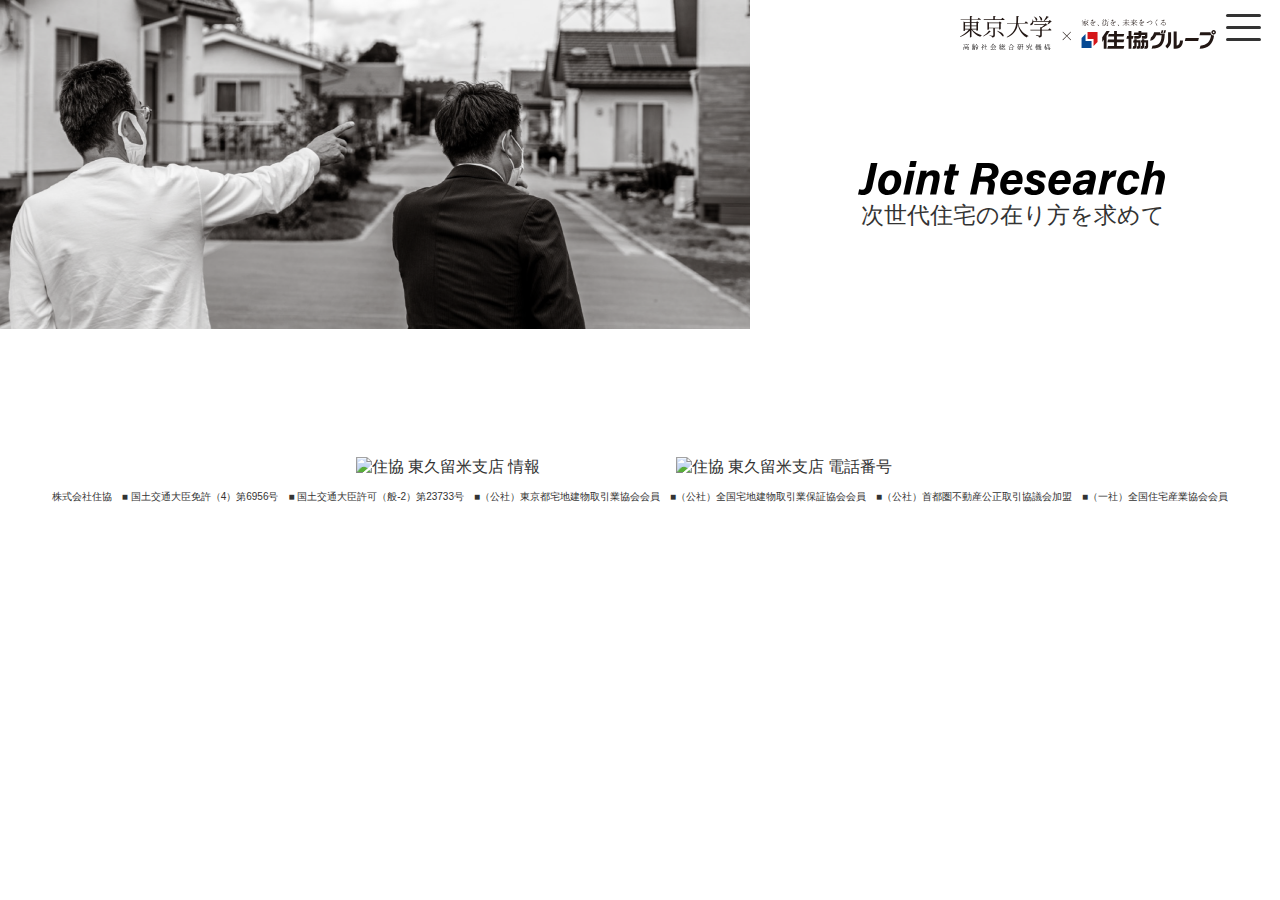
==== research.html @ 487e6d9a "researchページ追加" ====
<!DOCTYPE html>
<html lang="ja">
<head>
    <meta charset="UTF-8">
    <meta http-equiv="X-UA-Compatible" content="IE=edge">
    <meta name="viewport" content="width=device-width, initial-scale=1.0">
    <title>次世代住宅の在り方を求めて | メイクフル 練馬区大泉町１丁目 次世代型新築戸建 全４棟</title>
    <link rel="icon" href="images/favicon.ico">
    <link rel="apple-touch-icon" type="image/png" href="images/apple-touch-icon.png">
    <!-- デプロイ前に確認・サンプル -->
    <meta name="keywords" content="○○市,西武池袋線,西武新宿線,○○駅,○○支店,住協">
    <meta name="description" content="
    日本が世界に先駆けて突入している「人生100年時代」の社会は、
    少子高齢化、自然災害、世界的気候変動、新型コロナウイルス等の社会変動要因といった、
    さまざまな不安的要素に直面しています。
    そんな次世代を担う人々の、今後の100年人生を託せるような住宅とは、
    また住宅地とは、どのようなものでしょうか？
    ">
    <!--// デプロイ前に確認・サンプル -->

    <link rel="stylesheet" href="css/style.css">
    <script src="js/swiper.min.js"></script>

    <!-- <script src="js/jquery-3.6.3.min.js"></script> -->
    <!-- <script src="js/micromodal.min.js"></script> -->
    <!-- <script src="js/menu.js"></script> -->
    <!-- <script src="js/pagetop.js"></script> -->
    <!-- <script src="js/animation.js"></script> -->
    <!-- <script src="https://cdn.jsdelivr.net/npm/swiper@8/swiper-bundle.min.js"></script> -->
    <!-- Fonts -->
    <script>
        (function(d) {
          var config = {

            kitId: 'lrn3nhs',
            scriptTimeout: 3000,
            async: true
          },
          h=d.documentElement,t=setTimeout(function(){h.className=h.className.replace(/\bwf-loading\b/g,"")+" wf-inactive";},config.scriptTimeout),tk=d.createElement("script"),f=false,s=d.getElementsByTagName("script")[0],a;h.className+=" wf-loading";tk.src='https://use.typekit.net/'+config.kitId+'.js';tk.async=true;tk.onload=tk.onreadystatechange=function(){a=this.readyState;if(f||a&&a!="complete"&&a!="loaded")return;f=true;clearTimeout(t);try{Typekit.load(config)}catch(e){}};s.parentNode.insertBefore(tk,s)
        })(document);
    </script>

    <!-- Global site tag (gtag.js) - Google Analytics --> 
    <!-- <script async src="https://www.googletagmanager.com/gtag/js?id=UA-48905020-1"></script> 
    <script>
        window.dataLayer = window.dataLayer || [];
        function gtag(){dataLayer.push(arguments);}
        gtag('js', new Date());
        gtag('config', 'UA-48905020-1');
    </script>
    <script type="text/javascript">
        if(location.protocol == 'http:') {
            location.replace(location.href.replace(/http:/, 'https:'));
        }
    </script> -->
</head>
<body class="top js_humburgerClose">

    <!-- ハンバーガーメニュー -->
    <nav id="js-scroll-top" class="c-hnav">
		<input id="c-hnav__checkbox" class="c-hnav__cheakbox" type="checkbox"/>
		<label class="c-hnav__button" for="c-hnav__checkbox">
            <span></span>
        </label>
		<label id="" class="c-hnav__cheakbox c-hnav__close" for="c-hnav__checkbox"></label>
		<!--ハンバーガーメニュー内のコンテンツ-->
		<div class="c-hnav__content">
			<ul class="">
				<li><a class="c-link -nav s-L -left concept -f-acumin"     href="#content01">Concept</a></li>
				<li><a class="c-link -nav s-L -left plan -f-acumin"        href="#content02">Planning</a></li>
				<li><a class="c-link -nav s-L -left Grallery -f-acumin"    href="#content03">Grallery</a></li>
				<li><a class="c-link -nav s-L -left Location -f-acumin"    href="#content04">Location</a></li>
				<li><a class="c-link -nav s-L -left Information -f-acumin mgb3 mgb3s" href="#content05">Information</a></li>
                <div class="c-hnav__contactArea">
                    <a href="https://www.jyu-g.co.jp/contents/inquiry?checkid=712850411" class="c-link -nav c-hnav__top navItem lh-1">
                        <span class="navItem_main s-L">資料請求</span>
                        <br>
                        <span class="navItem_sub02 s-SS">REQUEST</span>
                    </a>
                    <a href="https://www.jyu-g.co.jp/contents/makefull" class="c-link -navx c-hnav__bottom navItem lh-1">
                        <span class="navItem_main s-L">見学予約</span>
                        <br>
                        <span class="navItem_sub02 s-SS">RESERV</span>
                    </a>
                    <!-- <p class="tag s-M">物件名物件名物件名</p> -->
                </div>
			</ul>
		</div>
	</nav>
    <!-- コンテンツ -->
    <main class="c-container mgb10 mgb30s">
        <!-- f-view -->
        <div class="c-contents -f-view mgb5">
            <div class="imgBox">
                <img class="pc" src="images/bg/research-view.png" alt="4Brilliant colors stairs 外観デザインの美しさを際立てる「塔屋」と、プライベートスカイテラス。暮らしの可能性が広がる外階段が生み出す華やかな暮らし。心高鳴る、4棟の新築住宅をご紹介します。">
                <img class="sp" src="images/bg/research-view_s.png" alt="4Brilliant colors stairs 外観デザインの美しさを際立てる「塔屋」と、プライベートスカイテラス。暮らしの可能性が広がる外階段が生み出す華やかな暮らし。心高鳴る、4棟の新築住宅をご紹介します。">
            </div>
            <div class="pc c-contentsBox -r-logo"><img src="images/SVG/logo_r.svg" alt="東京大学×住協グループ"></div>
            <div class="pc c-contentsBox -r-title">
                <img class="mgb2" src="images/SVG/JointResearch.svg" alt="JointResearch">
                <p class="s-L -right">次世代住宅の在り方を求めて</p>
            </div>

        </div>




    </main>
    <!-- //コンテンツ -->
    <!-- footer -->
    <footer id="footer" class="c-footer mgb3 mgb7s">
        <div class="c-footer__shopArea mgb1 mgb1s">
            <ul class="c-footer__shopFlex">
                <li><a href=""><img src="images/logo/SVG/higashikurume-shop.svg" alt="住協 東久留米支店 情報"></a></li>
                <li><a href=""><img src="images/logo/SVG/higashikurume-tel.svg" alt="住協 東久留米支店 電話番号"></a></li>
            </ul>
        </div>
        <p class="pc s-SS -center">株式会社住協　■ 国土交通大臣免許（4）第6956号　■ 国土交通大臣許可（般-2）第23733号　■（公社）東京都宅地建物取引業協会会員　■（公社）全国宅地建物取引業保証協会会員　■（公社）首都圏不動産公正取引協議会加盟　■（一社）全国住宅産業協会会員</p>
    </footer>
    <!-- //footer -->

    <!-- 固定エリア > ポップアップa > 物件概要 -->
    <input type="checkbox" id="popup">
    <div class="popup-overlay">
        <div class="popup-window">
            <!-- iframe -->
            <iframe id="inlineFrame" title="Inline Frame Example" src="https://www.jyu-g.co.jp/contents/detail/712850411"></iframe>
            <label class="popup-close" for="popup">
                <svg width="18" height="18" xmlns="http://www.w3.org/2000/svg">
                    <line x1="0" y1="0" x2="18" y2="18" stroke="white" stroke-width="3"></line>
                    <line x1="0" y1="18" x2="18" y2="0" stroke="white" stroke-width="3"></line>
                </svg>
            </label>
        </div>
    </div>
    <!-- //固定アイテム -->
    <script>
        var thumbsSwiper = new Swiper(".swiperThumbnail", {
            watchSlidesProgress: true,
            breakpoints: {
                480: {
                    slidesPerView: 5,
                },
                300: {
                    slidesPerView: 3,
                },
            },
        });
        var mainSwiper = new Swiper(".swiperMain", {
            effect: 'fade',
            pagination: {
                el: '.swiper-pagination', // ページネーションを表示する要素
                clickable: true, // ページをクリック可能にする
            },
            thumbs: {
                swiper: thumbsSwiper,
            },
        });
    </script>
</body>
</html>
---- css/style.css ----
@charset "UTF-8";
* {
  box-sizing: border-box;
}

html {
  margin: 0;
}

body,
ul, li {
  margin: 0;
  padding: 0;
}

ul {
  list-style: none;
}

body {
  width: 100%;
  overflow-x: hidden;
}

img {
  width: 100%;
  height: auto;
  pointer-events: none;
  user-drag: none;
  -webkit-user-drag: none;
  -moz-user-select: none;
  vertical-align: bottom;
}

a {
  display: block;
  height: 100%;
  text-decoration: none;
}

h1 {
  font-size: 30px;
  font-weight: bold;
  margin: 0;
}
@media screen and (min-width: 415px) {
  h1 {
    font-size: 48px; /* IE対策 */
    font-size: clamp(48px, 2vw, 55px);
  }
}

h2 {
  font-size: 24px;
  font-weight: bold;
  margin: 0;
}
@media screen and (min-width: 415px) {
  h2 {
    font-size: 40px; /* IE対策 */
    font-size: clamp(24px, 2vw, 40px);
  }
}

p {
  font-size: 12px;
  margin: 0;
}
@media screen and (min-width: 415px) {
  p {
    font-size: 16px; /* IE対策 */
    font-size: clamp(14px, 2vw, 16px);
  }
}

@media (768px >= width) {
  .sp {
    display: block !important;
  }
  .pc {
    display: none !important;
  }
}
@media (width >= 768px) {
  .sp {
    display: none !important;
  }
  .pc {
    display: block !important;
  }
}
h1, h2, h3, h4, h5, h6, p, a, span {
  color: #333333;
  font-family: shippori-mincho, sans-serif;
  font-weight: normal;
  font-style: normal;
  text-align: center;
  line-height: 1.3;
}
h1.b-text, h2.b-text, h3.b-text, h4.b-text, h5.b-text, h6.b-text, p.b-text, a.b-text, span.b-text {
  display: inline;
  text-decoration: underline;
}
h1.-right, h2.-right, h3.-right, h4.-right, h5.-right, h6.-right, p.-right, a.-right, span.-right {
  text-align: right;
}
h1.-left, h2.-left, h3.-left, h4.-left, h5.-left, h6.-left, p.-left, a.-left, span.-left {
  text-align: left;
}
h1.-center, h2.-center, h3.-center, h4.-center, h5.-center, h6.-center, p.-center, a.-center, span.-center {
  text-align: center;
}
h1.lh-1, h2.lh-1, h3.lh-1, h4.lh-1, h5.lh-1, h6.lh-1, p.lh-1, a.lh-1, span.lh-1 {
  line-height: 1;
}
h1.lh-1_5, h2.lh-1_5, h3.lh-1_5, h4.lh-1_5, h5.lh-1_5, h6.lh-1_5, p.lh-1_5, a.lh-1_5, span.lh-1_5 {
  line-height: 1.5;
}
h1.-b, h2.-b, h3.-b, h4.-b, h5.-b, h6.-b, p.-b, a.-b, span.-b {
  font-weight: bold;
}
h1.-f-gothic, h2.-f-gothic, h3.-f-gothic, h4.-f-gothic, h5.-f-gothic, h6.-f-gothic, p.-f-gothic, a.-f-gothic, span.-f-gothic {
  font-family: source-han-sans-japanese, sans-serif;
}
h1.-f-gara, h2.-f-gara, h3.-f-gara, h4.-f-gara, h5.-f-gara, h6.-f-gara, p.-f-gara, a.-f-gara, span.-f-gara {
  font-family: garamond-premier-pro, serif;
  font-style: italic;
}
h1.-f-acumin, h2.-f-acumin, h3.-f-acumin, h4.-f-acumin, h5.-f-acumin, h6.-f-acumin, p.-f-acumin, a.-f-acumin, span.-f-acumin {
  font-family: acumin-pro, sans-serif;
  font-weight: bold;
  font-style: italic;
}
h1.-color01, h2.-color01, h3.-color01, h4.-color01, h5.-color01, h6.-color01, p.-color01, a.-color01, span.-color01 {
  color: #449cc0;
}

p.s-SS, a.s-SS, span.s-SS {
  font-size: 10px;
}
p.s-S, a.s-S, span.s-S {
  font-size: 12px;
}
@media (width >= 768px) {
  p.s-S, a.s-S, span.s-S {
    font-size: clamp(12px, 1vw, 16px);
  }
}
p.s-M, a.s-M, span.s-M {
  font-size: 14px;
}
@media (width >= 768px) {
  p.s-M, a.s-M, span.s-M {
    font-size: clamp(12px, 1.2vw, 20px);
  }
}
p.s-L, a.s-L, span.s-L {
  font-size: 16px;
}
@media (width >= 768px) {
  p.s-L, a.s-L, span.s-L {
    font-size: clamp(16px, 1.8vw, 24px);
  }
}
@media (768px >= width) {
  p.s-L.-s14, a.s-L.-s14, span.s-L.-s14 {
    font-size: 14px;
  }
}
p.s-LL, a.s-LL, span.s-LL {
  font-size: 18px;
}
@media (width >= 768px) {
  p.s-LL, a.s-LL, span.s-LL {
    font-size: clamp(10px, 2.5vw, 28px);
  }
}
p.s-mugen, a.s-mugen, span.s-mugen {
  font-size: 24px;
  transform: scale(5);
}
@media (width >= 768px) {
  p.s-mugen, a.s-mugen, span.s-mugen {
    font-size: clamp(16px, 2.8vw, 53px);
    transform: scale(5);
  }
}
p.s-number, a.s-number, span.s-number {
  font-size: 16px;
}
@media (width >= 768px) {
  p.s-number, a.s-number, span.s-number {
    font-size: clamp(16px, 2.8vw, 53px);
  }
}

p.concept, p.plan, p.Grallery, p.Location, p.Information, span.concept, span.plan, span.Grallery, span.Location, span.Information, a.concept, a.plan, a.Grallery, a.Location, a.Information {
  position: relative;
}
p.concept::before, p.plan::before, p.Grallery::before, p.Location::before, p.Information::before, span.concept::before, span.plan::before, span.Grallery::before, span.Location::before, span.Information::before, a.concept::before, a.plan::before, a.Grallery::before, a.Location::before, a.Information::before {
  content: "";
  position: absolute;
  bottom: 0;
  height: 1px;
}
p.concept::after, p.plan::after, p.Grallery::after, p.Location::after, p.Information::after, span.concept::after, span.plan::after, span.Grallery::after, span.Location::after, span.Information::after, a.concept::after, a.plan::after, a.Grallery::after, a.Location::after, a.Information::after {
  position: absolute;
  bottom: 11%;
  font-size: 10px;
  font-family: shippori-mincho, sans-serif;
  font-style: normal;
}
@media (width >= 768px) {
  p.concept::after, p.plan::after, p.Grallery::after, p.Location::after, p.Information::after, span.concept::after, span.plan::after, span.Grallery::after, span.Location::after, span.Information::after, a.concept::after, a.plan::after, a.Grallery::after, a.Location::after, a.Information::after {
    font-size: 14px;
    bottom: 0%;
  }
}
@media (width >= 1000px) {
  p.concept::after, p.plan::after, p.Grallery::after, p.Location::after, p.Information::after, span.concept::after, span.plan::after, span.Grallery::after, span.Location::after, span.Information::after, a.concept::after, a.plan::after, a.Grallery::after, a.Location::after, a.Information::after {
    bottom: 11%;
  }
}
p.concept::before, p.plan::before, p.Grallery::before, p.Location::before, span.concept::before, span.plan::before, span.Grallery::before, span.Location::before, a.concept::before, a.plan::before, a.Grallery::before, a.Location::before {
  left: 0;
}
@media (425px >= width) {
  p.concept::after, p.plan::after, p.Grallery::after, p.Location::after, span.concept::after, span.plan::after, span.Grallery::after, span.Location::after, a.concept::after, a.plan::after, a.Grallery::after, a.Location::after {
    bottom: -60%;
  }
}
@media (768px >= width) {
  p.concept::after, p.plan::after, p.Grallery::after, p.Location::after, span.concept::after, span.plan::after, span.Grallery::after, span.Location::after, a.concept::after, a.plan::after, a.Grallery::after, a.Location::after {
    left: 0%;
  }
}
@media (width >= 768px) {
  p.concept::after, p.plan::after, p.Grallery::after, p.Location::after, span.concept::after, span.plan::after, span.Grallery::after, span.Location::after, a.concept::after, a.plan::after, a.Grallery::after, a.Location::after {
    left: 30%;
  }
}
@media (width >= 1000px) {
  p.concept::after, p.plan::after, p.Grallery::after, p.Location::after, span.concept::after, span.plan::after, span.Grallery::after, span.Location::after, a.concept::after, a.plan::after, a.Grallery::after, a.Location::after {
    left: 30%;
  }
}
@media (width >= 1400px) {
  p.concept::after, p.plan::after, p.Grallery::after, p.Location::after, span.concept::after, span.plan::after, span.Grallery::after, span.Location::after, a.concept::after, a.plan::after, a.Grallery::after, a.Location::after {
    left: 42%;
  }
}
@media (425px >= width) {
  p.Information::after, span.Information::after, a.Information::after {
    bottom: -60%;
  }
}
@media (768px >= width) {
  p.Information::after, span.Information::after, a.Information::after {
    left: 0%;
  }
}
@media (width >= 768px) {
  p.Information::after, span.Information::after, a.Information::after {
    left: 41%;
  }
}
@media (width >= 1000px) {
  p.Information::after, span.Information::after, a.Information::after {
    left: 41%;
  }
}
@media (width >= 1400px) {
  p.Information::after, span.Information::after, a.Information::after {
    left: 50%;
  }
}
@media (width >= 768px) {
  p.concept::before, span.concept::before, a.concept::before {
    background: #b6b343;
    width: 60%;
  }
}
@media (width >= 1000px) {
  p.concept::before, span.concept::before, a.concept::before {
    width: 54%;
  }
}
@media (width >= 1400px) {
  p.concept::before, span.concept::before, a.concept::before {
    width: 66%;
  }
}
@media (width >= 1600px) {
  p.concept::before, span.concept::before, a.concept::before {
    width: 67%;
  }
}
p.concept::after, span.concept::after, a.concept::after {
  content: "コンセプト";
}
@media (width >= 768px) {
  p.plan::before, span.plan::before, a.plan::before {
    left: 0;
    background: #6d5847;
    width: 50%;
  }
}
@media (width >= 1000px) {
  p.plan::before, span.plan::before, a.plan::before {
    width: 45%;
  }
}
@media (width >= 1400px) {
  p.plan::before, span.plan::before, a.plan::before {
    width: 57%;
  }
}
@media (width >= 1600px) {
  p.plan::before, span.plan::before, a.plan::before {
    width: 58%;
  }
}
p.plan::after, span.plan::after, a.plan::after {
  content: "プラン";
}
@media (width >= 768px) {
  p.Grallery::before, span.Grallery::before, a.Grallery::before {
    left: 0;
    background: #599465;
    width: 61%;
  }
}
@media (width >= 1000px) {
  p.Grallery::before, span.Grallery::before, a.Grallery::before {
    width: 54%;
  }
}
@media (width >= 1400px) {
  p.Grallery::before, span.Grallery::before, a.Grallery::before {
    width: 66%;
  }
}
@media (width >= 1600px) {
  p.Grallery::before, span.Grallery::before, a.Grallery::before {
    width: 67%;
  }
}
p.Grallery::after, span.Grallery::after, a.Grallery::after {
  content: "ギャラリー";
}
@media (width >= 768px) {
  p.Location::before, span.Location::before, a.Location::before {
    left: 0;
    background: #00c5d5;
    width: 66%;
  }
}
@media (width >= 1000px) {
  p.Location::before, span.Location::before, a.Location::before {
    width: 58%;
  }
}
@media (width >= 1400px) {
  p.Location::before, span.Location::before, a.Location::before {
    width: 72%;
  }
}
@media (width >= 1600px) {
  p.Location::before, span.Location::before, a.Location::before {
    width: 73%;
  }
}
p.Location::after, span.Location::after, a.Location::after {
  content: "ロケーション";
}
@media (width >= 768px) {
  p.Information::before, span.Information::before, a.Information::before {
    left: 0;
    background: #333333;
    width: 96%;
  }
}
@media (width >= 1000px) {
  p.Information::before, span.Information::before, a.Information::before {
    width: 83%;
  }
}
@media (width >= 1400px) {
  p.Information::before, span.Information::before, a.Information::before {
    width: 94%;
  }
}
@media (width >= 1600px) {
  p.Information::before, span.Information::before, a.Information::before {
    width: 95%;
  }
}
p.Information::after, span.Information::after, a.Information::after {
  content: "インフォメーション";
}

/*  margin */
@media (768px >= width) {
  .mgb3s {
    margin-bottom: 3% !important;
  }
}

@media (768px >= width) {
  .mgb5s {
    margin-bottom: 5% !important;
  }
}

@media (768px >= width) {
  .mgb10s {
    margin-bottom: 10% !important;
  }
}

@media (width >= 768px) {
  .mgb-20 {
    margin-bottom: -20% !important;
  }
}

@media (width >= 768px) {
  .mgb-10 {
    margin-bottom: -10% !important;
  }
}

@media (width >= 768px) {
  .mgb-5 {
    margin-bottom: -5% !important;
  }
}

@media (width >= 768px) {
  .mgb0 {
    margin-bottom: 0 !important;
  }
}

@media (width >= 768px) {
  .mgb1 {
    margin-bottom: 1% !important;
  }
}

@media (width >= 768px) {
  .mgb2 {
    margin-bottom: 2% !important;
  }
}

@media (768px >= width) {
  .mgb2s {
    margin-bottom: 2% !important;
  }
}

@media (width >= 768px) {
  .mgb3 {
    margin-bottom: 3% !important;
  }
}

@media (768px >= width) {
  .mgb3s {
    margin-bottom: 3% !important;
  }
}

@media (width >= 768px) {
  .mgb4 {
    margin-bottom: 4% !important;
  }
}

@media (768px >= width) {
  .mgb4s {
    margin-bottom: 4% !important;
  }
}

@media (width >= 768px) {
  .mgb5 {
    margin-bottom: 5% !important;
  }
}

@media (768px >= width) {
  .mgb5s {
    margin-bottom: 5% !important;
  }
}

@media (width >= 768px) {
  .mgb6 {
    margin-bottom: 6% !important;
  }
}

@media (768px >= width) {
  .mgb6s {
    margin-bottom: 6% !important;
  }
}

@media (width >= 768px) {
  .mgb7 {
    margin-bottom: 7% !important;
  }
}

@media (768px >= width) {
  .mgb7s {
    margin-bottom: 7% !important;
  }
}

@media (width >= 768px) {
  .mgb8 {
    margin-bottom: 8% !important;
  }
}

@media (768px >= width) {
  .mgb8s {
    margin-bottom: 8% !important;
  }
}

@media (width >= 768px) {
  .mgb9 {
    margin-bottom: 9% !important;
  }
}

@media (768px >= width) {
  .mgb9s {
    margin-bottom: 9% !important;
  }
}

@media (width >= 768px) {
  .mgb10 {
    margin-bottom: 10% !important;
  }
}

@media (768px >= width) {
  .mgb10s {
    margin-bottom: 10% !important;
  }
}

@media (width >= 768px) {
  .mgb12 {
    margin-bottom: 12% !important;
  }
}

@media (768px >= width) {
  .mgb12s {
    margin-bottom: 12% !important;
  }
}

@media (width >= 768px) {
  .mgb15 {
    margin-bottom: 15% !important;
  }
}

@media (768px >= width) {
  .mgb15s {
    margin-bottom: 15% !important;
  }
}

@media (width >= 768px) {
  .mgb18 {
    margin-bottom: 18% !important;
  }
}

@media (768px >= width) {
  .mgb18s {
    margin-bottom: 18% !important;
  }
}

@media (width >= 768px) {
  .mgb20 {
    margin-bottom: 20% !important;
  }
}

@media (768px >= width) {
  .mgb20s {
    margin-bottom: 20% !important;
  }
}

@media (width >= 768px) {
  .mgb25 {
    margin-bottom: 25% !important;
  }
}

@media (768px >= width) {
  .mgb25s {
    margin-bottom: 25% !important;
  }
}

@media (width >= 768px) {
  .mgb30 {
    margin-bottom: 30% !important;
  }
}

@media (768px >= width) {
  .mgb30s {
    margin-bottom: 30% !important;
  }
}

.mgl0 {
  margin-left: 0;
}

.mgl1 {
  margin-left: 1% !important;
}

.mgl2 {
  margin-left: 2% !important;
}

.mgl3 {
  margin-left: 3% !important;
}

.mgl4 {
  margin-left: 4% !important;
}

.mgl5 {
  margin-left: 5% !important;
}

.mgr0 {
  margin-right: 0 !important;
}

.mgr1 {
  margin-right: 1% !important;
}

.mgr2 {
  margin-right: 2% !important;
}

.mgr3 {
  margin-right: 3% !important;
}

.mgr4 {
  margin-right: 4% !important;
}

.mgr5 {
  margin-right: 5% !important;
}

/* padding */
.pdt0 {
  padding-top: 0 !important;
}

.pdt1 {
  padding-top: 1% !important;
}

.pdt2 {
  padding-top: 2% !important;
}

.pdt3 {
  padding-top: 3% !important;
}

.pdt4 {
  padding-top: 4% !important;
}

.pdt5 {
  padding-top: 5% !important;
}

.pdt6 {
  padding-top: 6% !important;
}

.pdt7 {
  padding-top: 7% !important;
}

.pdt8 {
  padding-top: 8% !important;
}

.pdt9 {
  padding-top: 9% !important;
}

.pdt10 {
  padding-top: 10% !important;
}

.pdb0 {
  padding-bottom: 0 !important;
}

.pdb1 {
  padding-bottom: 1% !important;
}

.pdb2 {
  padding-bottom: 2% !important;
}

.pdb3 {
  padding-bottom: 3% !important;
}

.pdb4 {
  padding-bottom: 4% !important;
}

.pdb5 {
  padding-bottom: 5% !important;
}

.pdb6 {
  padding-bottom: 6% !important;
}

.pdb7 {
  padding-bottom: 7% !important;
}

.pdb8 {
  padding-bottom: 8% !important;
}

.pdb9 {
  padding-bottom: 9% !important;
}

.pdb10 {
  padding-bottom: 10% !important;
}

.pdl0 {
  padding-left: 0 !important;
}

.pdl1 {
  padding-left: 1% !important;
}

.pdl2 {
  padding-left: 2% !important;
}

.pdl3 {
  padding-left: 3% !important;
}

.pdl4 {
  padding-left: 4% !important;
}

.pdl5 {
  padding-left: 5% !important;
}

.pdr0 {
  padding-right: 0 !important;
}

.pdr1 {
  padding-right: 1% !important;
}

.pdr2 {
  padding-right: 2% !important;
}

.pdr3 {
  padding-right: 3% !important;
}

.pdr4 {
  padding-right: 4% !important;
}

.pdr5 {
  padding-right: 5% !important;
}

.pd0 {
  padding: 0 !important;
}

/*====================================================================

    アコーディオン関係

====================================================================*/
.accordion_one {
  max-width: 1024px;
  margin: 0 auto;
}

.accordion_one .accordion_header {
  background-color: #db0f2f;
  color: #fff;
  font-size: 26px;
  font-weight: bold;
  padding: 20px 11%;
  text-align: center;
  position: relative;
  z-index: 1;
  cursor: pointer;
  transition-duration: 0.2s;
}

.accordion_one:nth-of-type(2) .accordion_header {
  background-color: #ff9a05;
}

.accordion_one:nth-of-type(3) .accordion_header {
  background-color: #1c85d8;
}

.accordion_one .accordion_header:hover {
  opacity: 0.8;
}

.accordion_one .accordion_header .i_box {
  display: flex;
  justify-content: center;
  align-items: center;
  position: absolute;
  top: 50%;
  right: 5%;
  width: 40px;
  height: 40px;
  border: 1px solid #fff;
  margin-top: -20px;
  box-sizing: border-box;
  -webkit-transform: rotate(45deg);
  transform: rotate(45deg);
  transform-origin: center center;
  transition-duration: 0.2s;
}

.accordion_one .accordion_header .i_box .one_i {
  display: block;
  width: 18px;
  height: 18px;
  -webkit-transform: rotate(45deg);
  transform: rotate(45deg);
  transform-origin: center center;
  transition-duration: 0.2s;
  position: relative;
}

.accordion_one .accordion_header.open .i_box {
  -webkit-transform: rotate(-360deg);
  transform: rotate(-360deg);
}

.accordion_one .accordion_header .i_box .one_i:before, .accordion_one .accordion_header .i_box .one_i:after {
  display: flex;
  content: "";
  background-color: #fff;
  border-radius: 10px;
  width: 18px;
  height: 4px;
  position: absolute;
  top: 7px;
  left: 0;
  -webkit-transform: rotate(0deg);
  transform: rotate(0deg);
  transform-origin: center center;
}

.accordion_one .accordion_header .i_box .one_i:before {
  width: 4px;
  height: 18px;
  top: 0;
  left: 7px;
}

.accordion_one .accordion_header.open .i_box .one_i:before {
  content: none;
}

.accordion_one .accordion_header.open .i_box .one_i:after {
  -webkit-transform: rotate(-45deg);
  transform: rotate(-45deg);
}

.accordion_one .accordion_inner {
  display: none;
  padding: 30px 30px;
  border-left: 2px solid #db0f2f;
  border-right: 2px solid #db0f2f;
  border-bottom: 2px solid #db0f2f;
  box-sizing: border-box;
}

.accordion_one:nth-of-type(2) .accordion_inner {
  border-left: 2px solid #ff9a05;
  border-right: 2px solid #ff9a05;
  border-bottom: 2px solid #ff9a05;
}

.accordion_one:nth-of-type(3) .accordion_inner {
  border-left: 2px solid #1c85d8;
  border-right: 2px solid #1c85d8;
  border-bottom: 2px solid #1c85d8;
}

.accordion_one .accordion_inner .box_one {
  height: 300px;
}

.accordion_one .accordion_inner p.txt_a_ac {
  margin: 0;
}

@media screen and (max-width: 1024px) {
  .accordion_one .accordion_header {
    font-size: 18px;
  }
  .accordion_one .accordion_header .i_box {
    width: 30px;
    height: 30px;
    margin-top: -15px;
  }
}
@media screen and (max-width: 767px) {
  .accordion_one .accordion_header {
    font-size: 16px;
    text-align: left;
    padding: 15px 60px 15px 15px;
  }
}
[data-aos][data-aos][data-aos-duration="50"], body[data-aos-duration="50"] [data-aos] {
  transition-duration: 50ms;
}

[data-aos][data-aos][data-aos-delay="50"], body[data-aos-delay="50"] [data-aos] {
  transition-delay: 0;
}

[data-aos][data-aos][data-aos-delay="50"].aos-animate, body[data-aos-delay="50"] [data-aos].aos-animate {
  transition-delay: 50ms;
}

[data-aos][data-aos][data-aos-duration="100"], body[data-aos-duration="100"] [data-aos] {
  transition-duration: 0.1s;
}

[data-aos][data-aos][data-aos-delay="100"], body[data-aos-delay="100"] [data-aos] {
  transition-delay: 0;
}

[data-aos][data-aos][data-aos-delay="100"].aos-animate, body[data-aos-delay="100"] [data-aos].aos-animate {
  transition-delay: 0.1s;
}

[data-aos][data-aos][data-aos-duration="150"], body[data-aos-duration="150"] [data-aos] {
  transition-duration: 0.15s;
}

[data-aos][data-aos][data-aos-delay="150"], body[data-aos-delay="150"] [data-aos] {
  transition-delay: 0;
}

[data-aos][data-aos][data-aos-delay="150"].aos-animate, body[data-aos-delay="150"] [data-aos].aos-animate {
  transition-delay: 0.15s;
}

[data-aos][data-aos][data-aos-duration="200"], body[data-aos-duration="200"] [data-aos] {
  transition-duration: 0.2s;
}

[data-aos][data-aos][data-aos-delay="200"], body[data-aos-delay="200"] [data-aos] {
  transition-delay: 0;
}

[data-aos][data-aos][data-aos-delay="200"].aos-animate, body[data-aos-delay="200"] [data-aos].aos-animate {
  transition-delay: 0.2s;
}

[data-aos][data-aos][data-aos-duration="250"], body[data-aos-duration="250"] [data-aos] {
  transition-duration: 0.25s;
}

[data-aos][data-aos][data-aos-delay="250"], body[data-aos-delay="250"] [data-aos] {
  transition-delay: 0;
}

[data-aos][data-aos][data-aos-delay="250"].aos-animate, body[data-aos-delay="250"] [data-aos].aos-animate {
  transition-delay: 0.25s;
}

[data-aos][data-aos][data-aos-duration="300"], body[data-aos-duration="300"] [data-aos] {
  transition-duration: 0.3s;
}

[data-aos][data-aos][data-aos-delay="300"], body[data-aos-delay="300"] [data-aos] {
  transition-delay: 0;
}

[data-aos][data-aos][data-aos-delay="300"].aos-animate, body[data-aos-delay="300"] [data-aos].aos-animate {
  transition-delay: 0.3s;
}

[data-aos][data-aos][data-aos-duration="350"], body[data-aos-duration="350"] [data-aos] {
  transition-duration: 0.35s;
}

[data-aos][data-aos][data-aos-delay="350"], body[data-aos-delay="350"] [data-aos] {
  transition-delay: 0;
}

[data-aos][data-aos][data-aos-delay="350"].aos-animate, body[data-aos-delay="350"] [data-aos].aos-animate {
  transition-delay: 0.35s;
}

[data-aos][data-aos][data-aos-duration="400"], body[data-aos-duration="400"] [data-aos] {
  transition-duration: 0.4s;
}

[data-aos][data-aos][data-aos-delay="400"], body[data-aos-delay="400"] [data-aos] {
  transition-delay: 0;
}

[data-aos][data-aos][data-aos-delay="400"].aos-animate, body[data-aos-delay="400"] [data-aos].aos-animate {
  transition-delay: 0.4s;
}

[data-aos][data-aos][data-aos-duration="450"], body[data-aos-duration="450"] [data-aos] {
  transition-duration: 0.45s;
}

[data-aos][data-aos][data-aos-delay="450"], body[data-aos-delay="450"] [data-aos] {
  transition-delay: 0;
}

[data-aos][data-aos][data-aos-delay="450"].aos-animate, body[data-aos-delay="450"] [data-aos].aos-animate {
  transition-delay: 0.45s;
}

[data-aos][data-aos][data-aos-duration="500"], body[data-aos-duration="500"] [data-aos] {
  transition-duration: 0.5s;
}

[data-aos][data-aos][data-aos-delay="500"], body[data-aos-delay="500"] [data-aos] {
  transition-delay: 0;
}

[data-aos][data-aos][data-aos-delay="500"].aos-animate, body[data-aos-delay="500"] [data-aos].aos-animate {
  transition-delay: 0.5s;
}

[data-aos][data-aos][data-aos-duration="550"], body[data-aos-duration="550"] [data-aos] {
  transition-duration: 0.55s;
}

[data-aos][data-aos][data-aos-delay="550"], body[data-aos-delay="550"] [data-aos] {
  transition-delay: 0;
}

[data-aos][data-aos][data-aos-delay="550"].aos-animate, body[data-aos-delay="550"] [data-aos].aos-animate {
  transition-delay: 0.55s;
}

[data-aos][data-aos][data-aos-duration="600"], body[data-aos-duration="600"] [data-aos] {
  transition-duration: 0.6s;
}

[data-aos][data-aos][data-aos-delay="600"], body[data-aos-delay="600"] [data-aos] {
  transition-delay: 0;
}

[data-aos][data-aos][data-aos-delay="600"].aos-animate, body[data-aos-delay="600"] [data-aos].aos-animate {
  transition-delay: 0.6s;
}

[data-aos][data-aos][data-aos-duration="650"], body[data-aos-duration="650"] [data-aos] {
  transition-duration: 0.65s;
}

[data-aos][data-aos][data-aos-delay="650"], body[data-aos-delay="650"] [data-aos] {
  transition-delay: 0;
}

[data-aos][data-aos][data-aos-delay="650"].aos-animate, body[data-aos-delay="650"] [data-aos].aos-animate {
  transition-delay: 0.65s;
}

[data-aos][data-aos][data-aos-duration="700"], body[data-aos-duration="700"] [data-aos] {
  transition-duration: 0.7s;
}

[data-aos][data-aos][data-aos-delay="700"], body[data-aos-delay="700"] [data-aos] {
  transition-delay: 0;
}

[data-aos][data-aos][data-aos-delay="700"].aos-animate, body[data-aos-delay="700"] [data-aos].aos-animate {
  transition-delay: 0.7s;
}

[data-aos][data-aos][data-aos-duration="750"], body[data-aos-duration="750"] [data-aos] {
  transition-duration: 0.75s;
}

[data-aos][data-aos][data-aos-delay="750"], body[data-aos-delay="750"] [data-aos] {
  transition-delay: 0;
}

[data-aos][data-aos][data-aos-delay="750"].aos-animate, body[data-aos-delay="750"] [data-aos].aos-animate {
  transition-delay: 0.75s;
}

[data-aos][data-aos][data-aos-duration="800"], body[data-aos-duration="800"] [data-aos] {
  transition-duration: 0.8s;
}

[data-aos][data-aos][data-aos-delay="800"], body[data-aos-delay="800"] [data-aos] {
  transition-delay: 0;
}

[data-aos][data-aos][data-aos-delay="800"].aos-animate, body[data-aos-delay="800"] [data-aos].aos-animate {
  transition-delay: 0.8s;
}

[data-aos][data-aos][data-aos-duration="850"], body[data-aos-duration="850"] [data-aos] {
  transition-duration: 0.85s;
}

[data-aos][data-aos][data-aos-delay="850"], body[data-aos-delay="850"] [data-aos] {
  transition-delay: 0;
}

[data-aos][data-aos][data-aos-delay="850"].aos-animate, body[data-aos-delay="850"] [data-aos].aos-animate {
  transition-delay: 0.85s;
}

[data-aos][data-aos][data-aos-duration="900"], body[data-aos-duration="900"] [data-aos] {
  transition-duration: 0.9s;
}

[data-aos][data-aos][data-aos-delay="900"], body[data-aos-delay="900"] [data-aos] {
  transition-delay: 0;
}

[data-aos][data-aos][data-aos-delay="900"].aos-animate, body[data-aos-delay="900"] [data-aos].aos-animate {
  transition-delay: 0.9s;
}

[data-aos][data-aos][data-aos-duration="950"], body[data-aos-duration="950"] [data-aos] {
  transition-duration: 0.95s;
}

[data-aos][data-aos][data-aos-delay="950"], body[data-aos-delay="950"] [data-aos] {
  transition-delay: 0;
}

[data-aos][data-aos][data-aos-delay="950"].aos-animate, body[data-aos-delay="950"] [data-aos].aos-animate {
  transition-delay: 0.95s;
}

[data-aos][data-aos][data-aos-duration="1000"], body[data-aos-duration="1000"] [data-aos] {
  transition-duration: 1s;
}

[data-aos][data-aos][data-aos-delay="1000"], body[data-aos-delay="1000"] [data-aos] {
  transition-delay: 0;
}

[data-aos][data-aos][data-aos-delay="1000"].aos-animate, body[data-aos-delay="1000"] [data-aos].aos-animate {
  transition-delay: 1s;
}

[data-aos][data-aos][data-aos-duration="1050"], body[data-aos-duration="1050"] [data-aos] {
  transition-duration: 1.05s;
}

[data-aos][data-aos][data-aos-delay="1050"], body[data-aos-delay="1050"] [data-aos] {
  transition-delay: 0;
}

[data-aos][data-aos][data-aos-delay="1050"].aos-animate, body[data-aos-delay="1050"] [data-aos].aos-animate {
  transition-delay: 1.05s;
}

[data-aos][data-aos][data-aos-duration="1100"], body[data-aos-duration="1100"] [data-aos] {
  transition-duration: 1.1s;
}

[data-aos][data-aos][data-aos-delay="1100"], body[data-aos-delay="1100"] [data-aos] {
  transition-delay: 0;
}

[data-aos][data-aos][data-aos-delay="1100"].aos-animate, body[data-aos-delay="1100"] [data-aos].aos-animate {
  transition-delay: 1.1s;
}

[data-aos][data-aos][data-aos-duration="1150"], body[data-aos-duration="1150"] [data-aos] {
  transition-duration: 1.15s;
}

[data-aos][data-aos][data-aos-delay="1150"], body[data-aos-delay="1150"] [data-aos] {
  transition-delay: 0;
}

[data-aos][data-aos][data-aos-delay="1150"].aos-animate, body[data-aos-delay="1150"] [data-aos].aos-animate {
  transition-delay: 1.15s;
}

[data-aos][data-aos][data-aos-duration="1200"], body[data-aos-duration="1200"] [data-aos] {
  transition-duration: 1.2s;
}

[data-aos][data-aos][data-aos-delay="1200"], body[data-aos-delay="1200"] [data-aos] {
  transition-delay: 0;
}

[data-aos][data-aos][data-aos-delay="1200"].aos-animate, body[data-aos-delay="1200"] [data-aos].aos-animate {
  transition-delay: 1.2s;
}

[data-aos][data-aos][data-aos-duration="1250"], body[data-aos-duration="1250"] [data-aos] {
  transition-duration: 1.25s;
}

[data-aos][data-aos][data-aos-delay="1250"], body[data-aos-delay="1250"] [data-aos] {
  transition-delay: 0;
}

[data-aos][data-aos][data-aos-delay="1250"].aos-animate, body[data-aos-delay="1250"] [data-aos].aos-animate {
  transition-delay: 1.25s;
}

[data-aos][data-aos][data-aos-duration="1300"], body[data-aos-duration="1300"] [data-aos] {
  transition-duration: 1.3s;
}

[data-aos][data-aos][data-aos-delay="1300"], body[data-aos-delay="1300"] [data-aos] {
  transition-delay: 0;
}

[data-aos][data-aos][data-aos-delay="1300"].aos-animate, body[data-aos-delay="1300"] [data-aos].aos-animate {
  transition-delay: 1.3s;
}

[data-aos][data-aos][data-aos-duration="1350"], body[data-aos-duration="1350"] [data-aos] {
  transition-duration: 1.35s;
}

[data-aos][data-aos][data-aos-delay="1350"], body[data-aos-delay="1350"] [data-aos] {
  transition-delay: 0;
}

[data-aos][data-aos][data-aos-delay="1350"].aos-animate, body[data-aos-delay="1350"] [data-aos].aos-animate {
  transition-delay: 1.35s;
}

[data-aos][data-aos][data-aos-duration="1400"], body[data-aos-duration="1400"] [data-aos] {
  transition-duration: 1.4s;
}

[data-aos][data-aos][data-aos-delay="1400"], body[data-aos-delay="1400"] [data-aos] {
  transition-delay: 0;
}

[data-aos][data-aos][data-aos-delay="1400"].aos-animate, body[data-aos-delay="1400"] [data-aos].aos-animate {
  transition-delay: 1.4s;
}

[data-aos][data-aos][data-aos-duration="1450"], body[data-aos-duration="1450"] [data-aos] {
  transition-duration: 1.45s;
}

[data-aos][data-aos][data-aos-delay="1450"], body[data-aos-delay="1450"] [data-aos] {
  transition-delay: 0;
}

[data-aos][data-aos][data-aos-delay="1450"].aos-animate, body[data-aos-delay="1450"] [data-aos].aos-animate {
  transition-delay: 1.45s;
}

[data-aos][data-aos][data-aos-duration="1500"], body[data-aos-duration="1500"] [data-aos] {
  transition-duration: 1.5s;
}

[data-aos][data-aos][data-aos-delay="1500"], body[data-aos-delay="1500"] [data-aos] {
  transition-delay: 0;
}

[data-aos][data-aos][data-aos-delay="1500"].aos-animate, body[data-aos-delay="1500"] [data-aos].aos-animate {
  transition-delay: 1.5s;
}

[data-aos][data-aos][data-aos-duration="1550"], body[data-aos-duration="1550"] [data-aos] {
  transition-duration: 1.55s;
}

[data-aos][data-aos][data-aos-delay="1550"], body[data-aos-delay="1550"] [data-aos] {
  transition-delay: 0;
}

[data-aos][data-aos][data-aos-delay="1550"].aos-animate, body[data-aos-delay="1550"] [data-aos].aos-animate {
  transition-delay: 1.55s;
}

[data-aos][data-aos][data-aos-duration="1600"], body[data-aos-duration="1600"] [data-aos] {
  transition-duration: 1.6s;
}

[data-aos][data-aos][data-aos-delay="1600"], body[data-aos-delay="1600"] [data-aos] {
  transition-delay: 0;
}

[data-aos][data-aos][data-aos-delay="1600"].aos-animate, body[data-aos-delay="1600"] [data-aos].aos-animate {
  transition-delay: 1.6s;
}

[data-aos][data-aos][data-aos-duration="1650"], body[data-aos-duration="1650"] [data-aos] {
  transition-duration: 1.65s;
}

[data-aos][data-aos][data-aos-delay="1650"], body[data-aos-delay="1650"] [data-aos] {
  transition-delay: 0;
}

[data-aos][data-aos][data-aos-delay="1650"].aos-animate, body[data-aos-delay="1650"] [data-aos].aos-animate {
  transition-delay: 1.65s;
}

[data-aos][data-aos][data-aos-duration="1700"], body[data-aos-duration="1700"] [data-aos] {
  transition-duration: 1.7s;
}

[data-aos][data-aos][data-aos-delay="1700"], body[data-aos-delay="1700"] [data-aos] {
  transition-delay: 0;
}

[data-aos][data-aos][data-aos-delay="1700"].aos-animate, body[data-aos-delay="1700"] [data-aos].aos-animate {
  transition-delay: 1.7s;
}

[data-aos][data-aos][data-aos-duration="1750"], body[data-aos-duration="1750"] [data-aos] {
  transition-duration: 1.75s;
}

[data-aos][data-aos][data-aos-delay="1750"], body[data-aos-delay="1750"] [data-aos] {
  transition-delay: 0;
}

[data-aos][data-aos][data-aos-delay="1750"].aos-animate, body[data-aos-delay="1750"] [data-aos].aos-animate {
  transition-delay: 1.75s;
}

[data-aos][data-aos][data-aos-duration="1800"], body[data-aos-duration="1800"] [data-aos] {
  transition-duration: 1.8s;
}

[data-aos][data-aos][data-aos-delay="1800"], body[data-aos-delay="1800"] [data-aos] {
  transition-delay: 0;
}

[data-aos][data-aos][data-aos-delay="1800"].aos-animate, body[data-aos-delay="1800"] [data-aos].aos-animate {
  transition-delay: 1.8s;
}

[data-aos][data-aos][data-aos-duration="1850"], body[data-aos-duration="1850"] [data-aos] {
  transition-duration: 1.85s;
}

[data-aos][data-aos][data-aos-delay="1850"], body[data-aos-delay="1850"] [data-aos] {
  transition-delay: 0;
}

[data-aos][data-aos][data-aos-delay="1850"].aos-animate, body[data-aos-delay="1850"] [data-aos].aos-animate {
  transition-delay: 1.85s;
}

[data-aos][data-aos][data-aos-duration="1900"], body[data-aos-duration="1900"] [data-aos] {
  transition-duration: 1.9s;
}

[data-aos][data-aos][data-aos-delay="1900"], body[data-aos-delay="1900"] [data-aos] {
  transition-delay: 0;
}

[data-aos][data-aos][data-aos-delay="1900"].aos-animate, body[data-aos-delay="1900"] [data-aos].aos-animate {
  transition-delay: 1.9s;
}

[data-aos][data-aos][data-aos-duration="1950"], body[data-aos-duration="1950"] [data-aos] {
  transition-duration: 1.95s;
}

[data-aos][data-aos][data-aos-delay="1950"], body[data-aos-delay="1950"] [data-aos] {
  transition-delay: 0;
}

[data-aos][data-aos][data-aos-delay="1950"].aos-animate, body[data-aos-delay="1950"] [data-aos].aos-animate {
  transition-delay: 1.95s;
}

[data-aos][data-aos][data-aos-duration="2000"], body[data-aos-duration="2000"] [data-aos] {
  transition-duration: 2s;
}

[data-aos][data-aos][data-aos-delay="2000"], body[data-aos-delay="2000"] [data-aos] {
  transition-delay: 0;
}

[data-aos][data-aos][data-aos-delay="2000"].aos-animate, body[data-aos-delay="2000"] [data-aos].aos-animate {
  transition-delay: 2s;
}

[data-aos][data-aos][data-aos-duration="2050"], body[data-aos-duration="2050"] [data-aos] {
  transition-duration: 2.05s;
}

[data-aos][data-aos][data-aos-delay="2050"], body[data-aos-delay="2050"] [data-aos] {
  transition-delay: 0;
}

[data-aos][data-aos][data-aos-delay="2050"].aos-animate, body[data-aos-delay="2050"] [data-aos].aos-animate {
  transition-delay: 2.05s;
}

[data-aos][data-aos][data-aos-duration="2100"], body[data-aos-duration="2100"] [data-aos] {
  transition-duration: 2.1s;
}

[data-aos][data-aos][data-aos-delay="2100"], body[data-aos-delay="2100"] [data-aos] {
  transition-delay: 0;
}

[data-aos][data-aos][data-aos-delay="2100"].aos-animate, body[data-aos-delay="2100"] [data-aos].aos-animate {
  transition-delay: 2.1s;
}

[data-aos][data-aos][data-aos-duration="2150"], body[data-aos-duration="2150"] [data-aos] {
  transition-duration: 2.15s;
}

[data-aos][data-aos][data-aos-delay="2150"], body[data-aos-delay="2150"] [data-aos] {
  transition-delay: 0;
}

[data-aos][data-aos][data-aos-delay="2150"].aos-animate, body[data-aos-delay="2150"] [data-aos].aos-animate {
  transition-delay: 2.15s;
}

[data-aos][data-aos][data-aos-duration="2200"], body[data-aos-duration="2200"] [data-aos] {
  transition-duration: 2.2s;
}

[data-aos][data-aos][data-aos-delay="2200"], body[data-aos-delay="2200"] [data-aos] {
  transition-delay: 0;
}

[data-aos][data-aos][data-aos-delay="2200"].aos-animate, body[data-aos-delay="2200"] [data-aos].aos-animate {
  transition-delay: 2.2s;
}

[data-aos][data-aos][data-aos-duration="2250"], body[data-aos-duration="2250"] [data-aos] {
  transition-duration: 2.25s;
}

[data-aos][data-aos][data-aos-delay="2250"], body[data-aos-delay="2250"] [data-aos] {
  transition-delay: 0;
}

[data-aos][data-aos][data-aos-delay="2250"].aos-animate, body[data-aos-delay="2250"] [data-aos].aos-animate {
  transition-delay: 2.25s;
}

[data-aos][data-aos][data-aos-duration="2300"], body[data-aos-duration="2300"] [data-aos] {
  transition-duration: 2.3s;
}

[data-aos][data-aos][data-aos-delay="2300"], body[data-aos-delay="2300"] [data-aos] {
  transition-delay: 0;
}

[data-aos][data-aos][data-aos-delay="2300"].aos-animate, body[data-aos-delay="2300"] [data-aos].aos-animate {
  transition-delay: 2.3s;
}

[data-aos][data-aos][data-aos-duration="2350"], body[data-aos-duration="2350"] [data-aos] {
  transition-duration: 2.35s;
}

[data-aos][data-aos][data-aos-delay="2350"], body[data-aos-delay="2350"] [data-aos] {
  transition-delay: 0;
}

[data-aos][data-aos][data-aos-delay="2350"].aos-animate, body[data-aos-delay="2350"] [data-aos].aos-animate {
  transition-delay: 2.35s;
}

[data-aos][data-aos][data-aos-duration="2400"], body[data-aos-duration="2400"] [data-aos] {
  transition-duration: 2.4s;
}

[data-aos][data-aos][data-aos-delay="2400"], body[data-aos-delay="2400"] [data-aos] {
  transition-delay: 0;
}

[data-aos][data-aos][data-aos-delay="2400"].aos-animate, body[data-aos-delay="2400"] [data-aos].aos-animate {
  transition-delay: 2.4s;
}

[data-aos][data-aos][data-aos-duration="2450"], body[data-aos-duration="2450"] [data-aos] {
  transition-duration: 2.45s;
}

[data-aos][data-aos][data-aos-delay="2450"], body[data-aos-delay="2450"] [data-aos] {
  transition-delay: 0;
}

[data-aos][data-aos][data-aos-delay="2450"].aos-animate, body[data-aos-delay="2450"] [data-aos].aos-animate {
  transition-delay: 2.45s;
}

[data-aos][data-aos][data-aos-duration="2500"], body[data-aos-duration="2500"] [data-aos] {
  transition-duration: 2.5s;
}

[data-aos][data-aos][data-aos-delay="2500"], body[data-aos-delay="2500"] [data-aos] {
  transition-delay: 0;
}

[data-aos][data-aos][data-aos-delay="2500"].aos-animate, body[data-aos-delay="2500"] [data-aos].aos-animate {
  transition-delay: 2.5s;
}

[data-aos][data-aos][data-aos-duration="2550"], body[data-aos-duration="2550"] [data-aos] {
  transition-duration: 2.55s;
}

[data-aos][data-aos][data-aos-delay="2550"], body[data-aos-delay="2550"] [data-aos] {
  transition-delay: 0;
}

[data-aos][data-aos][data-aos-delay="2550"].aos-animate, body[data-aos-delay="2550"] [data-aos].aos-animate {
  transition-delay: 2.55s;
}

[data-aos][data-aos][data-aos-duration="2600"], body[data-aos-duration="2600"] [data-aos] {
  transition-duration: 2.6s;
}

[data-aos][data-aos][data-aos-delay="2600"], body[data-aos-delay="2600"] [data-aos] {
  transition-delay: 0;
}

[data-aos][data-aos][data-aos-delay="2600"].aos-animate, body[data-aos-delay="2600"] [data-aos].aos-animate {
  transition-delay: 2.6s;
}

[data-aos][data-aos][data-aos-duration="2650"], body[data-aos-duration="2650"] [data-aos] {
  transition-duration: 2.65s;
}

[data-aos][data-aos][data-aos-delay="2650"], body[data-aos-delay="2650"] [data-aos] {
  transition-delay: 0;
}

[data-aos][data-aos][data-aos-delay="2650"].aos-animate, body[data-aos-delay="2650"] [data-aos].aos-animate {
  transition-delay: 2.65s;
}

[data-aos][data-aos][data-aos-duration="2700"], body[data-aos-duration="2700"] [data-aos] {
  transition-duration: 2.7s;
}

[data-aos][data-aos][data-aos-delay="2700"], body[data-aos-delay="2700"] [data-aos] {
  transition-delay: 0;
}

[data-aos][data-aos][data-aos-delay="2700"].aos-animate, body[data-aos-delay="2700"] [data-aos].aos-animate {
  transition-delay: 2.7s;
}

[data-aos][data-aos][data-aos-duration="2750"], body[data-aos-duration="2750"] [data-aos] {
  transition-duration: 2.75s;
}

[data-aos][data-aos][data-aos-delay="2750"], body[data-aos-delay="2750"] [data-aos] {
  transition-delay: 0;
}

[data-aos][data-aos][data-aos-delay="2750"].aos-animate, body[data-aos-delay="2750"] [data-aos].aos-animate {
  transition-delay: 2.75s;
}

[data-aos][data-aos][data-aos-duration="2800"], body[data-aos-duration="2800"] [data-aos] {
  transition-duration: 2.8s;
}

[data-aos][data-aos][data-aos-delay="2800"], body[data-aos-delay="2800"] [data-aos] {
  transition-delay: 0;
}

[data-aos][data-aos][data-aos-delay="2800"].aos-animate, body[data-aos-delay="2800"] [data-aos].aos-animate {
  transition-delay: 2.8s;
}

[data-aos][data-aos][data-aos-duration="2850"], body[data-aos-duration="2850"] [data-aos] {
  transition-duration: 2.85s;
}

[data-aos][data-aos][data-aos-delay="2850"], body[data-aos-delay="2850"] [data-aos] {
  transition-delay: 0;
}

[data-aos][data-aos][data-aos-delay="2850"].aos-animate, body[data-aos-delay="2850"] [data-aos].aos-animate {
  transition-delay: 2.85s;
}

[data-aos][data-aos][data-aos-duration="2900"], body[data-aos-duration="2900"] [data-aos] {
  transition-duration: 2.9s;
}

[data-aos][data-aos][data-aos-delay="2900"], body[data-aos-delay="2900"] [data-aos] {
  transition-delay: 0;
}

[data-aos][data-aos][data-aos-delay="2900"].aos-animate, body[data-aos-delay="2900"] [data-aos].aos-animate {
  transition-delay: 2.9s;
}

[data-aos][data-aos][data-aos-duration="2950"], body[data-aos-duration="2950"] [data-aos] {
  transition-duration: 2.95s;
}

[data-aos][data-aos][data-aos-delay="2950"], body[data-aos-delay="2950"] [data-aos] {
  transition-delay: 0;
}

[data-aos][data-aos][data-aos-delay="2950"].aos-animate, body[data-aos-delay="2950"] [data-aos].aos-animate {
  transition-delay: 2.95s;
}

[data-aos][data-aos][data-aos-duration="3000"], body[data-aos-duration="3000"] [data-aos] {
  transition-duration: 3s;
}

[data-aos][data-aos][data-aos-delay="3000"], body[data-aos-delay="3000"] [data-aos] {
  transition-delay: 0;
}

[data-aos][data-aos][data-aos-delay="3000"].aos-animate, body[data-aos-delay="3000"] [data-aos].aos-animate {
  transition-delay: 3s;
}

[data-aos][data-aos][data-aos-easing=linear], body[data-aos-easing=linear] [data-aos] {
  transition-timing-function: cubic-bezier(0.25, 0.25, 0.75, 0.75);
}

[data-aos][data-aos][data-aos-easing=ease], body[data-aos-easing=ease] [data-aos] {
  transition-timing-function: ease;
}

[data-aos][data-aos][data-aos-easing=ease-in], body[data-aos-easing=ease-in] [data-aos] {
  transition-timing-function: ease-in;
}

[data-aos][data-aos][data-aos-easing=ease-out], body[data-aos-easing=ease-out] [data-aos] {
  transition-timing-function: ease-out;
}

[data-aos][data-aos][data-aos-easing=ease-in-out], body[data-aos-easing=ease-in-out] [data-aos] {
  transition-timing-function: ease-in-out;
}

[data-aos][data-aos][data-aos-easing=ease-in-back], body[data-aos-easing=ease-in-back] [data-aos] {
  transition-timing-function: cubic-bezier(0.6, -0.28, 0.735, 0.045);
}

[data-aos][data-aos][data-aos-easing=ease-out-back], body[data-aos-easing=ease-out-back] [data-aos] {
  transition-timing-function: cubic-bezier(0.175, 0.885, 0.32, 1.275);
}

[data-aos][data-aos][data-aos-easing=ease-in-out-back], body[data-aos-easing=ease-in-out-back] [data-aos] {
  transition-timing-function: cubic-bezier(0.68, -0.55, 0.265, 1.55);
}

[data-aos][data-aos][data-aos-easing=ease-in-sine], body[data-aos-easing=ease-in-sine] [data-aos] {
  transition-timing-function: cubic-bezier(0.47, 0, 0.745, 0.715);
}

[data-aos][data-aos][data-aos-easing=ease-out-sine], body[data-aos-easing=ease-out-sine] [data-aos] {
  transition-timing-function: cubic-bezier(0.39, 0.575, 0.565, 1);
}

[data-aos][data-aos][data-aos-easing=ease-in-out-sine], body[data-aos-easing=ease-in-out-sine] [data-aos] {
  transition-timing-function: cubic-bezier(0.445, 0.05, 0.55, 0.95);
}

[data-aos][data-aos][data-aos-easing=ease-in-quad], body[data-aos-easing=ease-in-quad] [data-aos] {
  transition-timing-function: cubic-bezier(0.55, 0.085, 0.68, 0.53);
}

[data-aos][data-aos][data-aos-easing=ease-out-quad], body[data-aos-easing=ease-out-quad] [data-aos] {
  transition-timing-function: cubic-bezier(0.25, 0.46, 0.45, 0.94);
}

[data-aos][data-aos][data-aos-easing=ease-in-out-quad], body[data-aos-easing=ease-in-out-quad] [data-aos] {
  transition-timing-function: cubic-bezier(0.455, 0.03, 0.515, 0.955);
}

[data-aos][data-aos][data-aos-easing=ease-in-cubic], body[data-aos-easing=ease-in-cubic] [data-aos] {
  transition-timing-function: cubic-bezier(0.55, 0.085, 0.68, 0.53);
}

[data-aos][data-aos][data-aos-easing=ease-out-cubic], body[data-aos-easing=ease-out-cubic] [data-aos] {
  transition-timing-function: cubic-bezier(0.25, 0.46, 0.45, 0.94);
}

[data-aos][data-aos][data-aos-easing=ease-in-out-cubic], body[data-aos-easing=ease-in-out-cubic] [data-aos] {
  transition-timing-function: cubic-bezier(0.455, 0.03, 0.515, 0.955);
}

[data-aos][data-aos][data-aos-easing=ease-in-quart], body[data-aos-easing=ease-in-quart] [data-aos] {
  transition-timing-function: cubic-bezier(0.55, 0.085, 0.68, 0.53);
}

[data-aos][data-aos][data-aos-easing=ease-out-quart], body[data-aos-easing=ease-out-quart] [data-aos] {
  transition-timing-function: cubic-bezier(0.25, 0.46, 0.45, 0.94);
}

[data-aos][data-aos][data-aos-easing=ease-in-out-quart], body[data-aos-easing=ease-in-out-quart] [data-aos] {
  transition-timing-function: cubic-bezier(0.455, 0.03, 0.515, 0.955);
}

[data-aos^=fade][data-aos^=fade] {
  opacity: 0;
  transition-property: opacity, transform;
}

[data-aos^=fade][data-aos^=fade].aos-animate {
  opacity: 1;
  transform: translateZ(0);
}

[data-aos=fade-up] {
  transform: translate3d(0, 100px, 0);
}

[data-aos=fade-down] {
  transform: translate3d(0, -100px, 0);
}

[data-aos=fade-right] {
  transform: translate3d(-100px, 0, 0);
}

[data-aos=fade-left] {
  transform: translate3d(100px, 0, 0);
}

[data-aos=fade-up-right] {
  transform: translate3d(-100px, 100px, 0);
}

[data-aos=fade-up-left] {
  transform: translate3d(100px, 100px, 0);
}

[data-aos=fade-down-right] {
  transform: translate3d(-100px, -100px, 0);
}

[data-aos=fade-down-left] {
  transform: translate3d(100px, -100px, 0);
}

[data-aos^=zoom][data-aos^=zoom] {
  opacity: 0;
  transition-property: opacity, transform;
}

[data-aos^=zoom][data-aos^=zoom].aos-animate {
  opacity: 1;
  transform: translateZ(0) scale(1);
}

[data-aos=zoom-in] {
  transform: scale(0.6);
}

[data-aos=zoom-in-up] {
  transform: translate3d(0, 100px, 0) scale(0.6);
}

[data-aos=zoom-in-down] {
  transform: translate3d(0, -100px, 0) scale(0.6);
}

[data-aos=zoom-in-right] {
  transform: translate3d(-100px, 0, 0) scale(0.6);
}

[data-aos=zoom-in-left] {
  transform: translate3d(100px, 0, 0) scale(0.6);
}

[data-aos=zoom-out] {
  transform: scale(1.2);
}

[data-aos=zoom-out-up] {
  transform: translate3d(0, 100px, 0) scale(1.2);
}

[data-aos=zoom-out-down] {
  transform: translate3d(0, -100px, 0) scale(1.2);
}

[data-aos=zoom-out-right] {
  transform: translate3d(-100px, 0, 0) scale(1.2);
}

[data-aos=zoom-out-left] {
  transform: translate3d(100px, 0, 0) scale(1.2);
}

[data-aos^=slide][data-aos^=slide] {
  transition-property: transform;
}

[data-aos^=slide][data-aos^=slide].aos-animate {
  transform: translateZ(0);
}

[data-aos=slide-up] {
  transform: translate3d(0, 100%, 0);
}

[data-aos=slide-down] {
  transform: translate3d(0, -100%, 0);
}

[data-aos=slide-right] {
  transform: translate3d(-100%, 0, 0);
}

[data-aos=slide-left] {
  transform: translate3d(100%, 0, 0);
}

[data-aos^=flip][data-aos^=flip] {
  backface-visibility: hidden;
  transition-property: transform;
}

[data-aos=flip-left] {
  transform: perspective(2500px) rotateY(-100deg);
}

[data-aos=flip-left].aos-animate {
  transform: perspective(2500px) rotateY(0);
}

[data-aos=flip-right] {
  transform: perspective(2500px) rotateY(100deg);
}

[data-aos=flip-right].aos-animate {
  transform: perspective(2500px) rotateY(0);
}

[data-aos=flip-up] {
  transform: perspective(2500px) rotateX(-100deg);
}

[data-aos=flip-up].aos-animate {
  transform: perspective(2500px) rotateX(0);
}

[data-aos=flip-down] {
  transform: perspective(2500px) rotateX(100deg);
}

[data-aos=flip-down].aos-animate {
  transform: perspective(2500px) rotateX(0);
}

.menu_box {
  position: fixed;
  top: 15px;
  right: 0;
  width: 70px;
  height: 7px;
  z-index: 10;
}
@media (width >= 768px) {
  .menu_box {
    top: 0;
    right: 0;
    width: 100px;
    height: 250px;
    background: rgba(255, 255, 255, 0.5);
  }
}
.menu_box .el_humburger {
  position: absolute;
  top: 5%;
  left: 50%;
  transform: translateX(-50%);
  -webkit-box-sizing: border-box;
  box-sizing: border-box;
  padding-top: 0px;
  z-index: 20;
  cursor: pointer;
  pointer-events: auto;
  color: #333333;
  text-align: center;
}
@media (width >= 768px) {
  .menu_box .el_humburger {
    display: block;
    padding-top: 10px;
  }
}
.menu_box .el_humburger .el_humburger_wrapper {
  margin-left: auto;
  margin-right: auto;
  margin-bottom: 5px;
  width: 34px;
  display: block;
}
@media (width >= 768px) {
  .menu_box .el_humburger .el_humburger_wrapper {
    margin-bottom: 5px;
    width: 33px;
  }
}
.menu_box .el_humburger .el_humburger_text {
  font-size: 12px;
  letter-spacing: 0.1em;
  font-family: "游ゴシック Medium", YuGothic, "Yu Gothic", "ヒラギノ角ゴ Pro", "Hiragino Kaku Gothic Pro", "メイリオ", Meiryo, sans-serif;
}
@media (425px >= width) {
  .menu_box .el_humburger .el_humburger_text {
    font-size: 10px;
    padding-top: 2px;
  }
}
@media screen and (max-width: 840px) {
  .menu_box .el_humburger .el_humburger_text svg path {
    -webkit-transition: all 200ms cubic-bezier(0.16, 0.52, 0.25, 1);
    -o-transition: all 200ms cubic-bezier(0.16, 0.52, 0.25, 1);
    transition: all 200ms cubic-bezier(0.16, 0.52, 0.25, 1);
    fill: #000;
  }
}
.menu_box .el_humburger .el_humburger_bar {
  display: block;
  width: 100%;
  margin: 0 auto 9px;
  height: 3px;
  background: #000;
  box-shadow: 0px 0px 3px white;
  -webkit-transition: all 0.2s ease-in-out;
  -o-transition: all 0.2s ease-in-out;
  transition: all 0.2s ease-in-out;
}
.menu_box .el_humburger .el_humburger_bar:last-child {
  margin-bottom: 0;
}
.menu_box .navi .navi_inner .navi_item {
  white-space: nowrap;
}
.menu_box .navi .navi_inner .navi_item a {
  display: block;
  font-size: 0.7rem;
  color: #fff;
  text-decoration: none;
  padding: 12px 12px 13px 50px;
  border-bottom: #DDDDDD 1px solid;
}
@media (width >= 768px) {
  .menu_box .navi .navi_inner .navi_item a {
    font-size: 1rem;
  }
}
.menu_box .navi .navi_inner .navi_item a:hover {
  background: #ffffff;
  color: #333333;
  opacity: 0.8;
}
.menu_box .navi .navi_inner .navi_item .op_innerLink {
  cursor: pointer;
}
@media (425px >= width) {
  .menu_box .navi2 {
    display: none;
  }
}
@media (width >= 768px) {
  .menu_box .navi2 {
    position: absolute;
    left: 50%;
    bottom: 0;
    transform: translateX(-50%);
    width: 100%;
    z-index: 2;
  }
  .menu_box .navi2 li {
    margin-bottom: 5px;
    text-align: center;
  }
  .menu_box .navi2 li:last-child {
    margin-bottom: 25px;
  }
}
@media (width >= 768px) and (width >= 768px) {
  .menu_box .navi2 li {
    margin-bottom: 15px;
    text-align: center;
  }
  .menu_box .navi2 li:last-child {
    margin-bottom: 25px;
  }
}
@media (width >= 768px) {
  .menu_box .navi2 li a {
    font-size: 0.7rem;
    transition: 0.5s;
    text-decoration: none;
    color: #333333;
  }
}
@media (width >= 768px) and (width >= 768px) {
  .menu_box .navi2 li a {
    font-size: 1rem;
  }
}
@media (width >= 768px) {
  .menu_box .navi2 li a:hover {
    opacity: 0.5;
    border-bottom: #999 1px solid;
  }
}
.menu_box .btnArea {
  display: flex;
  justify-content: space-around;
  flex-wrap: wrap;
  margin: 30px 30px 50px;
}
.menu_box .btnArea li {
  display: inline-block;
  width: calc(45% - 10px);
  margin-bottom: 20px;
  text-align: center;
}
.menu_box .btnArea li a {
  display: block;
  font-size: 0.8rem;
  width: 100%;
  height: 100%;
  color: #333333;
  background: #ffffff;
  border-radius: 5px;
  padding: 10px 10px 7px;
  transition: 0.5s;
  white-space: nowrap;
}
@media (width >= 768px) {
  .menu_box .btnArea li a {
    font-size: 1rem;
  }
}
.menu_box .btnArea li a::before {
  display: inline-block;
  font-family: FontAwesome;
  font-weight: normal;
  font-size: inherit;
  text-rendering: auto;
  -webkit-font-smoothing: antialiased;
  -moz-osx-font-smoothing: grayscale;
  margin-right: 0.5em;
}
.menu_box .btnArea li a:hover {
  opacity: 0.5;
}
.menu_box .btnArea li:nth-child(1) a::before {
  content: "\f15c";
}
.menu_box .btnArea li:nth-child(2) a::before {
  content: "\f0e0";
}
.menu_box .btnArea li:nth-child(3) a::before {
  content: "\f13e";
}
.menu_box .btnArea li:nth-child(4) a::before {
  content: "\f015";
}

/*ハンバーガーボタン*/
/*
    ハンバーガーボタン
    Open時
*/
@media screen and (max-width: 840px) {
  .js_humburgerOpen .el_humburger_text svg path {
    fill: #000;
  }
}

#factory .el_humburger {
  display: none;
}

.js_humburgerOpen .el_humburger span.el_humburger_bar {
  background: #000;
}

@media screen and (max-width: 840px) {
  .el_humburger span.el_humburger_bar {
    left: 0;
    top: 0;
    background: #000;
  }
}
.js_humburgerOpen .el_humburger span.el_humburger_bar.top {
  -webkit-transform: translateY(12px) rotate(-45deg);
  -ms-transform: translateY(12px) rotate(-45deg);
  transform: translateY(12px) rotate(-45deg);
}

.js_humburgerOpen .el_humburger span.el_humburger_bar.middle {
  opacity: 0;
}

.js_humburgerOpen .el_humburger span.el_humburger_bar.bottom {
  -webkit-transform: translateY(-12px) rotate(45deg);
  -ms-transform: translateY(-12px) rotate(45deg);
  transform: translateY(-12px) rotate(45deg);
}

.el_humburgerButton.el_humburgerButton__close {
  top: 2%;
  right: 2%;
}

.el_humburgerButton__close span.el_humburger_bar {
  display: block;
  width: 35px;
  margin: 0 auto;
  height: 4px;
  background: #000;
}

.el_humburgerButton__close span.el_humburger_bar.top {
  -webkit-transform: translateY(5px) rotate(-45deg);
  -ms-transform: translateY(5px) rotate(-45deg);
  transform: translateY(5px) rotate(-45deg);
}

.el_humburgerButton__close span.el_humburger_bar.bottom {
  -webkit-transform: translateY(-6px) rotate(45deg);
  -ms-transform: translateY(-6px) rotate(45deg);
  transform: translateY(-6px) rotate(45deg);
}

.navi {
  position: fixed;
  top: 0;
  right: 0;
  height: 100%;
  background-color: rgba(0, 0, 0, 0.7);
  width: 0;
  z-index: 3;
  padding-top: 100px;
  -webkit-box-sizing: border-box;
  box-sizing: border-box;
  -webkit-transition: all 600ms ease-out;
  -o-transition: all 600ms ease-out;
  transition: all 600ms ease-out;
  overflow: hidden;
}

.js_humburgerOpen .navi {
  width: 450px;
}

@media screen and (max-width: 840px) {
  .js_humburgerOpen .navi {
    width: 100%;
    padding: 70px 5% 0;
  }
}
header {
  position: relative;
}

.model {
  position: absolute;
  bottom: -5%;
  right: 5%;
  width: 200px;
}

@keyframes UpAnime {
  from {
    opacity: 0;
    transform: translateY(100px);
  }
  to {
    opacity: 1;
    transform: translateY(0);
  }
}
@keyframes DownAnime {
  from {
    opacity: 1;
    transform: translateY(0);
  }
  to {
    opacity: 1;
    transform: translateY(200px);
  }
}
.scroll-top {
  opacity: 0;
  transition: opacity 350ms ease;
}
.scroll-top:hover {
  cursor: pointer;
  opacity: 0.7;
}

.is-hide {
  pointer-events: none;
}

/**
 * Swiper 11.0.5
 * Most modern mobile touch slider and framework with hardware accelerated transitions
 * https://swiperjs.com
 *
 * Copyright 2014-2023 Vladimir Kharlampidi
 *
 * Released under the MIT License
 *
 * Released on: November 22, 2023
 */
@font-face {
  font-family: swiper-icons;
  src: url("data:application/font-woff;charset=utf-8;base64, [base64]//wADZ2x5ZgAAAywAAADMAAAD2MHtryVoZWFkAAABbAAAADAAAAA2E2+eoWhoZWEAAAGcAAAAHwAAACQC9gDzaG10eAAAAigAAAAZAAAArgJkABFsb2NhAAAC0AAAAFoAAABaFQAUGG1heHAAAAG8AAAAHwAAACAAcABAbmFtZQAAA/gAAAE5AAACXvFdBwlwb3N0AAAFNAAAAGIAAACE5s74hXjaY2BkYGAAYpf5Hu/j+W2+MnAzMYDAzaX6QjD6/4//Bxj5GA8AuRwMYGkAPywL13jaY2BkYGA88P8Agx4j+/8fQDYfA1AEBWgDAIB2BOoAeNpjYGRgYNBh4GdgYgABEMnIABJzYNADCQAACWgAsQB42mNgYfzCOIGBlYGB0YcxjYGBwR1Kf2WQZGhhYGBiYGVmgAFGBiQQkOaawtDAoMBQxXjg/wEGPcYDDA4wNUA2CCgwsAAAO4EL6gAAeNpj2M0gyAACqxgGNWBkZ2D4/wMA+xkDdgAAAHjaY2BgYGaAYBkGRgYQiAHyGMF8FgYHIM3DwMHABGQrMOgyWDLEM1T9/w8UBfEMgLzE////P/5//f/V/xv+r4eaAAeMbAxwIUYmIMHEgKYAYjUcsDAwsLKxc3BycfPw8jEQA/[base64]/uznmfPFBNODM2K7MTQ45YEAZqGP81AmGGcF3iPqOop0r1SPTaTbVkfUe4HXj97wYE+yNwWYxwWu4v1ugWHgo3S1XdZEVqWM7ET0cfnLGxWfkgR42o2PvWrDMBSFj/IHLaF0zKjRgdiVMwScNRAoWUoH78Y2icB/yIY09An6AH2Bdu/UB+yxopYshQiEvnvu0dURgDt8QeC8PDw7Fpji3fEA4z/PEJ6YOB5hKh4dj3EvXhxPqH/SKUY3rJ7srZ4FZnh1PMAtPhwP6fl2PMJMPDgeQ4rY8YT6Gzao0eAEA409DuggmTnFnOcSCiEiLMgxCiTI6Cq5DZUd3Qmp10vO0LaLTd2cjN4fOumlc7lUYbSQcZFkutRG7g6JKZKy0RmdLY680CDnEJ+UMkpFFe1RN7nxdVpXrC4aTtnaurOnYercZg2YVmLN/d/gczfEimrE/fs/bOuq29Zmn8tloORaXgZgGa78yO9/cnXm2BpaGvq25Dv9S4E9+5SIc9PqupJKhYFSSl47+Qcr1mYNAAAAeNptw0cKwkAAAMDZJA8Q7OUJvkLsPfZ6zFVERPy8qHh2YER+3i/BP83vIBLLySsoKimrqKqpa2hp6+jq6RsYGhmbmJqZSy0sraxtbO3sHRydnEMU4uR6yx7JJXveP7WrDycAAAAAAAH//wACeNpjYGRgYOABYhkgZgJCZgZNBkYGLQZtIJsFLMYAAAw3ALgAeNolizEKgDAQBCchRbC2sFER0YD6qVQiBCv/H9ezGI6Z5XBAw8CBK/m5iQQVauVbXLnOrMZv2oLdKFa8Pjuru2hJzGabmOSLzNMzvutpB3N42mNgZGBg4GKQYzBhYMxJLMlj4GBgAYow/P/PAJJhLM6sSoWKfWCAAwDAjgbRAAB42mNgYGBkAIIbCZo5IPrmUn0hGA0AO8EFTQAA");
  font-weight: 400;
  font-style: normal;
}
:root {
  --swiper-theme-color:#007aff;
}

:host {
  position: relative;
  display: block;
  margin-left: auto;
  margin-right: auto;
  z-index: 1;
}

.swiper {
  margin-left: auto;
  margin-right: auto;
  position: relative;
  overflow: hidden;
  list-style: none;
  padding: 0;
  z-index: 1;
  display: block;
}

.swiper-vertical > .swiper-wrapper {
  flex-direction: column;
}

.swiper-wrapper {
  position: relative;
  width: 100%;
  height: 100%;
  z-index: 1;
  display: flex;
  transition-property: transform;
  transition-timing-function: var(--swiper-wrapper-transition-timing-function, initial);
  box-sizing: content-box;
}

.swiper-android .swiper-slide, .swiper-ios .swiper-slide, .swiper-wrapper {
  transform: translate3d(0px, 0, 0);
}

.swiper-horizontal {
  touch-action: pan-y;
}

.swiper-vertical {
  touch-action: pan-x;
}

.swiper-slide {
  flex-shrink: 0;
  width: 100%;
  height: 100%;
  position: relative;
  transition-property: transform;
  display: block;
}

.swiper-slide-invisible-blank {
  visibility: hidden;
}

.swiper-autoheight, .swiper-autoheight .swiper-slide {
  height: auto;
}

.swiper-autoheight .swiper-wrapper {
  align-items: flex-start;
  transition-property: transform, height;
}

.swiper-backface-hidden .swiper-slide {
  transform: translateZ(0);
  -webkit-backface-visibility: hidden;
  backface-visibility: hidden;
}

.swiper-3d.swiper-css-mode .swiper-wrapper {
  perspective: 1200px;
}

.swiper-3d .swiper-wrapper {
  transform-style: preserve-3d;
}

.swiper-3d {
  perspective: 1200px;
}

.swiper-3d .swiper-cube-shadow, .swiper-3d .swiper-slide {
  transform-style: preserve-3d;
}

.swiper-css-mode > .swiper-wrapper {
  overflow: auto;
  scrollbar-width: none;
  -ms-overflow-style: none;
}

.swiper-css-mode > .swiper-wrapper::-webkit-scrollbar {
  display: none;
}

.swiper-css-mode > .swiper-wrapper > .swiper-slide {
  scroll-snap-align: start start;
}

.swiper-css-mode.swiper-horizontal > .swiper-wrapper {
  scroll-snap-type: x mandatory;
}

.swiper-css-mode.swiper-vertical > .swiper-wrapper {
  scroll-snap-type: y mandatory;
}

.swiper-css-mode.swiper-free-mode > .swiper-wrapper {
  scroll-snap-type: none;
}

.swiper-css-mode.swiper-free-mode > .swiper-wrapper > .swiper-slide {
  scroll-snap-align: none;
}

.swiper-css-mode.swiper-centered > .swiper-wrapper::before {
  content: "";
  flex-shrink: 0;
  order: 9999;
}

.swiper-css-mode.swiper-centered > .swiper-wrapper > .swiper-slide {
  scroll-snap-align: center center;
  scroll-snap-stop: always;
}

.swiper-css-mode.swiper-centered.swiper-horizontal > .swiper-wrapper > .swiper-slide:first-child {
  margin-inline-start: var(--swiper-centered-offset-before);
}

.swiper-css-mode.swiper-centered.swiper-horizontal > .swiper-wrapper::before {
  height: 100%;
  min-height: 1px;
  width: var(--swiper-centered-offset-after);
}

.swiper-css-mode.swiper-centered.swiper-vertical > .swiper-wrapper > .swiper-slide:first-child {
  margin-block-start: var(--swiper-centered-offset-before);
}

.swiper-css-mode.swiper-centered.swiper-vertical > .swiper-wrapper::before {
  width: 100%;
  min-width: 1px;
  height: var(--swiper-centered-offset-after);
}

.swiper-3d .swiper-slide-shadow, .swiper-3d .swiper-slide-shadow-bottom, .swiper-3d .swiper-slide-shadow-left, .swiper-3d .swiper-slide-shadow-right, .swiper-3d .swiper-slide-shadow-top {
  position: absolute;
  left: 0;
  top: 0;
  width: 100%;
  height: 100%;
  pointer-events: none;
  z-index: 10;
}

.swiper-3d .swiper-slide-shadow {
  background: rgba(0, 0, 0, 0.15);
}

.swiper-3d .swiper-slide-shadow-left {
  background-image: linear-gradient(to left, rgba(0, 0, 0, 0.5), rgba(0, 0, 0, 0));
}

.swiper-3d .swiper-slide-shadow-right {
  background-image: linear-gradient(to right, rgba(0, 0, 0, 0.5), rgba(0, 0, 0, 0));
}

.swiper-3d .swiper-slide-shadow-top {
  background-image: linear-gradient(to top, rgba(0, 0, 0, 0.5), rgba(0, 0, 0, 0));
}

.swiper-3d .swiper-slide-shadow-bottom {
  background-image: linear-gradient(to bottom, rgba(0, 0, 0, 0.5), rgba(0, 0, 0, 0));
}

.swiper-lazy-preloader {
  width: 42px;
  height: 42px;
  position: absolute;
  left: 50%;
  top: 50%;
  margin-left: -21px;
  margin-top: -21px;
  z-index: 10;
  transform-origin: 50%;
  box-sizing: border-box;
  border: 4px solid var(--swiper-preloader-color, var(--swiper-theme-color));
  border-radius: 50%;
  border-top-color: transparent;
}

.swiper-watch-progress .swiper-slide-visible .swiper-lazy-preloader, .swiper:not(.swiper-watch-progress) .swiper-lazy-preloader {
  animation: swiper-preloader-spin 1s infinite linear;
}

.swiper-lazy-preloader-white {
  --swiper-preloader-color:#fff;
}

.swiper-lazy-preloader-black {
  --swiper-preloader-color:#000;
}

@keyframes swiper-preloader-spin {
  0% {
    transform: rotate(0deg);
  }
  100% {
    transform: rotate(360deg);
  }
}
.swiper-virtual .swiper-slide {
  -webkit-backface-visibility: hidden;
  transform: translateZ(0);
}

.swiper-virtual.swiper-css-mode .swiper-wrapper::after {
  content: "";
  position: absolute;
  left: 0;
  top: 0;
  pointer-events: none;
}

.swiper-virtual.swiper-css-mode.swiper-horizontal .swiper-wrapper::after {
  height: 1px;
  width: var(--swiper-virtual-size);
}

.swiper-virtual.swiper-css-mode.swiper-vertical .swiper-wrapper::after {
  width: 1px;
  height: var(--swiper-virtual-size);
}

:root {
  --swiper-navigation-size:44px;
}

.swiper-button-next, .swiper-button-prev {
  position: absolute;
  top: var(--swiper-navigation-top-offset, 50%);
  width: calc(var(--swiper-navigation-size) / 44 * 27);
  height: var(--swiper-navigation-size);
  margin-top: calc(0px - var(--swiper-navigation-size) / 2);
  z-index: 10;
  cursor: pointer;
  display: flex;
  align-items: center;
  justify-content: center;
  color: var(--swiper-navigation-color, var(--swiper-theme-color));
}

.swiper-button-next.swiper-button-disabled, .swiper-button-prev.swiper-button-disabled {
  opacity: 0.35;
  cursor: auto;
  pointer-events: none;
}

.swiper-button-next.swiper-button-hidden, .swiper-button-prev.swiper-button-hidden {
  opacity: 0;
  cursor: auto;
  pointer-events: none;
}

.swiper-navigation-disabled .swiper-button-next, .swiper-navigation-disabled .swiper-button-prev {
  display: none !important;
}

.swiper-button-next svg, .swiper-button-prev svg {
  width: 100%;
  height: 100%;
  object-fit: contain;
  transform-origin: center;
}

.swiper-rtl .swiper-button-next svg, .swiper-rtl .swiper-button-prev svg {
  transform: rotate(180deg);
}

.swiper-button-prev, .swiper-rtl .swiper-button-next {
  left: var(--swiper-navigation-sides-offset, 10px);
  right: auto;
}

.swiper-button-next, .swiper-rtl .swiper-button-prev {
  right: var(--swiper-navigation-sides-offset, 10px);
  left: auto;
}

.swiper-button-lock {
  display: none;
}

.swiper-button-next:after, .swiper-button-prev:after {
  font-family: swiper-icons;
  font-size: var(--swiper-navigation-size);
  text-transform: none !important;
  letter-spacing: 0;
  font-variant: initial;
  line-height: 1;
}

.swiper-button-prev:after, .swiper-rtl .swiper-button-next:after {
  content: "prev";
}

.swiper-button-next, .swiper-rtl .swiper-button-prev {
  right: var(--swiper-navigation-sides-offset, 10px);
  left: auto;
}

.swiper-button-next:after, .swiper-rtl .swiper-button-prev:after {
  content: "next";
}

.swiper-pagination {
  position: absolute;
  text-align: center;
  transition: 0.3s opacity;
  transform: translate3d(0, 0, 0);
  z-index: 10;
}

.swiper-pagination.swiper-pagination-hidden {
  opacity: 0;
}

.swiper-pagination-disabled > .swiper-pagination, .swiper-pagination.swiper-pagination-disabled {
  display: none !important;
}

.swiper-horizontal > .swiper-pagination-bullets, .swiper-pagination-bullets.swiper-pagination-horizontal, .swiper-pagination-custom, .swiper-pagination-fraction {
  bottom: var(--swiper-pagination-bottom, 8px);
  top: var(--swiper-pagination-top, auto);
  left: 0;
  width: 100%;
}

.swiper-pagination-bullets-dynamic {
  overflow: hidden;
  font-size: 0;
}

.swiper-pagination-bullets-dynamic .swiper-pagination-bullet {
  transform: scale(0.33);
  position: relative;
}

.swiper-pagination-bullets-dynamic .swiper-pagination-bullet-active {
  transform: scale(1);
}

.swiper-pagination-bullets-dynamic .swiper-pagination-bullet-active-main {
  transform: scale(1);
}

.swiper-pagination-bullets-dynamic .swiper-pagination-bullet-active-prev {
  transform: scale(0.66);
}

.swiper-pagination-bullets-dynamic .swiper-pagination-bullet-active-prev-prev {
  transform: scale(0.33);
}

.swiper-pagination-bullets-dynamic .swiper-pagination-bullet-active-next {
  transform: scale(0.66);
}

.swiper-pagination-bullets-dynamic .swiper-pagination-bullet-active-next-next {
  transform: scale(0.33);
}

.swiper-pagination-bullet {
  width: var(--swiper-pagination-bullet-width, var(--swiper-pagination-bullet-size, 8px));
  height: var(--swiper-pagination-bullet-height, var(--swiper-pagination-bullet-size, 8px));
  display: inline-block;
  border-radius: var(--swiper-pagination-bullet-border-radius, 50%);
  background: var(--swiper-pagination-bullet-inactive-color, #000);
  opacity: var(--swiper-pagination-bullet-inactive-opacity, 0.2);
}

button.swiper-pagination-bullet {
  border: none;
  margin: 0;
  padding: 0;
  box-shadow: none;
  -webkit-appearance: none;
  appearance: none;
}

.swiper-pagination-clickable .swiper-pagination-bullet {
  cursor: pointer;
}

.swiper-pagination-bullet:only-child {
  display: none !important;
}

.swiper-pagination-bullet-active {
  opacity: var(--swiper-pagination-bullet-opacity, 1);
  background: var(--swiper-pagination-color, var(--swiper-theme-color));
}

.swiper-pagination-vertical.swiper-pagination-bullets, .swiper-vertical > .swiper-pagination-bullets {
  right: var(--swiper-pagination-right, 8px);
  left: var(--swiper-pagination-left, auto);
  top: 50%;
  transform: translate3d(0px, -50%, 0);
}

.swiper-pagination-vertical.swiper-pagination-bullets .swiper-pagination-bullet, .swiper-vertical > .swiper-pagination-bullets .swiper-pagination-bullet {
  margin: var(--swiper-pagination-bullet-vertical-gap, 6px) 0;
  display: block;
}

.swiper-pagination-vertical.swiper-pagination-bullets.swiper-pagination-bullets-dynamic, .swiper-vertical > .swiper-pagination-bullets.swiper-pagination-bullets-dynamic {
  top: 50%;
  transform: translateY(-50%);
  width: 8px;
}

.swiper-pagination-vertical.swiper-pagination-bullets.swiper-pagination-bullets-dynamic .swiper-pagination-bullet, .swiper-vertical > .swiper-pagination-bullets.swiper-pagination-bullets-dynamic .swiper-pagination-bullet {
  display: inline-block;
  transition: 0.2s transform, 0.2s top;
}

.swiper-horizontal > .swiper-pagination-bullets .swiper-pagination-bullet, .swiper-pagination-horizontal.swiper-pagination-bullets .swiper-pagination-bullet {
  margin: 0 var(--swiper-pagination-bullet-horizontal-gap, 4px);
}

.swiper-horizontal > .swiper-pagination-bullets.swiper-pagination-bullets-dynamic, .swiper-pagination-horizontal.swiper-pagination-bullets.swiper-pagination-bullets-dynamic {
  left: 50%;
  transform: translateX(-50%);
  white-space: nowrap;
}

.swiper-horizontal > .swiper-pagination-bullets.swiper-pagination-bullets-dynamic .swiper-pagination-bullet, .swiper-pagination-horizontal.swiper-pagination-bullets.swiper-pagination-bullets-dynamic .swiper-pagination-bullet {
  transition: 0.2s transform, 0.2s left;
}

.swiper-horizontal.swiper-rtl > .swiper-pagination-bullets-dynamic .swiper-pagination-bullet {
  transition: 0.2s transform, 0.2s right;
}

.swiper-pagination-fraction {
  color: var(--swiper-pagination-fraction-color, inherit);
}

.swiper-pagination-progressbar {
  background: var(--swiper-pagination-progressbar-bg-color, rgba(0, 0, 0, 0.25));
  position: absolute;
}

.swiper-pagination-progressbar .swiper-pagination-progressbar-fill {
  background: var(--swiper-pagination-color, var(--swiper-theme-color));
  position: absolute;
  left: 0;
  top: 0;
  width: 100%;
  height: 100%;
  transform: scale(0);
  transform-origin: left top;
}

.swiper-rtl .swiper-pagination-progressbar .swiper-pagination-progressbar-fill {
  transform-origin: right top;
}

.swiper-horizontal > .swiper-pagination-progressbar, .swiper-pagination-progressbar.swiper-pagination-horizontal, .swiper-pagination-progressbar.swiper-pagination-vertical.swiper-pagination-progressbar-opposite, .swiper-vertical > .swiper-pagination-progressbar.swiper-pagination-progressbar-opposite {
  width: 100%;
  height: var(--swiper-pagination-progressbar-size, 4px);
  left: 0;
  top: 0;
}

.swiper-horizontal > .swiper-pagination-progressbar.swiper-pagination-progressbar-opposite, .swiper-pagination-progressbar.swiper-pagination-horizontal.swiper-pagination-progressbar-opposite, .swiper-pagination-progressbar.swiper-pagination-vertical, .swiper-vertical > .swiper-pagination-progressbar {
  width: var(--swiper-pagination-progressbar-size, 4px);
  height: 100%;
  left: 0;
  top: 0;
}

.swiper-pagination-lock {
  display: none;
}

.swiper-scrollbar {
  border-radius: var(--swiper-scrollbar-border-radius, 10px);
  position: relative;
  touch-action: none;
  background: var(--swiper-scrollbar-bg-color, rgba(0, 0, 0, 0.1));
}

.swiper-scrollbar-disabled > .swiper-scrollbar, .swiper-scrollbar.swiper-scrollbar-disabled {
  display: none !important;
}

.swiper-horizontal > .swiper-scrollbar, .swiper-scrollbar.swiper-scrollbar-horizontal {
  position: absolute;
  left: var(--swiper-scrollbar-sides-offset, 1%);
  bottom: var(--swiper-scrollbar-bottom, 4px);
  top: var(--swiper-scrollbar-top, auto);
  z-index: 50;
  height: var(--swiper-scrollbar-size, 4px);
  width: calc(100% - 2 * var(--swiper-scrollbar-sides-offset, 1%));
}

.swiper-scrollbar.swiper-scrollbar-vertical, .swiper-vertical > .swiper-scrollbar {
  position: absolute;
  left: var(--swiper-scrollbar-left, auto);
  right: var(--swiper-scrollbar-right, 4px);
  top: var(--swiper-scrollbar-sides-offset, 1%);
  z-index: 50;
  width: var(--swiper-scrollbar-size, 4px);
  height: calc(100% - 2 * var(--swiper-scrollbar-sides-offset, 1%));
}

.swiper-scrollbar-drag {
  height: 100%;
  width: 100%;
  position: relative;
  background: var(--swiper-scrollbar-drag-bg-color, rgba(0, 0, 0, 0.5));
  border-radius: var(--swiper-scrollbar-border-radius, 10px);
  left: 0;
  top: 0;
}

.swiper-scrollbar-cursor-drag {
  cursor: move;
}

.swiper-scrollbar-lock {
  display: none;
}

.swiper-zoom-container {
  width: 100%;
  height: 100%;
  display: flex;
  justify-content: center;
  align-items: center;
  text-align: center;
}

.swiper-zoom-container > canvas, .swiper-zoom-container > img, .swiper-zoom-container > svg {
  max-width: 100%;
  max-height: 100%;
  object-fit: contain;
}

.swiper-slide-zoomed {
  cursor: move;
  touch-action: none;
}

.swiper .swiper-notification {
  position: absolute;
  left: 0;
  top: 0;
  pointer-events: none;
  opacity: 0;
  z-index: -1000;
}

.swiper-free-mode > .swiper-wrapper {
  transition-timing-function: ease-out;
  margin: 0 auto;
}

.swiper-grid > .swiper-wrapper {
  flex-wrap: wrap;
}

.swiper-grid-column > .swiper-wrapper {
  flex-wrap: wrap;
  flex-direction: column;
}

.swiper-fade.swiper-free-mode .swiper-slide {
  transition-timing-function: ease-out;
}

.swiper-fade .swiper-slide {
  pointer-events: none;
  transition-property: opacity;
}

.swiper-fade .swiper-slide .swiper-slide {
  pointer-events: none;
}

.swiper-fade .swiper-slide-active {
  pointer-events: auto;
}

.swiper-fade .swiper-slide-active .swiper-slide-active {
  pointer-events: auto;
}

.swiper-cube {
  overflow: visible;
}

.swiper-cube .swiper-slide {
  pointer-events: none;
  -webkit-backface-visibility: hidden;
  backface-visibility: hidden;
  z-index: 1;
  visibility: hidden;
  transform-origin: 0 0;
  width: 100%;
  height: 100%;
}

.swiper-cube .swiper-slide .swiper-slide {
  pointer-events: none;
}

.swiper-cube.swiper-rtl .swiper-slide {
  transform-origin: 100% 0;
}

.swiper-cube .swiper-slide-active, .swiper-cube .swiper-slide-active .swiper-slide-active {
  pointer-events: auto;
}

.swiper-cube .swiper-slide-active, .swiper-cube .swiper-slide-next, .swiper-cube .swiper-slide-prev {
  pointer-events: auto;
  visibility: visible;
}

.swiper-cube .swiper-cube-shadow {
  position: absolute;
  left: 0;
  bottom: 0px;
  width: 100%;
  height: 100%;
  opacity: 0.6;
  z-index: 0;
}

.swiper-cube .swiper-cube-shadow:before {
  content: "";
  background: #000;
  position: absolute;
  left: 0;
  top: 0;
  bottom: 0;
  right: 0;
  filter: blur(50px);
}

.swiper-cube .swiper-slide-next + .swiper-slide {
  pointer-events: auto;
  visibility: visible;
}

.swiper-cube .swiper-slide-shadow-cube.swiper-slide-shadow-bottom, .swiper-cube .swiper-slide-shadow-cube.swiper-slide-shadow-left, .swiper-cube .swiper-slide-shadow-cube.swiper-slide-shadow-right, .swiper-cube .swiper-slide-shadow-cube.swiper-slide-shadow-top {
  z-index: 0;
  -webkit-backface-visibility: hidden;
  backface-visibility: hidden;
}

.swiper-flip {
  overflow: visible;
}

.swiper-flip .swiper-slide {
  pointer-events: none;
  -webkit-backface-visibility: hidden;
  backface-visibility: hidden;
  z-index: 1;
}

.swiper-flip .swiper-slide .swiper-slide {
  pointer-events: none;
}

.swiper-flip .swiper-slide-active, .swiper-flip .swiper-slide-active .swiper-slide-active {
  pointer-events: auto;
}

.swiper-flip .swiper-slide-shadow-flip.swiper-slide-shadow-bottom, .swiper-flip .swiper-slide-shadow-flip.swiper-slide-shadow-left, .swiper-flip .swiper-slide-shadow-flip.swiper-slide-shadow-right, .swiper-flip .swiper-slide-shadow-flip.swiper-slide-shadow-top {
  z-index: 0;
  -webkit-backface-visibility: hidden;
  backface-visibility: hidden;
}

.swiper-creative .swiper-slide {
  -webkit-backface-visibility: hidden;
  backface-visibility: hidden;
  overflow: hidden;
  transition-property: transform, opacity, height;
}

.swiper-cards {
  overflow: visible;
}

.swiper-cards .swiper-slide {
  transform-origin: center bottom;
  -webkit-backface-visibility: hidden;
  backface-visibility: hidden;
  overflow: hidden;
}

.c-header {
  width: 100vw;
  height: auto;
  background: #ffffff;
}
.c-header.-fixed {
  position: fixed;
  top: 0;
  left: 0;
  padding: 10px 0px 0px;
  box-sizing: border-box;
  transition: padding 0.3s;
  z-index: 999;
}
@media (width >= 768px) {
  .c-header.-fixed {
    padding: 15px 0px 0px;
  }
}
.c-header.-move {
  padding: 10px 0px 0px;
  box-sizing: border-box;
  transition: padding 0.3s;
  z-index: 999;
}
@media (width >= 768px) {
  .c-header.-move {
    padding: 15px 0px 0px;
  }
}
.c-header-wrapper {
  position: relative;
  align-items: center;
  width: 76%;
  margin: auto;
  height: auto;
}
@media (width >= 768px) {
  .c-header-wrapper {
    width: 85%;
    max-width: 1100px;
  }
}
@media (width >= 1600px) {
  .c-header-wrapper {
    width: 57.4%;
  }
}
.c-header-wrapper::after {
  content: "";
  position: absolute;
  left: 50%;
  bottom: 0;
  transform: translateX(-50%);
  width: 100vw;
  height: 1px;
  background: #333333;
}
.c-header__popArea {
  width: 100%;
  height: auto;
}
@media (width >= 768px) {
  .c-header__popArea .c-header__lists {
    display: flex;
    flex-wrap: nowrap;
  }
}
.c-header__popArea .c-header__lists li.logo {
  height: 100px;
}
@media (width >= 768px) {
  .c-header__popArea .c-header__lists li.logo {
    width: 72%;
    height: auto;
    background: rgba(0, 0, 0, 0.442);
  }
}
.c-header__popArea .c-header__lists li.c-header__contactArea {
  display: grid;
  grid-template-rows: 1fr 1fr;
  grid-template-columns: 1fr 1fr;
  align-items: center;
  position: relative;
}
@media (width >= 768px) {
  .c-header__popArea .c-header__lists li.c-header__contactArea {
    width: 28%;
    height: 6.45vw;
    background: rgba(112, 134, 224, 0.333);
  }
}
.c-header__popArea .c-header__lists li.c-header__contactArea .top-left {
  grid-column: 1/2;
  grid-row: 1/2;
}
.c-header__popArea .c-header__lists li.c-header__contactArea .top-right {
  grid-column: 2/3;
  grid-row: 1/2;
}
.c-header__popArea .c-header__lists li.c-header__contactArea .tag {
  grid-column: 1/3;
  grid-row: 2/3;
}
.c-header__popArea .c-header__lists li.c-header__contactArea::before {
  content: "";
  position: absolute;
  top: 25%;
  left: 50%;
  transform: translate(-50%, -50%);
  height: 40%;
  width: 1px;
  background: #333333;
}
.c-header__popArea .c-header__lists li.c-header__contactArea::after {
  content: "";
  position: absolute;
  top: 50%;
  left: 50%;
  transform: translate(-50%, -50%);
  height: 1px;
  width: 98%;
  background: #333333;
}
.c-header__navArea .c-header__navLists {
  height: 100%;
}
@media (width >= 768px) {
  .c-header__navArea .c-header__navLists {
    display: flex;
    flex-wrap: nowrap;
  }
  .c-header__navArea .c-header__navLists li {
    position: relative;
    width: 12.5%;
    height: auto;
    padding: 2.1% 0;
  }
  .c-header__navArea .c-header__navLists li:first-child::before {
    content: "";
    position: absolute;
    top: 50%;
    left: 0;
    transform: translateY(-50%);
    height: 100%;
    width: 1px;
    background: #333333;
  }
  .c-header__navArea .c-header__navLists li::after {
    content: "";
    position: absolute;
    top: 50%;
    right: 0;
    transform: translateY(-50%);
    height: 100%;
    width: 1px;
    background: #333333;
  }
  .c-header__navArea .c-header__navLists li a {
    display: block;
  }
}

.c-footer {
  width: 100vw;
  height: auto;
}
.c-footer-wrapper {
  align-items: center;
  width: 76%;
  margin: auto;
  height: auto;
}
@media (width >= 768px) {
  .c-footer-wrapper {
    width: 85%;
    max-width: 1100px;
  }
}
@media (width >= 1600px) {
  .c-footer-wrapper {
    width: 57.4%;
  }
}
@media (768px >= width) {
  .c-footer-wrapper.-v02 {
    width: 90%;
  }
}
.c-footer-wrapper::after {
  content: "";
  position: absolute;
  left: 50%;
  bottom: 0;
  transform: translateX(-50%);
  width: 100vw;
  height: 1px;
  background: #333333;
}
.c-footer__contactArea .c-footer__contactLists {
  position: relative;
  display: flex;
  flex-wrap: nowrap;
}
.c-footer__contactArea .c-footer__contactLists::before {
  content: "";
  position: absolute;
  top: 0;
  left: 50%;
  transform: translateX(-50%);
  width: 100vw;
  height: 1px;
  background: #333333;
}
.c-footer__contactArea .c-footer__contactLists::after {
  content: "";
  position: absolute;
  left: 50%;
  bottom: 0;
  transform: translateX(-50%);
  width: 100vw;
  height: 1px;
  background: #333333;
}
.c-footer__contactArea .c-footer__contactLists li {
  position: relative;
  width: 50%;
  height: auto;
  padding: 5% 0;
}
@media (width >= 768px) {
  .c-footer__contactArea .c-footer__contactLists li {
    width: 25%;
  }
}
.c-footer__contactArea .c-footer__contactLists li:first-child::before {
  content: "";
  position: absolute;
  top: 50%;
  left: 0;
  transform: translateY(-50%);
  height: 100%;
  width: 1px;
  background: #333333;
}
.c-footer__contactArea .c-footer__contactLists li::after {
  content: "";
  position: absolute;
  top: 50%;
  right: 0;
  transform: translateY(-50%);
  height: 100%;
  width: 1px;
  background: #333333;
}
.c-footer__contactArea .c-footer__contactLists li a {
  display: block;
}
.c-footer__navArea .c-footer__navLists {
  display: flex;
  flex-wrap: nowrap;
}
@media (768px >= width) {
  .c-footer__navArea .c-footer__navLists {
    flex-wrap: wrap;
    justify-content: center;
  }
}
.c-footer__navArea .c-footer__navLists li {
  position: relative;
  width: 25%;
  height: auto;
  padding: 2.1% 0;
}
@media (width >= 768px) {
  .c-footer__navArea .c-footer__navLists li {
    width: 12.5%;
  }
}
.c-footer__navArea .c-footer__navLists li:first-child::before {
  content: "";
  position: absolute;
  top: 50%;
  left: 0;
  transform: translateY(-50%);
  height: 80%;
  width: 1px;
  background: #333333;
}
@media (width >= 768px) {
  .c-footer__navArea .c-footer__navLists li:first-child::before {
    height: 40%;
  }
}
@media (768px >= width) {
  .c-footer__navArea .c-footer__navLists li:nth-child(5)::before {
    content: "";
    position: absolute;
    top: 50%;
    left: 0;
    transform: translateY(-50%);
    height: 80%;
    width: 1px;
    background: #333333;
  }
}
.c-footer__navArea .c-footer__navLists li::after {
  content: "";
  position: absolute;
  top: 50%;
  right: 0;
  transform: translateY(-50%);
  height: 80%;
  width: 1px;
  background: #333333;
}
@media (width >= 768px) {
  .c-footer__navArea .c-footer__navLists li::after {
    height: 40%;
  }
}
.c-footer__navArea .c-footer__navLists li a {
  display: block;
}
.c-footer__btnArea {
  width: 75%;
  margin: auto;
}
@media (width >= 768px) {
  .c-footer__btnArea {
    width: 30%;
    max-width: 480px;
  }
}
.c-footer__btnArea a {
  display: block;
  background: #ffffff;
  border: 1px solid #333333;
  padding: 5% 0;
}
.c-footer__shopArea {
  width: 60%;
  margin: auto;
}
@media (width >= 768px) {
  .c-footer__shopArea {
    width: 50%;
    max-width: 1000px;
  }
}
.c-footer__shopArea .c-footer__shopFlex {
  display: flex;
  flex-wrap: wrap;
}
@media (width >= 768px) {
  .c-footer__shopArea .c-footer__shopFlex {
    flex-wrap: nowrap;
    justify-content: center;
  }
}
.c-footer__shopArea .c-footer__shopFlex li {
  width: 100%;
}
@media (768px >= width) {
  .c-footer__shopArea .c-footer__shopFlex li:nth-child(1) {
    padding: 0 5%;
    margin-bottom: 5%;
  }
}
@media (width >= 768px) {
  .c-footer__shopArea .c-footer__shopFlex li:nth-child(1) {
    width: 40%;
  }
}
@media (width >= 768px) {
  .c-footer__shopArea .c-footer__shopFlex li:nth-child(2) {
    width: 60%;
    padding-left: 5%;
  }
}

.c-hnav {
  position: absolute;
  top: 10px;
  right: 10px;
  z-index: 9999;
}
@media (width >= 768px) {
  .c-hnav {
    top: 1%;
    right: 1.5%;
  }
}
@media (width >= 1200px) {
  .c-hnav {
    top: 1.5%;
    right: 1.5%;
  }
}
.c-hnav__cheakbox {
  display: none;
}
.c-hnav__cheakbox:checked ~ .c-hnav__close {
  display: block;
  opacity: 0.6;
}
.c-hnav__cheakbox:checked ~ .c-hnav__content {
  transform: translateX(0%);
  box-shadow: 6px 0 25px rgba(0, 0, 0, 0.15);
}
.c-hnav__button {
  display: inline-block;
  width: 33px;
  height: 22px;
  vertical-align: middle;
}
@media (width >= 768px) {
  .c-hnav__button {
    width: 35px;
  }
}
.c-hnav__button span,
.c-hnav__button span:before,
.c-hnav__button span:after {
  content: "";
  display: block;
  position: absolute;
  height: 3px;
  width: 33px;
  border-radius: 3px;
  background: #333333;
  filter: drop-shadow(0px 0px 2px #ffffff);
  cursor: pointer;
}
@media (width >= 768px) {
  .c-hnav__button span,
  .c-hnav__button span:before,
  .c-hnav__button span:after {
    width: 100%;
  }
}
.c-hnav__button span:before {
  bottom: -12px;
}
.c-hnav__button span:after {
  bottom: -24px;
}
.c-hnav__button p {
  position: absolute;
  bottom: -72%;
  left: 50%;
  transform: translateX(-50%);
  filter: drop-shadow(0px 0px 0.5px #ffffff);
}
@media (width >= 768px) {
  .c-hnav__button p {
    bottom: -100%;
    filter: drop-shadow(0px 0px 2px #ffffff);
  }
}
.c-hnav__close {
  display: none;
  position: fixed;
  z-index: 99;
  top: 0;
  left: 0;
  width: 100%;
  height: 100%;
  background: #333333;
  opacity: 0;
  transition: 0.3s ease-in-out;
}
.c-hnav__content {
  overflow: auto;
  position: fixed;
  top: 0;
  right: 0;
  /* ハンバーガーメニュー内の幅 */
  width: 51%;
  max-width: 190px;
  height: 100%;
  padding: 5% 4%;
  background: #ffffff;
  /* 滑らかに表示 */
  transition: 0.3s ease-in-out;
  transform: translateX(100%);
  z-index: 9999;
}
@media (width >= 768px) {
  .c-hnav__content {
    width: 33%;
    max-width: 250px;
    padding: 2% 1.5%;
  }
}
@media (width >= 1000px) {
  .c-hnav__content {
    width: 43%;
    max-width: 330px;
  }
}
.c-hnav__content li {
  padding-bottom: 3vh;
}
@media (width >= 768px) {
  .c-hnav__content li {
    padding-bottom: 2vh;
  }
}
.c-hnav__contactArea {
  display: grid;
  grid-template-rows: 1fr 1fr;
  grid-template-columns: 1fr 1fr;
  align-items: center;
  width: 100%;
  height: 100px;
  border: 1px solid #333333;
  position: relative;
}
@media (width >= 768px) {
  .c-hnav__contactArea {
    height: 120px;
  }
}
.c-hnav__contactArea .c-hnav__top {
  grid-column: 1/3;
  grid-row: 1/2;
}
.c-hnav__contactArea .c-hnav__bottom {
  grid-column: 1/3;
  grid-row: 2/3;
}
.c-hnav__contactArea::after {
  content: "";
  position: absolute;
  top: 50%;
  left: 50%;
  transform: translate(-50%, -50%);
  height: 1px;
  width: 98%;
  background: #333333;
}

.navItem {
  position: relative;
}
.navItem_main {
  position: absolute;
  top: 35%;
  left: 50%;
  transform: translate(-50%, -50%);
  white-space: nowrap;
}
@media (width >= 768px) {
  .navItem_main {
    top: 40%;
  }
}
.navItem_sub {
  position: absolute;
  top: 65%;
  left: 50%;
  transform: translate(-50%, -50%);
  white-space: nowrap;
}
.navItem_sub02 {
  position: absolute;
  top: 70%;
  left: 50%;
  transform: translate(-50%, -50%);
  white-space: nowrap;
}
@media (width >= 768px) {
  .navItem_sub02 {
    top: 72%;
  }
}
.navItem_footer span {
  position: absolute;
  top: 50%;
  left: 50%;
  transform: translate(-50%, -50%);
  white-space: nowrap;
}

.c-container {
  width: 100vw;
  height: auto;
}

.c-contents {
  position: relative;
}
@media (768px >= width) {
  .c-contents .imgBox.-sp {
    width: 100vw;
    height: 710px;
  }
}
@media (width >= 768px) {
  .c-contents.-f-view .c-contentsBox.-f-gallery {
    position: absolute;
    top: 50%;
    left: 50%;
    transform: translate(-50%, -50%);
    width: 100%;
    columns: 5; /*段組みの数*/
  }
}
@media (768px >= width) {
  .c-contents.-f-view .c-contentsBox.-f-gallery._row01 {
    position: absolute;
    top: 3%;
    left: 50%;
    transform: translateX(-50%);
    width: 100%;
    columns: 3; /*段組みの数*/
  }
}
@media (768px >= width) {
  .c-contents.-f-view .c-contentsBox.-f-gallery._row02 {
    position: absolute;
    top: auto;
    bottom: 10%;
    left: 50%;
    transform: translateX(-50%);
    width: 100%;
    columns: 2; /*段組みの数*/
  }
}
.c-contents.-f-view .c-contentsBox .galleryItem {
  margin-bottom: 20px; /*各画像下に余白をつける*/
}
.c-contents.-f-view .c-contentsBox .galleryItem img {
  width: 100%;
  height: auto;
  vertical-align: bottom; /*画像の下にできる余白を削除*/
}
.c-contents.-f-view .c-contentsBox .galleryItem a:hover, .c-contents.-f-view .c-contentsBox .galleryItem a:active {
  text-decoration: none;
}
.c-contents.-f-view .c-contentsBox.-f-title {
  position: absolute;
  top: 36%;
  left: 8%;
  width: 82%;
}
@media (width >= 768px) {
  .c-contents.-f-view .c-contentsBox.-f-title {
    top: 70%;
    left: 10%;
    width: 40%;
  }
}
.c-contents.-f-view .c-contentsBox.-f-subtitle {
  position: absolute;
}
@media (width >= 768px) {
  .c-contents.-f-view .c-contentsBox.-f-subtitle {
    top: 2%;
    left: 64%;
    width: 26%;
  }
}
.c-contents.-f-view .c-contentsBox.-f-des {
  position: absolute;
  top: 41.5%;
  left: 14%;
  width: 69%;
}
@media (width >= 768px) {
  .c-contents.-f-view .c-contentsBox.-f-des {
    top: 80%;
    left: 13.1%;
    width: 30%;
  }
}
@media (width >= 768px) {
  .c-contents.-f-view .c-contentsBox.-f-item {
    width: 100%/5;
    height: auto;
  }
}
.c-contents.-f-view .c-contentsBox.-r-logo {
  position: absolute;
}
@media (width >= 768px) {
  .c-contents.-f-view .c-contentsBox.-r-logo {
    top: 5%;
    left: 75%;
    width: 20%;
  }
}
.c-contents.-f-view .c-contentsBox.-r-title {
  position: absolute;
}
@media (width >= 768px) {
  .c-contents.-f-view .c-contentsBox.-r-title {
    top: 49%;
    left: 67%;
    width: 24%;
  }
}
.c-contents.-imgBg .c-contentsBox {
  position: absolute;
}
.c-contents.-imgBg .c-contentsBox.-center {
  top: 50%;
  left: 50%;
  transform: translate(-50%, -50%);
  width: 100%;
}
.c-contents.-imgBg .c-contentsBox.-number {
  top: 0%;
  left: 15%;
  transform: translate(-50%, -50%);
  width: 25%;
  filter: drop-shadow(2px 2px 2px gray);
}
.c-contents.-imgBg .c-contentsBox.-m-goutou {
  top: 6%;
  left: 14%;
  transform: translate(-50%, -50%);
  width: auto;
}
@media (width >= 768px) {
  .c-contents.-imgBg .c-contentsBox.-m-goutou {
    top: 1%;
    left: 3.4%;
  }
}
.c-contents.-imgBg .c-contentsBox.-m-des {
  top: 18%;
  left: 50%;
  transform: translate(-50%, -50%);
  width: 89%;
}
@media (width >= 768px) {
  .c-contents.-imgBg .c-contentsBox.-m-des {
    top: 25%;
    left: 17.3%;
    width: auto;
  }
}
.c-contents.-imgBg.-mugenArea {
  width: 20%;
  margin: auto;
  overflow: hidden;
}
.c-contents.-imgBg.-mugenArea .c-contentsBox {
  width: 102%;
}
@media (width >= 768px) {
  .c-contents.w1100 {
    width: 80%;
    max-width: 1100px;
    margin: auto;
  }
}
@media (width >= 1600px) {
  .c-contents.w1100 {
    width: 65%;
  }
}
@media (768px >= width) {
  .c-contents.w95s {
    width: 95%;
    margin: auto;
  }
}
@media (768px >= width) {
  .c-contents.w90s {
    width: 90%;
    margin: auto;
  }
}
@media (768px >= width) {
  .c-contents.w85s {
    width: 85%;
    margin: auto;
  }
}
@media (768px >= width) {
  .c-contents.w80s {
    width: 80%;
    margin: auto;
  }
}

.logoArea {
  margin: auto;
  width: 20%;
}
@media (width >= 768px) {
  .logoArea {
    width: 10%;
  }
}
@media (width >= 1600px) {
  .logoArea {
    width: 12%;
  }
}
.logoArea.-c-In {
  width: auto;
  margin-left: 0;
}
.logoArea.-c-In img {
  width: 7%;
}
@media (width >= 768px) {
  .logoArea.-c-In img {
    width: 10%;
  }
}
@media (width >= 768px) {
  .logoArea.-mugen {
    width: 10%;
  }
}
@media (width >= 1600px) {
  .logoArea.-mugen {
    width: 13%;
  }
}

.titleArea.-Concept img, .titleArea.-Planning img, .titleArea.-Location img {
  width: 33%;
}
@media (width >= 768px) {
  .titleArea.-Concept img, .titleArea.-Planning img, .titleArea.-Location img {
    width: 33%;
  }
}
.titleArea.-ForExample img {
  width: 43%;
}
@media (width >= 768px) {
  .titleArea.-ForExample img {
    width: 33%;
  }
}
.titleArea.-PrivateSkyTerrace img {
  width: 68%;
}
@media (width >= 768px) {
  .titleArea.-PrivateSkyTerrace img {
    width: 53%;
  }
}
.titleArea.-MakefullGallery img {
  width: 55%;
}
@media (width >= 768px) {
  .titleArea.-MakefullGallery img {
    width: 53%;
  }
}
.titleArea.-LifeInformation img {
  width: 55%;
}
@media (width >= 768px) {
  .titleArea.-LifeInformation img {
    width: 30%;
  }
}

.spell {
  width: 33%;
}
@media (width >= 768px) {
  .spell {
    width: 33%;
  }
}

.contactItem {
  position: relative;
}
.contactItem_main {
  position: absolute;
  top: 40%;
  left: 50%;
  transform: translate(-50%, -50%);
  white-space: nowrap;
}
@media (width >= 768px) {
  .contactItem_main {
    top: 45%;
  }
}
.contactItem_sub {
  position: absolute;
  top: 70%;
  left: 50%;
  transform: translate(-50%, -50%);
  white-space: nowrap;
}
@media (width >= 768px) {
  .contactItem_sub {
    top: 65%;
  }
}
.contactItem_sub02 {
  position: absolute;
  top: 70%;
  left: 50%;
  transform: translate(-50%, -50%);
  white-space: nowrap;
}
@media (width >= 768px) {
  .contactItem_sub02 {
    top: 72%;
  }
}
@media (width >= 1400px) {
  .contactItem_sub02 {
    top: 65%;
  }
}

.c-flex {
  display: flex;
  flex-wrap: wrap;
  justify-content: space-between;
}
@media (width >= 768px) {
  .c-flex {
    flex-wrap: nowrap;
  }
}
.c-flex li {
  width: 100%;
}
@media (width >= 768px) {
  .c-flex li {
    width: 48%;
  }
}
@media (width >= 768px) {
  .c-flex.-reverse {
    flex-direction: row-reverse;
  }
}
.c-flex.-p01 {
  justify-content: space-between;
}
.c-flex.-p01 li {
  width: 100%;
}
@media (width >= 768px) {
  .c-flex.-p01 li:nth-child(1) {
    width: 45%;
    padding-right: 5%;
  }
  .c-flex.-p01 li:nth-child(2) {
    width: 55%;
  }
}
@media (width >= 768px) {
  .c-flex.-p01.-reverse li:nth-child(1) {
    padding-left: 5%;
    padding-right: 0;
  }
}
.c-flex.-p02 {
  justify-content: space-between;
}
@media (768px >= width) {
  .c-flex.-p02 li {
    width: 100%;
  }
  .c-flex.-p02 li:nth-child(2) {
    position: relative;
    width: 80%;
    margin-right: 0;
    margin-left: auto;
  }
}
@media (width >= 768px) {
  .c-flex.-p02 li {
    width: 60%;
  }
  .c-flex.-p02 li:nth-child(2) {
    width: 40%;
  }
}
.c-flex.-column4 {
  flex-wrap: wrap !important;
  justify-content: start;
}
.c-flex.-column4 li {
  position: relative;
}
@media (768px >= width) {
  .c-flex.-column4 li {
    width: calc(50% - 5px);
  }
  .c-flex.-column4 li:nth-child(odd) {
    margin-right: 5px;
  }
  .c-flex.-column4 li:nth-child(even) {
    margin-left: 5px;
  }
}
@media (width >= 768px) {
  .c-flex.-column4 li {
    width: calc(33.3333% - 20px);
    margin: 10px;
  }
}
@media (width >= 1200px) {
  .c-flex.-column4 li {
    width: calc(25% - 20px);
    margin: 10px;
  }
}
.c-flex.-column4 li .caution-text {
  position: absolute;
  bottom: 0;
  left: 0;
  color: #636363;
}

html {
  position: relative;
  overflow: hidden;
}

.modal {
  position: relative;
}
.modal .modal__overlay {
  position: fixed;
  top: 0;
  left: 0;
  right: 0;
  bottom: 0;
  background: inherit;
  display: flex;
  justify-content: center;
  align-items: center;
  opacity: 0;
  z-index: -11;
  transition: all 0.1s;
}
.modal .modal__container {
  padding: 1%;
  background: white;
  border: 1px solid black;
  border-radius: 10px;
  overflow-y: auto;
}
.modal .modal__container.-w90 {
  width: 90vw;
  height: auto;
  margin: auto;
}
.modal.is-open .modal__overlay {
  background: rgba(0, 0, 0, 0.6);
  opacity: 1;
  z-index: 999;
}
.modal.-a-slide[aria-hidden=false] .modal__container {
  will-change: transform;
  animation: slideUp 0.3s cubic-bezier(0, 0, 0.2, 1);
}
.modal.-a-slide[aria-hidden=true] .modal__container {
  will-change: transform;
  animation: slideOut 0.3s cubic-bezier(0, 0, 0.2, 1);
}

/* ライトボックスのスタイル */
.lightbox {
  display: none;
  position: fixed;
  z-index: 9999;
  /* 他のスタイルを追加 */
}

/* 閉じるボタンのスタイル */
.close-btn {
  position: absolute;
  top: 10px;
  right: 20px;
  cursor: pointer;
  /* 他のスタイルを追加 */
}

button {
  transition: 0.3s;
}
button:hover {
  transition: 0.3s;
  opacity: 0.8;
}

.c-btn-fixed {
  position: fixed;
  top: auto;
  left: 50%;
  bottom: 1px;
  color: #333333;
  border: 1px solid #333333;
  cursor: pointer;
  box-shadow: 0 2px 4px #333333;
  z-index: 99;
}
@media (768px >= width) {
  .c-btn-fixed {
    transform: translateX(-50%);
  }
}
@media (width >= 768px) {
  .c-btn-fixed {
    top: 25%;
    left: auto;
    bottom: auto;
    right: 5px;
  }
}
.c-btn-fixed .c-btn-lists {
  display: flex;
  flex-wrap: nowrap;
  width: auto;
}
@media (width >= 768px) {
  .c-btn-fixed .c-btn-lists {
    flex-wrap: wrap;
    flex-direction: column;
  }
}
.c-btn-fixed .c-btn-lists li {
  position: relative;
  width: 50vw;
}
@media (width >= 768px) {
  .c-btn-fixed .c-btn-lists li {
    width: auto;
    writing-mode: vertical-rl;
  }
}
@media (768px >= width) {
  .c-btn-fixed .c-btn-lists li:first-child {
    border-right: 1px solid #333333;
  }
}
@media (width >= 768px) {
  .c-btn-fixed .c-btn-lists li:first-child {
    border-bottom: 1px solid #333333;
  }
}
.c-btn-fixed .c-btn-lists li a {
  width: 100%;
  padding: 10% 0;
  background: #ffffff;
}
@media (width >= 768px) {
  .c-btn-fixed .c-btn-lists li a {
    width: auto;
    padding: 30px 10%;
  }
}

/*    Link
--------------------------------------------------------------------------------*/
a {
  transition: 0.3s;
  color: #333333;
}

.c-link.-nav {
  display: block;
  width: auto;
  transition: all 0.5s;
}
.c-link.-nav:hover {
  transform: scale(1.05);
}
.c-link.-contact {
  display: block;
  width: auto;
  height: auto;
  box-shadow: 4px 4px 11px rgba(0, 0, 0, 0.1882352941);
  transition: all 0.5s;
}
.c-link.-contact .c-contents {
  overflow: hidden;
}
.c-link.-contact .c-contents .imgBox {
  transition: all 0.5s;
}
.c-link.-contact:hover {
  transform: scale(1.05);
}
.c-link.-contact:hover .c-contents .imgBox {
  transform: scale(1.05);
}
.c-link.-img {
  display: block;
  transform: scale(1);
  transition-duration: 0.5s;
  transition: all 0.5s ease-in-out;
  overflow: hidden;
}
.c-link.-img:hover {
  transform: scale(1.025);
  transition-duration: 0.2s;
}
.c-link.-text {
  width: auto;
  transition: 1s;
}
.c-link.-text .logoBox {
  position: relative;
  transition: 1s;
}
.c-link.-text .logoBox::after {
  content: "";
  background-image: url(../images/SVG/logo_text.svg);
  position: absolute;
  top: 50%;
  left: 50%;
  transform: translate(-50%, -50%);
  width: 100%;
  height: 100%;
  transition: 1s;
  filter: drop-shadow(0px 0px 1px black);
  opacity: 0;
}
.c-link.-text .textBox {
  width: auto;
  margin: auto;
  overflow: hidden;
}
@media (width >= 768px) {
  .c-link.-text .textBox {
    width: 80%;
  }
}
@media (width >= 1600px) {
  .c-link.-text .textBox {
    width: 50%;
  }
}
.c-link.-text .textBox p {
  position: relative;
  transition: 1s;
}
.c-link.-text .textBox p::after {
  content: "";
  position: absolute;
  bottom: -2%;
  left: -50%;
  transform: translateX(-50%);
  width: 100%;
  height: 2px;
  background: #ffffff;
  transition: 2s all;
}
.c-link.-text:hover .logoBox {
  transform: scale(1.05);
}
.c-link.-text:hover .logoBox::after {
  top: 55%;
  left: 55%;
  opacity: 0.2;
  filter: drop-shadow(2px 2px 3px black);
}
.c-link.-text:hover .textBox p {
  transform: scale(1.05);
}
.c-link.-text:hover .textBox p::after {
  left: 50%;
  background: #636363;
}

.swiper .swiper-wrapper {
  padding-bottom: 20px;
}
@media (width >= 768px) {
  .swiper .swiper-wrapper {
    padding-bottom: 30px;
  }
}
.swiper .swiper-wrapper .swiper-slide {
  text-align: end;
  opacity: 0.5;
  overflow: hidden;
  transition: 0.5s all;
}
.swiper .swiper-wrapper .swiper-slide img {
  width: 100%;
  height: auto;
  pointer-events: auto;
}
@media (width >= 768px) {
  .swiper .swiper-wrapper .swiper-slide img {
    width: 100%;
    height: auto;
  }
}
.swiper .swiper-wrapper .swiper-slide a {
  display: block;
  color: #333333;
  background: #ffffff;
  font-weight: bold;
  overflow: hidden;
}
.swiper .swiper-wrapper .swiper-slide a img {
  transition: 0.5s all;
}
@media (768px >= width) {
  .swiper .swiper-wrapper .swiper-slide a img {
    color: #333333;
    margin-right: 9vw;
  }
}
@media (768px >= width) {
  .swiper .swiper-wrapper .swiper-slide a img::after {
    background: #333333;
  }
}
.swiper .swiper-wrapper .swiper-slide a:hover {
  color: #b1a595;
}
.swiper .swiper-wrapper .swiper-slide a:hover img {
  transform: scale(1.05);
  opacity: 1;
}
.swiper.swiperThumbnail .swiper-slide {
  transform: scale(0.8);
}
.swiper.swiperThumbnail .swiper-slide img {
  pointer-events: auto !important;
}
.swiper.swiperThumbnail .swiper-slide-thumb-active {
  opacity: 1;
  transform: scale(1) !important;
}
.swiper.swiperThumbnail .swiper-slide:hover {
  transform: scale(0.9);
}
.swiper.swiperThumbnail .swiper-pagination {
  bottom: 0;
  left: 51%;
  transform: translateX(-50%);
}
@media (width >= 768px) {
  .swiper.swiperThumbnail .swiper-pagination {
    bottom: 0px;
  }
}
.swiper.swiperThumbnail .swiper-pagination-bullet {
  border-radius: 4px;
  transform: scaleX(1);
  transition: 0.5s all;
}
@media (width >= 768px) {
  .swiper.swiperThumbnail .swiper-pagination-bullet {
    border-radius: 1px;
  }
}
.swiper.swiperThumbnail .swiper-pagination-bullet span {
  display: inline-block;
}
.swiper.swiperThumbnail .swiper-pagination-bullet-active {
  width: 50px;
  background: #ebebeb;
  border: 1px solid #333333;
}
@media (width >= 768px) {
  .swiper.swiperThumbnail .swiper-pagination-bullet-active {
    background: #333333;
  }
}

#popup {
  display: none; /* label でコントロールするので input は非表示に */
}

.popup-open {
  cursor: pointer; /* マウスオーバーでカーソルの形状を変えることで、クリックできる要素だとわかりやすいように */
}

.popup-overlay {
  display: none; /* input にチェックが入るまでは非表示に */
}

#popup:checked ~ .popup-overlay {
  display: block;
  z-index: 99999;
  background-color: rgba(0, 0, 0, 0.4392156863);
  position: fixed;
  width: 100%;
  height: 100vh;
  top: 0;
  left: 0;
}

.popup-window {
  width: 90vw;
  max-width: 1280px;
  height: 80vh;
  padding: 20px;
  background-color: #ffffff;
  border-radius: 6px;
  position: fixed;
  top: 50%;
  left: 50%;
  transform: translate(-50%, -50%);
}
.popup-window #inlineFrame {
  width: 100%;
  height: 100%;
}

.popup-text {
  margin: 0;
}

.popup-text:not(:last-of-type) {
  margin-bottom: 1em;
}

.popup-close {
  cursor: pointer;
  position: absolute;
  top: -26px;
  right: 0;
}

.top {
  width: 100vw;
  height: 100vh;
}
.top .testBox {
  width: 100vw;
  height: 150vh;
  background: rgba(0, 0, 0, 0.392);
}

@keyframes flipLeft {
  from {
    transform: perspective(600px) translate3d(0, 0, 0) rotateY(30deg);
    opacity: 0;
  }
  to {
    transform: perspective(600px) translate3d(0, 0, 0) rotateY(0deg);
    opacity: 1;
  }
}
.a-flipLeft {
  animation-name: flipLeft;
  animation-fill-mode: forwards;
  perspective-origin: left center;
  opacity: 0;
}
.a-flipLeft.-item01 {
  animation-duration: 0.5s;
}
.a-flipLeft.-item02 {
  animation-duration: 0.75s;
}
.a-flipLeft.-item03 {
  animation-duration: 1.25s;
}
.a-flipLeft.-item04 {
  animation-duration: 1.75s;
}
.a-flipLeft.-item05 {
  animation-duration: 2.25s;
}
.a-flipLeft.-c-item {
  animation-duration: 1.25s;
  animation-timeline: view();
  animation-range: entry 0% contain 80%;
}
.a-flipLeft.-c-item img {
  filter: drop-shadow(2px 2px 2px gray);
  transition: 1s all;
}
.a-flipLeft.-c-item:hover img {
  filter: drop-shadow(2px 2px 4px gray);
}

@keyframes slideUp {
  0% {
    transform: translateY(-15%);
  }
  100% {
    transform: translateY(0%);
  }
}
@keyframes slideOut {
  0% {
    transform: translateY(0%);
  }
  100% {
    transform: translateY(10%);
  }
}
@keyframes bg-color-bg {
  0% {
    background-color: #a356af;
  }
  15% {
    background-color: #7481cd;
  }
  30% {
    background-color: #d22c91;
  }
  45% {
    background-color: #a356af;
  }
  60% {
    background-color: #7481cd;
  }
  75% {
    background-color: #4ca5e6;
  }
  85% {
    background-color: #7481cd;
  }
  100% {
    background-color: #a356af;
  }
}
@keyframes bg-color-text {
  0% {
    color: #a356af;
  }
  15% {
    color: #7481cd;
  }
  30% {
    color: #d22c91;
  }
  45% {
    color: #a356af;
  }
  60% {
    color: #7481cd;
  }
  75% {
    color: #4ca5e6;
  }
  85% {
    color: #7481cd;
  }
  100% {
    color: #a356af;
  }
}
.bg-color-bg {
  animation: bg-color-bg 5s infinite;
}
.bg-color-text {
  animation: bg-color-text 5s infinite;
}

@keyframes mugen-bg {
  0% {
    transform: rotate(0deg);
  }
  50% {
    transform: rotate(180deg);
  }
  100% {
    transform: rotate(360deg);
  }
}
.mugen-bg-move {
  animation: mugen-bg 15s infinite;
}

@keyframes scroll-fade {
  from {
    opacity: 0;
    scale: 0.8;
  }
  to {
    opacity: 1;
    scale: 1;
  }
}
.a-sc-fade {
  animation: scroll-fade linear;
  animation-timeline: view();
  animation-range: entry 0% contain 50%;
}

@keyframes ZoomIn {
  0% {
    transform: scale(1.01);
    opacity: 1;
  }
  100% {
    transform: scale(1.1);
    opacity: 0.95;
  }
}
@keyframes ZoomOut {
  0% {
    transform: scale(1.1);
    opacity: 0.95;
  }
  100% {
    transform: scale(1.01);
    opacity: 1;
  }
}
.a-moveImg .imgBox {
  background: black;
  overflow: hidden;
  transition: 3s all;
}
.a-moveImg .imgBox img {
  transform: scale(1.01);
  animation-name: ZoomOut;
  animation-fill-mode: forwards;
  animation-duration: 1s;
}
.a-moveImg:hover {
  transition: 1s all;
}
.a-moveImg:hover .imgBox img {
  animation-name: ZoomIn;
  animation-fill-mode: forwards;
  animation-duration: 0.5s;
}

@keyframes fadeUpAnime {
  from {
    opacity: 0;
    transform: translateY(100px);
  }
  to {
    opacity: 1;
    transform: translateY(0);
  }
}
@keyframes fadeDownAnime {
  from {
    opacity: 0;
    transform: translateY(-100px);
  }
  to {
    opacity: 1;
    transform: translateY(0);
  }
}
@keyframes fadeLeftAnime {
  from {
    opacity: 0;
    transform: translateX(-100px);
  }
  to {
    opacity: 1;
    transform: translateX(0);
  }
}
@keyframes fadeRightAnime {
  from {
    opacity: 0;
    transform: translateX(100px);
  }
  to {
    opacity: 1;
    transform: translateX(0);
  }
}
.a-fadeUp {
  animation-name: fadeUpAnime;
  animation-duration: 0.5s;
  animation-timeline: view();
  animation-range: entry -20% contain 40%;
}
.a-fadeUp.-item01 {
  animation-range: entry -60% contain 0%;
}
.a-fadeUp.-item02 {
  animation-range: entry -40% contain 20%;
}
.a-fadeUp.-item03 {
  animation-range: entry -20% contain 40%;
}
.a-fadeUp.-item04 {
  animation-range: entry 0% contain 60%;
}
.a-fadeUp_f {
  animation-name: fadeUpAnime;
  perspective-origin: left center;
  animation-duration: 2s;
}
.a-fadeDown {
  animation-name: fadeDownAnime;
  animation-duration: 0.5s;
  animation-timeline: view();
  animation-range: entry -20% contain 40%;
}
.a-fadeDown_f {
  animation-name: fadeDownAnime;
  perspective-origin: left center;
  animation-duration: 1.5s;
}
.a-fadeRight {
  animation-name: fadeRightAnime;
  animation-duration: 0.5s;
  animation-timeline: view();
  animation-range: entry -20% contain 40%;
}
.a-fadeRight_f {
  animation-name: fadeRightAnime;
  perspective-origin: left center;
  animation-duration: 1s;
}
.a-fadeLeft {
  animation-name: fadeLeftAnime;
  animation-duration: 0.5s;
  animation-timeline: view();
  animation-range: entry -20% contain 40%;
}
.a-fadeLeft_f {
  animation-name: fadeLeftAnime;
  perspective-origin: left center;
  animation-duration: 1.5s;
}/*# sourceMappingURL=style.css.map */
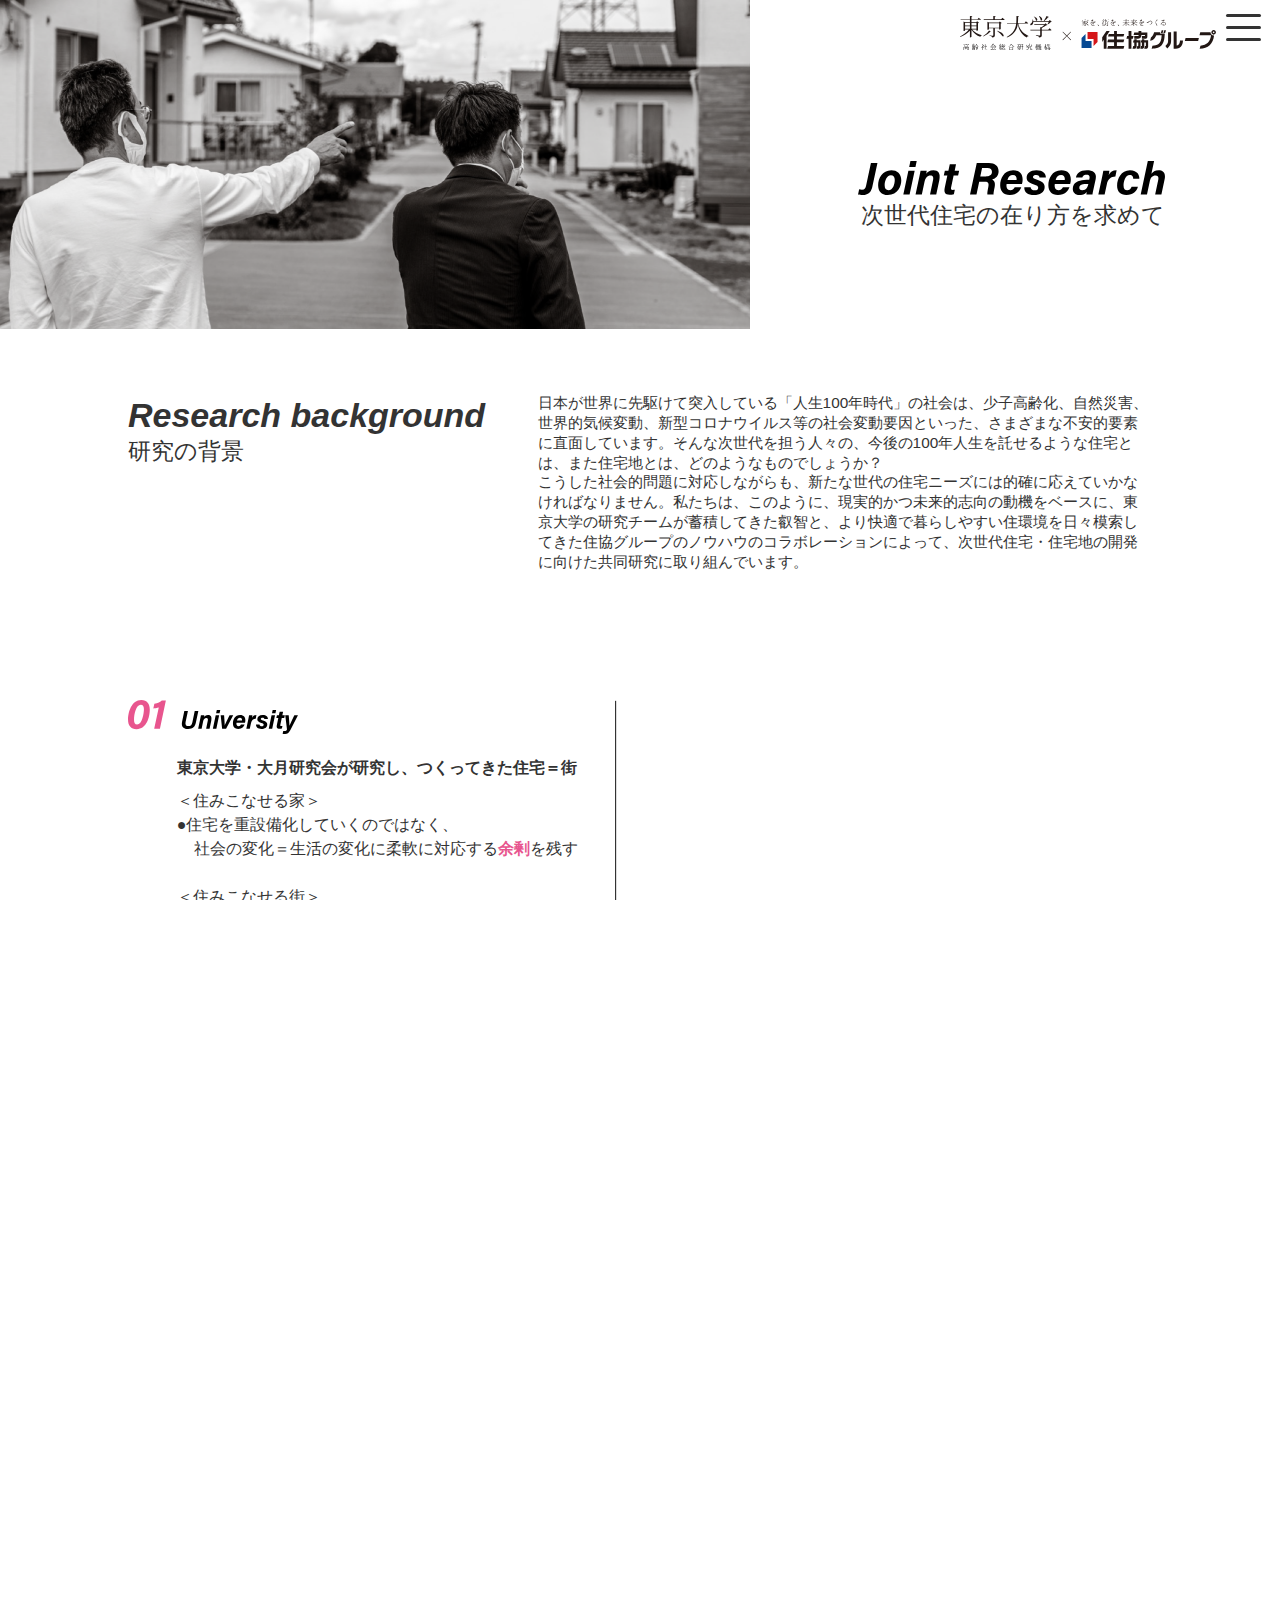
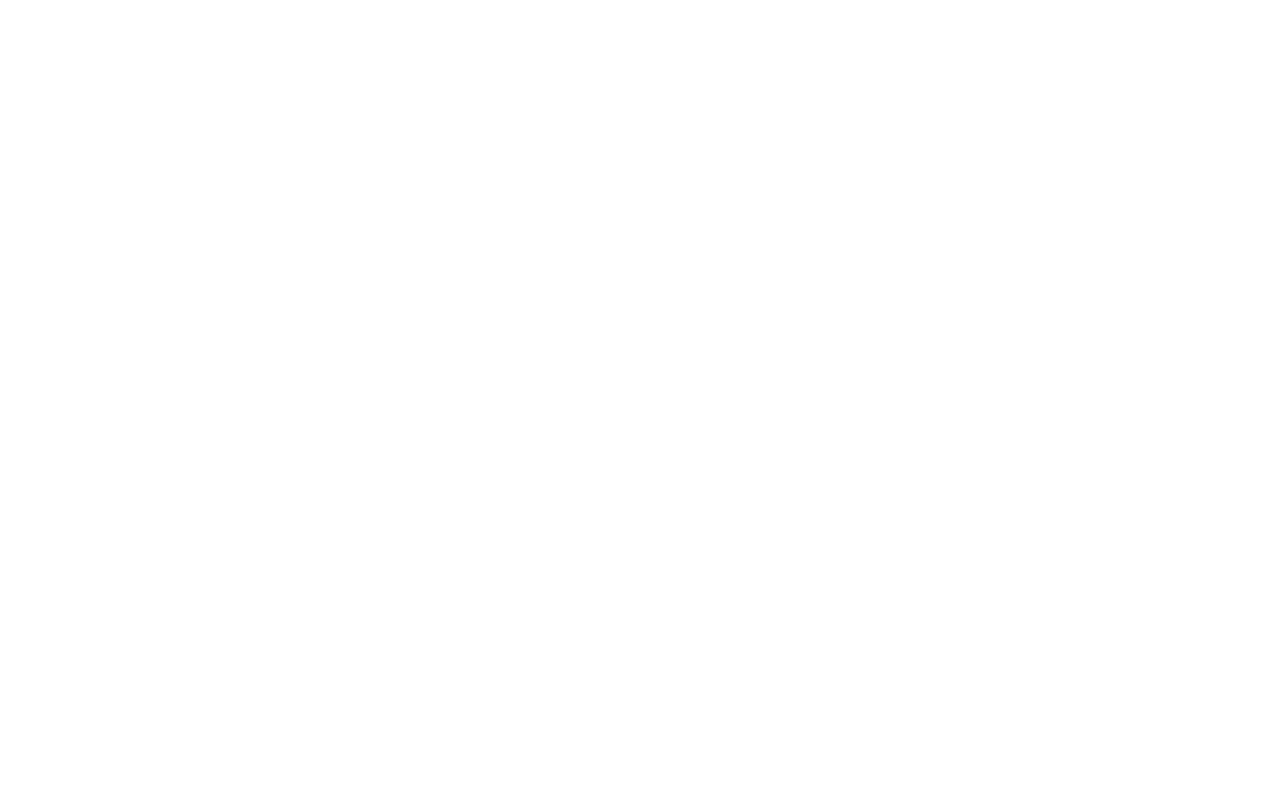
==== commit 0665d773: "research > コンテンツ追加" ====
--- a/research.html
+++ b/research.html
@@ -54,10 +54,10 @@
         }
     </script> -->
 </head>
-<body class="top js_humburgerClose">
+<body class="p-research">
 
     <!-- ハンバーガーメニュー -->
-    <nav id="js-scroll-top" class="c-hnav">
+    <nav id="" class="c-hnav">
 		<input id="c-hnav__checkbox" class="c-hnav__cheakbox" type="checkbox"/>
 		<label class="c-hnav__button" for="c-hnav__checkbox">
             <span></span>
@@ -90,22 +90,162 @@
     <!-- コンテンツ -->
     <main class="c-container mgb10 mgb30s">
         <!-- f-view -->
-        <div class="c-contents -f-view mgb5">
-            <div class="imgBox">
+        <div class="c-contents -f-view mgb5 mgb10s">
+            <div class="imgBox a-fadeLeft_f">
                 <img class="pc" src="images/bg/research-view.png" alt="4Brilliant colors stairs 外観デザインの美しさを際立てる「塔屋」と、プライベートスカイテラス。暮らしの可能性が広がる外階段が生み出す華やかな暮らし。心高鳴る、4棟の新築住宅をご紹介します。">
                 <img class="sp" src="images/bg/research-view_s.png" alt="4Brilliant colors stairs 外観デザインの美しさを際立てる「塔屋」と、プライベートスカイテラス。暮らしの可能性が広がる外階段が生み出す華やかな暮らし。心高鳴る、4棟の新築住宅をご紹介します。">
             </div>
             <div class="pc c-contentsBox -r-logo"><img src="images/SVG/logo_r.svg" alt="東京大学×住協グループ"></div>
-            <div class="pc c-contentsBox -r-title">
+            <div class="pc c-contentsBox -r-title a-fadeDown_f">
                 <img class="mgb2" src="images/SVG/JointResearch.svg" alt="JointResearch">
                 <p class="s-L -right">次世代住宅の在り方を求めて</p>
             </div>
-
-        </div>
-
-
-
-
+        </div>
+        <!-- コンテンツ01 > 研究の背景 -->
+        <div class="c-contents w1100 w90s mgb10 mgb10s">
+            <ul class="c-flex -p03">
+                <li class="mgb10s">
+                    <p class="-f-acumin s-LL -left">Research background</p>
+                    <p class="s-L -left">研究の背景</p>
+                </li>
+                <li class="mgb10s">
+                    <p class="s-M -left">
+                        日本が世界に先駆けて突入している「人生100年時代」の社会は、少子高齢化、自然災害、世界的気候変動、新型コロナウイルス等の社会変動要因といった、さまざまな不安的要素に直面しています。そんな次世代を担う人々の、今後の100年人生を託せるような住宅とは、また住宅地とは、どのようなものでしょうか？<br>
+                        こうした社会的問題に対応しながらも、新たな世代の住宅ニーズには的確に応えていかなければなりません。私たちは、このように、現実的かつ未来的志向の動機をベースに、東京大学の研究チームが蓄積してきた叡智と、より快適で暮らしやすい住環境を日々模索してきた住協グループのノウハウのコラボレーションによって、次世代住宅・住宅地の開発に向けた共同研究に取り組んでいます。
+                    </p>
+                </li>
+            </ul>
+        </div>
+        <!-- コンテンツ02 > University & Company -->
+        <div class="c-contents w1100 w90s mgb10 mgb10s">
+            <ul class="c-flex -column2 -spa-b">
+                <!-- 01.University -->
+                <li class="box-shadow_r pdb5 mgb10s">
+                    <img class="a-fadeLeft mgb5 mgb5s" src="images/SVG/01_University.svg" style="width: 35%;" alt="01.University">
+                    <p class="s-S -f-gothic -b -left pdl10 mgb2 mgb5s a-fadeLeft">東京大学・大月研究会が研究し、つくってきた住宅＝街</p>
+                    <p class="s-S -f-gothic -left lh-1_5 pdl10 mgb5 mgb5s a-fadeLeft">
+                        ＜住みこなせる家＞<br>
+                        ●住宅を重設備化していくのではなく、<br>
+                        &nbsp;&nbsp;&nbsp;&nbsp;社会の変化＝生活の変化に柔軟に対応する<span class="-color_pink -b">余剰</span>を残す
+                    </p>
+                    <p class="s-S -f-gothic -left lh-1_5 pdl10 mgb2 a-fadeLeft">
+                        ＜住みこなせる街＞<br>
+                        ●住宅と環境が、個人とコミュニティが自然に溶け合う町<br>
+                        ●<span class="-color_pink -b">多様な人びとの持続的な共存・共生</span>が可能な町<br>
+                        ●ランドマークとなるようなデザインの統一感
+                    </p>
+                </li>
+                <!-- 02.Company -->
+                <li class="box-shadow_r pdb5 a-flipLeft">
+                    <img class="a-fadeLeft mgb5 mgb5s" src="images/SVG/02_Company.svg" style="width: 35%;" alt="02.Company">
+                    <p class="s-S -f-gothic -b -left pdl10 mgb2 mgb5s a-fadeLeft">住協グループが向き合い、つくってきた住宅＝街</p>
+                    <p class="s-S -f-gothic -left lh-1_5 pdl10 mgb5 mgb5s a-fadeLeft">
+                        ＜家＞<br>
+                        ●長期的な安心・安全を約束する<span class="-color01 -b">構造的スペック</span><br>
+                        ●持続的に不備なく家を供給できる生産フォーマット<br>
+                        ●住宅購入層の現実的な経済事情を加味した<span class="-color01 -b">適正な価格</span><br>
+                        ●コミュニティを形成しつつプライバシーを守る設計<br>
+                    </p>
+                    <p class="s-S -f-gothic -left lh-1_5 pdl10 mgb2 a-fadeLeft">
+                        ＜街＞<br>
+                        ●エリアの特性を取り入れた町づくり<br>
+                        ●グランシア三芳をはじめとする、統一感のある世界観
+                    </p>
+                </li>
+            </ul>
+        </div>
+        <!-- コンテンツ03 > お互いが別々のステージ... -->
+        <p class="s-L -center mgb10 mgb10s">
+            お互いが別々のステージで<br class="sp">築き上げてきたものを今一度見つめなおし、<br>
+            100年後の未来へ向けて融合させていきます。
+        </p>
+        <!-- コンテンツ04 >  -->
+        <div class="c-contents w1100 w90s mgb10 mgb10s">
+            <div class="c-contents -imgBg">
+                <div class="imgBox">
+                    <ul class="c-flex -column2_1">
+                        <li class="mgb20 mgb20s">
+                            <ul class="c-flex -column2_2">
+                                <li class="a-fadeDown">
+                                    <p class="-left mgb3 mgb3s">
+                                        <span class="s-L -f-gothic pdr2">大月 敏雄</span>
+                                        <span class="s-M -f-acumin">Toshio Otsuki</span>
+                                    </p>
+                                    <p class="s-SS -f-gothic -left mgb5 mgb5s">
+                                        東京大学大学院<br class="sp">工学系研究科建築学専攻　教授  <br>
+                                        復興デザイン研究体　特任教授<br>
+                                        高齢社会総合研究機構　副機構長
+                                    </p>
+                                    <p class="s-profile -left">
+                                        「今の日本は『不安定社会』という言葉がぴったり。この研究の趣旨は、こうした漠然とした不安を解消するために《住宅が、ゆくゆくは町が本来備えるべき要件をちゃんと備える要素を、きちんと盛り込もう》という、単純だけど骨太なことです。将来に対して、なかなか安定したイメージが想い描けない中、せめて住まいは「しっかり将来に備えよう」というコンセプトです。」
+                                    </p>
+                                </li>
+                                <li class="a-flipLeft -c-item"><img src="images/pic/ToshioOtsuki.png" alt="大月敏雄先生"></li>
+                            </ul>
+                        </li>
+                        <li class="mgb20 mgb20s">
+                            <ul class="c-flex -column2_2">
+                                <li class="a-fadeDown">
+                                    <p class="-left mgb3 mgb3s">
+                                        <span class="s-L -f-gothic pdr2">宇野 健一</span>
+                                        <span class="s-M -f-acumin">Kenichi Uno</span>
+                                    </p>
+                                    <p class="s-SS -f-gothic -left mgb5 mgb5s">
+                                        株式会社住協　取締役<br>
+                                        株式会社住協　<br class="sp">小手指支店・東久留米支店統括支店長
+                                    </p>
+                                    <p class="s-profile -left">
+                                        「事業の枠組みの中では、利益の確保や既成概念にとらわれてしまい、画期的なアイデアが生れません。今回発足した共同研究の目的は、これからの生活様式にフィットした『住宅』や『まちづくり』を実現するアイデアや知恵、考え方を新たな視点から学ぶこと。私たちは、アカデミアとしてまちづくりに取り組んでいる東京大学（IOG）と共同研究を行うことによって、従来の価値観に縛られない柔軟な発想に基づき、次世代のスタンダードを実現したいと考えたのです。」
+                                    </p>
+                                </li>
+                                <li class="a-flipLeft -c-item"><img src="images/pic/KenichiUno.png" alt="宇野 健一"></li>
+                            </ul>
+                        </li>
+                        <li class="mgb20s">
+                            <ul class="c-flex -column2_2">
+                                <li class="a-fadeDown">
+                                    <p class="-left mgb3 mgb3s">
+                                        <span class="s-L -f-gothic pdr2">齋藤 隆太郎</span>
+                                        <span class="s-M -f-acumin">Ryutaro Saito</span>
+                                    </p>
+                                    <p class="s-SS -f-gothic -left mgb5 mgb5s">
+                                        株式会社DOG 一級建築士事務所　<br class="sp">代表取締役・建築家<br>
+                                        東京大学大学院<br class="sp">工学系研究科建築学専攻　客員研究員<br>
+                                        東北工業大学専任講師
+                                    </p>
+                                    <p class="s-profile -left">
+                                        「一般的な住宅購入者は『耐震等級』や『省エネ等級』といった目に見える定量的価値観のほか、家を買う《瞬間》に意識が行きがちです。しかし本来家とは、数十年住み続ける場所です。建築技術の進歩が目覚ましい昨今だからこそ、100年のライフステージを考える必要があるのではないでしょうか。この先求められる家の価値は《使いこなす、住みこなす》といった、より定性的な領域へパラダイムシフトしています。」
+                                    </p>
+                                </li>
+                                <li class="a-flipLeft -c-item"><img src="images/pic/RyutaroSaito.png" alt="齋藤 隆太郎"></li>
+                            </ul>
+                        </li>
+                        <li class="">
+                            <ul class="c-flex -column2_2">
+                                <li class="a-fadeDown">
+                                    <p class="-left mgb3 mgb3s">
+                                        <span class="s-L -f-gothic pdr2">田代 紀昭</span>
+                                        <span class="s-M -f-acumin">Noriaki Tashiro</span>
+                                    </p>
+                                    <p class="s-SS -f-gothic -left mgb5 mgb5s">
+                                        株式会社住協　取締役<br>
+                                        株式会社住協　<br class="sp">川越・ふじみ野・朝霞台支店統括支店長
+                                    </p>
+                                    <p class="s-profile -left">
+                                        「人生100年時代の到来は住宅の購入層にも変化をもたらしています。少し前までは、リタイヤ後に家を買う人はいませんでした。ところが最近では、定年退職後に地方から子どもたちが暮らす首都圏に住居を購入する高齢者の方が増えています。こうした時代が求める新しい住宅づくり、まちづくりの研究成果を開発中の住宅地に反映していきます。」
+                                    </p>
+                                </li>
+                                <li class="a-flipLeft -c-item"><img src="images/pic/NoriakiTashiro.png" alt="田代 紀昭"></li>
+                            </ul>
+                        </li>
+                    </ul>
+                </div>
+                <div class="c-contentsBox -center -cross"><img class="" src="images/item/cross.png" alt="×"></div>
+                <div class="sp c-contentsBox -center -cross -item01"><img class="" src="images/item/cross.png" alt="×"></div>
+                <div class="sp c-contentsBox -center -cross -item02"><img class="" src="images/item/cross.png" alt="×"></div>
+            </div>
+
+        </div>
     </main>
     <!-- //コンテンツ -->
     <!-- footer -->
--- a/css/style.css
+++ b/css/style.css
@@ -134,6 +134,9 @@
 h1.-color01, h2.-color01, h3.-color01, h4.-color01, h5.-color01, h6.-color01, p.-color01, a.-color01, span.-color01 {
   color: #449cc0;
 }
+h1.-color_pink, h2.-color_pink, h3.-color_pink, h4.-color_pink, h5.-color_pink, h6.-color_pink, p.-color_pink, a.-color_pink, span.-color_pink {
+  color: #e8558e;
+}
 
 p.s-SS, a.s-SS, span.s-SS {
   font-size: 10px;
@@ -143,7 +146,7 @@
 }
 @media (width >= 768px) {
   p.s-S, a.s-S, span.s-S {
-    font-size: clamp(12px, 1vw, 16px);
+    font-size: clamp(12px, 1.5vw, 16px);
   }
 }
 p.s-M, a.s-M, span.s-M {
@@ -151,7 +154,7 @@
 }
 @media (width >= 768px) {
   p.s-M, a.s-M, span.s-M {
-    font-size: clamp(12px, 1.2vw, 20px);
+    font-size: clamp(12px, 1.2vw, 18px);
   }
 }
 p.s-L, a.s-L, span.s-L {
@@ -172,7 +175,7 @@
 }
 @media (width >= 768px) {
   p.s-LL, a.s-LL, span.s-LL {
-    font-size: clamp(10px, 2.5vw, 28px);
+    font-size: clamp(18px, 3vw, 34px);
   }
 }
 p.s-mugen, a.s-mugen, span.s-mugen {
@@ -191,6 +194,14 @@
 @media (width >= 768px) {
   p.s-number, a.s-number, span.s-number {
     font-size: clamp(16px, 2.8vw, 53px);
+  }
+}
+p.s-profile, a.s-profile, span.s-profile {
+  font-size: 12px;
+}
+@media (width >= 768px) {
+  p.s-profile, a.s-profile, span.s-profile {
+    font-size: clamp(12px, 2.8vw, 14px);
   }
 }
 
@@ -789,6 +800,26 @@
   padding-left: 5% !important;
 }
 
+.pdl6 {
+  padding-left: 6% !important;
+}
+
+.pdl7 {
+  padding-left: 7% !important;
+}
+
+.pdl8 {
+  padding-left: 8% !important;
+}
+
+.pdl9 {
+  padding-left: 9% !important;
+}
+
+.pdl10 {
+  padding-left: 10% !important;
+}
+
 .pdr0 {
   padding-right: 0 !important;
 }
@@ -811,6 +842,26 @@
 
 .pdr5 {
   padding-right: 5% !important;
+}
+
+.pdr6 {
+  padding-right: 6% !important;
+}
+
+.pdr7 {
+  padding-right: 7% !important;
+}
+
+.pdr8 {
+  padding-right: 8% !important;
+}
+
+.pdr9 {
+  padding-right: 9% !important;
+}
+
+.pdr10 {
+  padding-right: 10% !important;
 }
 
 .pd0 {
@@ -3718,6 +3769,24 @@
   width: 25%;
   filter: drop-shadow(2px 2px 2px gray);
 }
+.c-contents.-imgBg .c-contentsBox.-cross {
+  width: 10%;
+}
+@media (width >= 768px) {
+  .c-contents.-imgBg .c-contentsBox.-cross {
+    width: 10%;
+  }
+}
+@media (768px >= width) {
+  .c-contents.-imgBg .c-contentsBox.-cross.-item01 {
+    top: 22%;
+  }
+}
+@media (768px >= width) {
+  .c-contents.-imgBg .c-contentsBox.-cross.-item02 {
+    top: 78.5%;
+  }
+}
 .c-contents.-imgBg .c-contentsBox.-m-goutou {
   top: 6%;
   left: 14%;
@@ -3943,6 +4012,11 @@
     flex-direction: row-reverse;
   }
 }
+@media (width >= 768px) {
+  .c-flex.-spa-b {
+    justify-content: space-between !important;
+  }
+}
 .c-flex.-p01 {
   justify-content: space-between;
 }
@@ -3984,6 +4058,95 @@
   }
   .c-flex.-p02 li:nth-child(2) {
     width: 40%;
+  }
+}
+.c-flex.-p03 {
+  justify-content: space-between;
+}
+@media (768px >= width) {
+  .c-flex.-p03 li {
+    width: 100%;
+  }
+}
+@media (width >= 768px) {
+  .c-flex.-p03 li {
+    width: 40%;
+  }
+  .c-flex.-p03 li:nth-child(2) {
+    width: 60%;
+  }
+}
+.c-flex.-column2 {
+  flex-wrap: wrap !important;
+  justify-content: start;
+}
+.c-flex.-column2 li {
+  position: relative;
+}
+@media (768px >= width) {
+  .c-flex.-column2 li {
+    width: 100%;
+  }
+}
+@media (width >= 768px) {
+  .c-flex.-column2 li {
+    width: calc(50% - 5px);
+  }
+  .c-flex.-column2 li:nth-child(odd) {
+    margin-right: 5px;
+  }
+  .c-flex.-column2 li:nth-child(even) {
+    margin-left: 5px;
+  }
+}
+.c-flex.-column2_1 {
+  flex-wrap: wrap !important;
+  justify-content: start;
+}
+.c-flex.-column2_1 li {
+  position: relative;
+}
+@media (768px >= width) {
+  .c-flex.-column2_1 li {
+    width: 100%;
+  }
+}
+@media (width >= 768px) {
+  .c-flex.-column2_1 li {
+    width: calc(50% - 10px);
+  }
+  .c-flex.-column2_1 li:nth-child(odd) {
+    margin-right: 10px;
+  }
+  .c-flex.-column2_1 li:nth-child(even) {
+    margin-left: 10px;
+  }
+}
+.c-flex.-column2_2 {
+  flex-wrap: nowrap !important;
+  justify-content: start;
+}
+.c-flex.-column2_2 li {
+  position: relative;
+}
+@media (768px >= width) {
+  .c-flex.-column2_2 li:nth-child(odd) {
+    width: calc(55% - 5px) !important;
+    margin-right: 5px;
+  }
+  .c-flex.-column2_2 li:nth-child(even) {
+    width: calc(45% - 5px) !important;
+    margin-right: 5px;
+  }
+}
+@media (width >= 768px) {
+  .c-flex.-column2_2 li:nth-child(odd) {
+    width: calc(55% - 5px) !important;
+    margin-right: 5px;
+  }
+  .c-flex.-column2_2 li:nth-child(even) {
+    width: calc(45% - 5px) !important;
+    margin-right: 5px;
   }
 }
 .c-flex.-column4 {
@@ -4431,14 +4594,31 @@
   right: 0;
 }
 
-.top {
+.p-top {
   width: 100vw;
   height: 100vh;
 }
-.top .testBox {
+.p-top .testBox {
   width: 100vw;
   height: 150vh;
   background: rgba(0, 0, 0, 0.392);
+}
+
+.box-shadow_r {
+  box-shadow: 1px 1px 1px #333333;
+}
+.box-shadow_l {
+  box-shadow: -1px 1px 1px #333333;
+}
+
+.p-research {
+  width: 100vw;
+  height: 100vh;
+}
+@media (width >= 768px) {
+  .p-research .c-flex.-column2 li {
+    width: calc(48% - 5px);
+  }
 }
 
 @keyframes flipLeft {
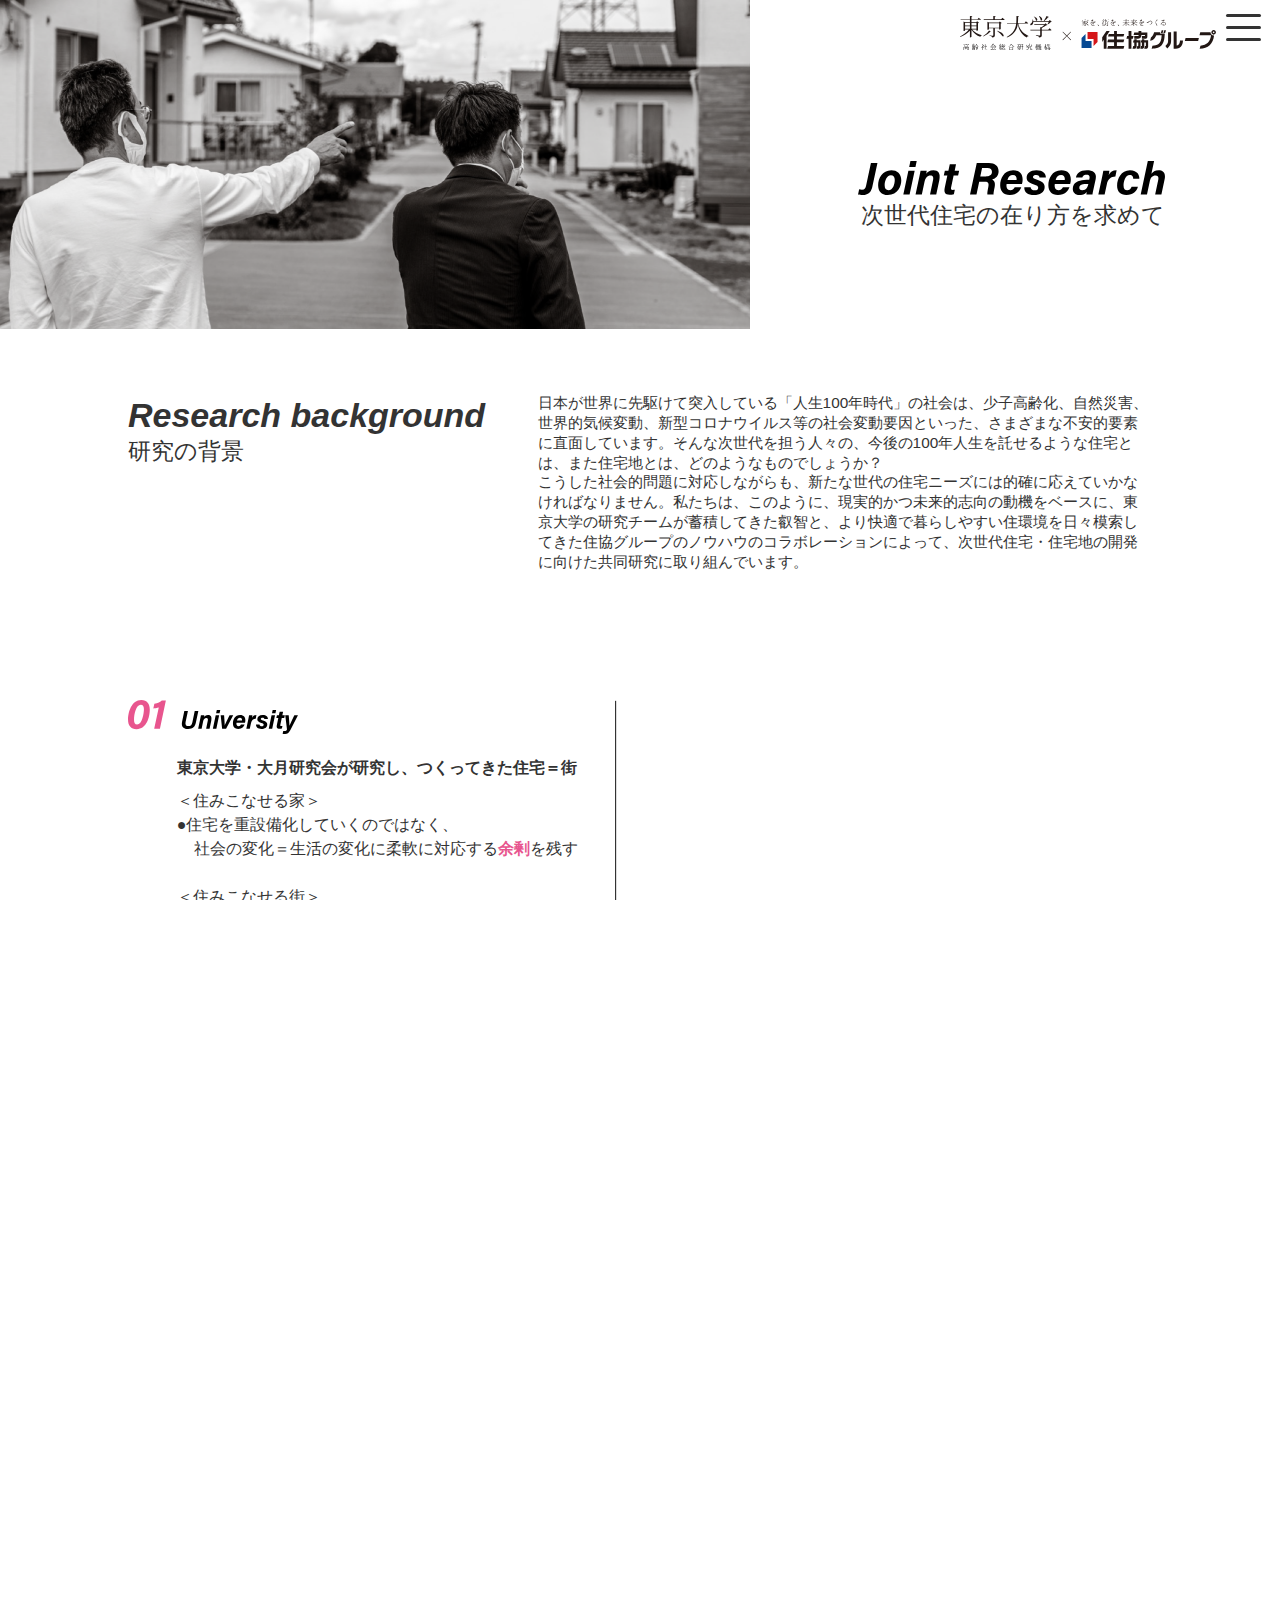
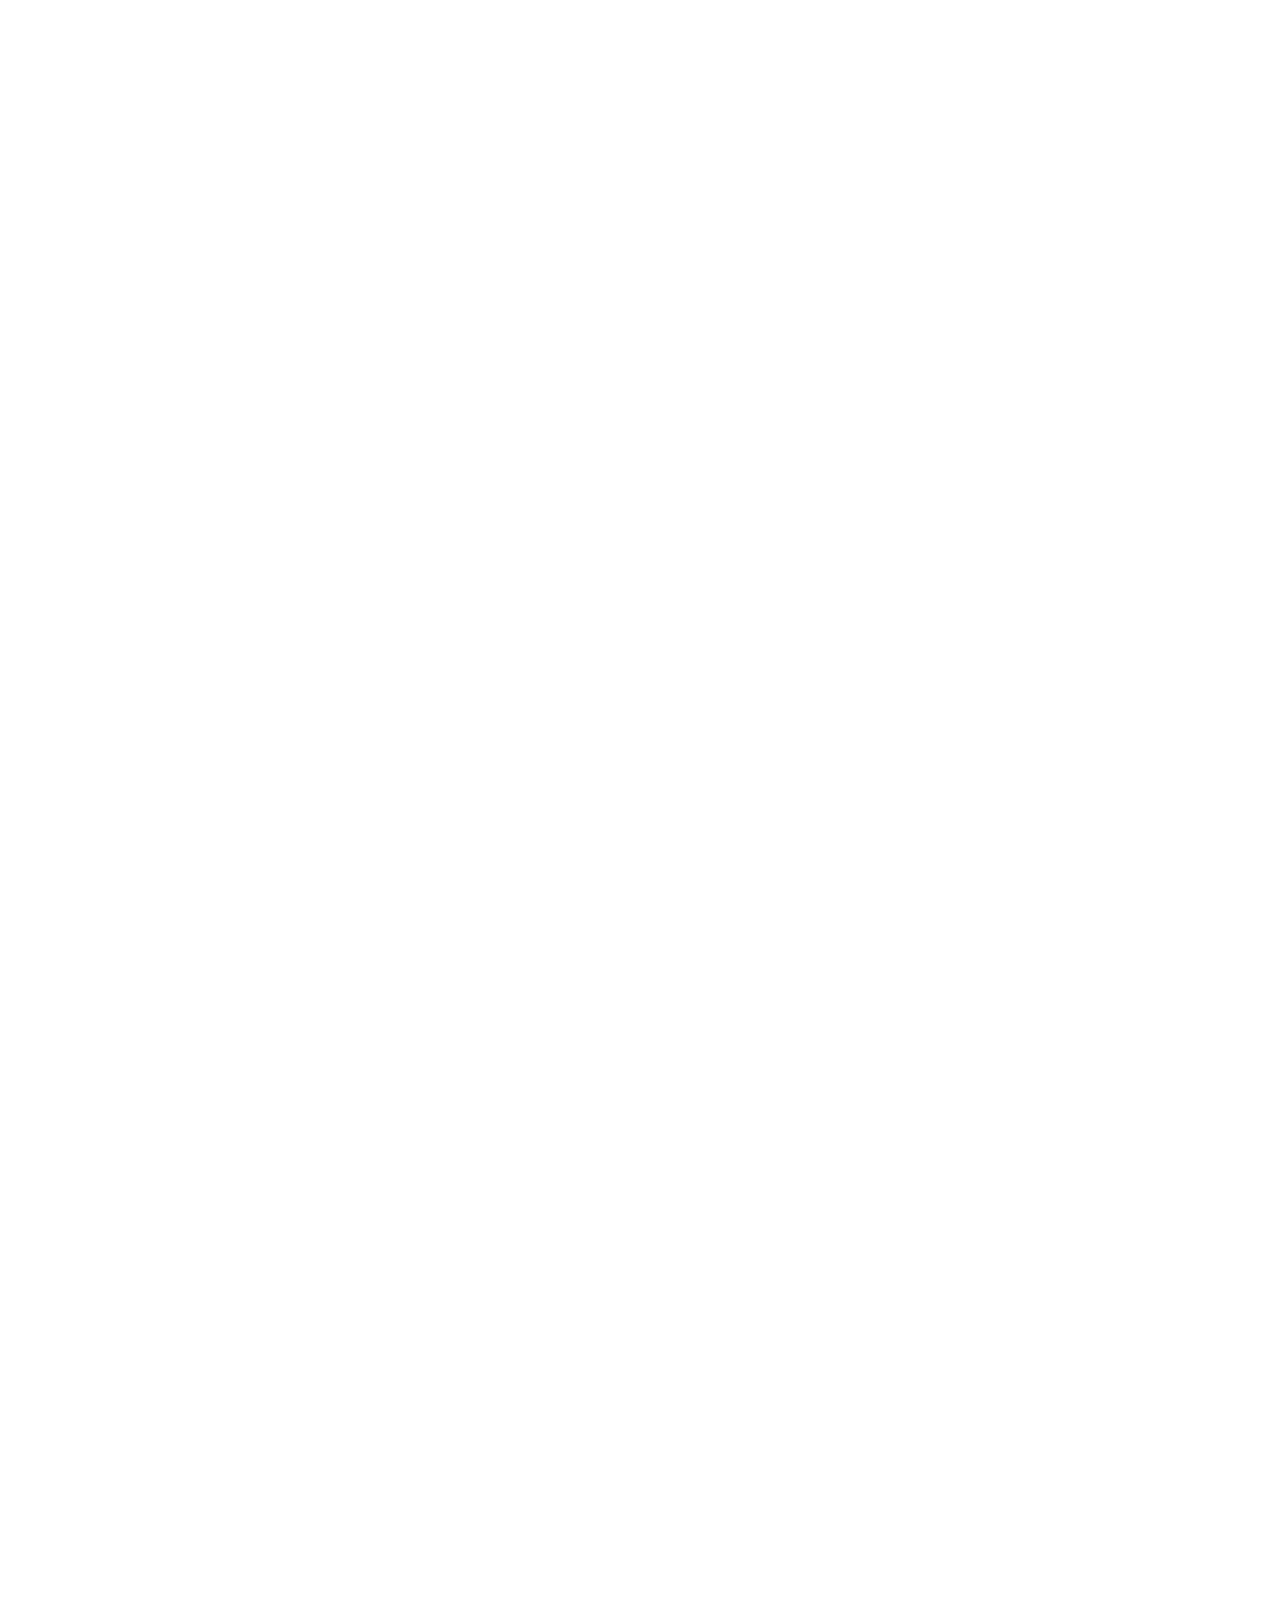
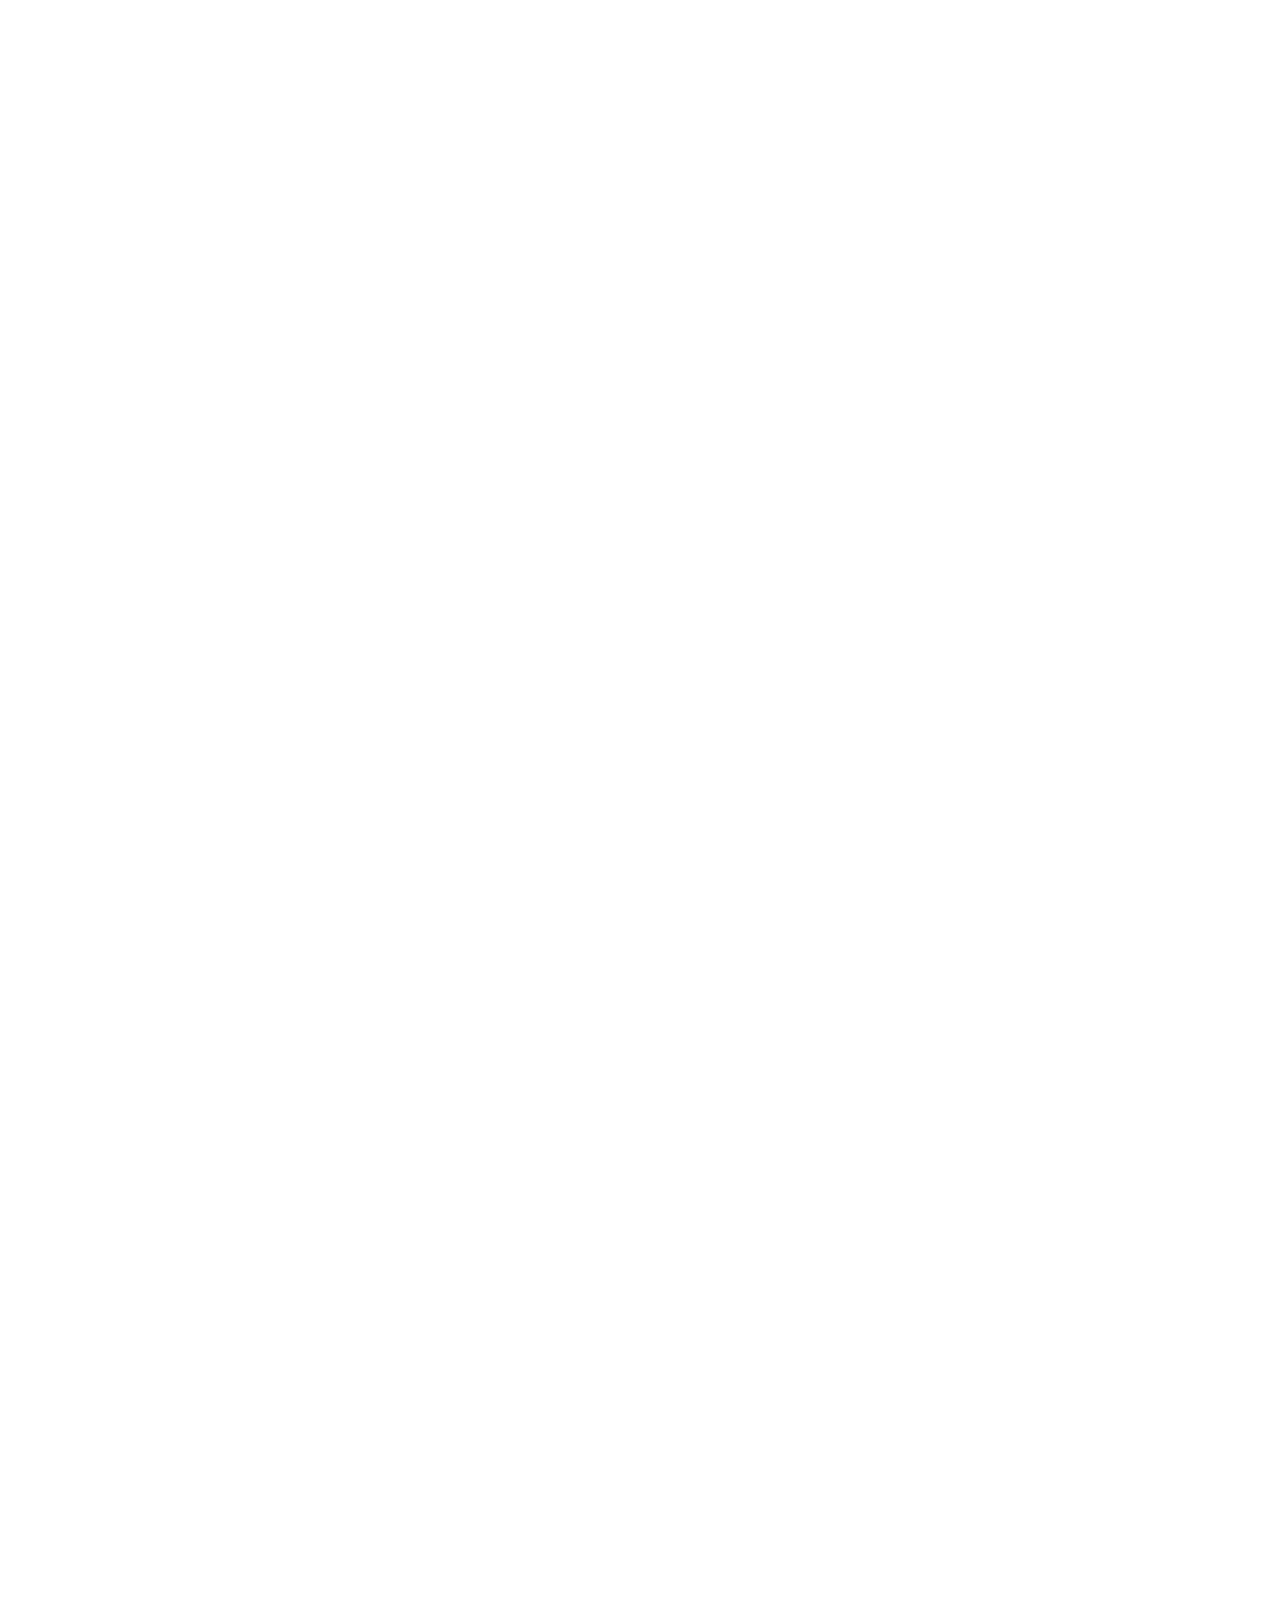
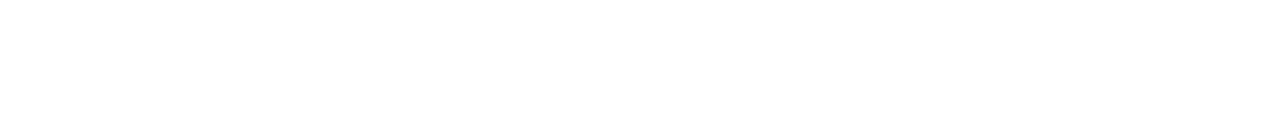
==== commit ed4ce938: "research > コンテンツ追加" ====
--- a/research.html
+++ b/research.html
@@ -117,7 +117,7 @@
             </ul>
         </div>
         <!-- コンテンツ02 > University & Company -->
-        <div class="c-contents w1100 w90s mgb10 mgb10s">
+        <div class="c-contents w1100 w90s mgb10 mgb15s">
             <ul class="c-flex -column2 -spa-b">
                 <!-- 01.University -->
                 <li class="box-shadow_r pdb5 mgb10s">
@@ -155,12 +155,12 @@
             </ul>
         </div>
         <!-- コンテンツ03 > お互いが別々のステージ... -->
-        <p class="s-L -center mgb10 mgb10s">
+        <p class="s-L -center mgb10 mgb15s">
             お互いが別々のステージで<br class="sp">築き上げてきたものを今一度見つめなおし、<br>
             100年後の未来へ向けて融合させていきます。
         </p>
         <!-- コンテンツ04 >  -->
-        <div class="c-contents w1100 w90s mgb10 mgb10s">
+        <div class="c-contents w1100 w90s mgb7 mgb10s">
             <div class="c-contents -imgBg">
                 <div class="imgBox">
                     <ul class="c-flex -column2_1">
@@ -244,8 +244,135 @@
                 <div class="sp c-contentsBox -center -cross -item01"><img class="" src="images/item/cross.png" alt="×"></div>
                 <div class="sp c-contentsBox -center -cross -item02"><img class="" src="images/item/cross.png" alt="×"></div>
             </div>
-
-        </div>
+        </div>
+                <!-- ∞ -->
+                <div class="c-contents -imgBg -mugenArea mgb10 mgb7s">
+                    <div class="imgBox mugen-bg-move"><img src="images/bg/muben-bg.png" alt="カラフルな背景"></div>
+                    <div class="c-contentsBox -center"><img src="images/logo/mugen-logo2.png" alt=""></div>
+                </div>
+        <!-- sec-view -->
+        <div class="c-contents -f-view w1100 mgb5 mgb10s">
+            <div class="imgBox a-fadeLeft_f">
+                <img class="pc" src="images/bg/sec-view.png" alt="4Brilliant colors stairs 外観デザインの美しさを際立てる「塔屋」と、プライベートスカイテラス。暮らしの可能性が広がる外階段が生み出す華やかな暮らし。心高鳴る、4棟の新築住宅をご紹介します。">
+                <img class="sp" src="images/bg/research-view_s.png" alt="4Brilliant colors stairs 外観デザインの美しさを際立てる「塔屋」と、プライベートスカイテラス。暮らしの可能性が広がる外階段が生み出す華やかな暮らし。心高鳴る、4棟の新築住宅をご紹介します。">
+            </div>
+        </div>
+        <!-- コンテンツ05 > 住宅地視察 -->
+        <div class="c-contents w1100 w90s mgb10 mgb10s">
+            <ul class="c-flex -p03">
+                <li class="mgb10s">
+                    <p class="-f-acumin s-LL -left">Residential area Inspection</p>
+                    <p class="s-L -left">住宅地視察</p>
+                </li>
+                <li class="mgb10s">
+                    <p class="s-M -left">
+                        私たちは研究の一環として、静岡県、福島県にある先進的住宅地の視察を行いました。国土交通省まちづくり月間関連表彰「住まいのまちなみコンクール」において、第11回国土交通大臣賞【エコロジー団地池田の森（静岡県静岡市）】、第17回国土交通大臣賞【いわきタウンズヴィル（福島県いわき市）】、東京大学大学院工学系研究科建築学専攻 大月教授がデザイン監修を行った【大川原地区災害公営住宅（福島県大熊町）】の、３つの先進的住宅地へ訪れています。住協グループ内の様々な部門から約３０名のスタッフが参加し、現地では開発者や共同研究メンバーへの質疑応答が飛び交う、有意義な視察となりました。                    </p>
+                </li>
+            </ul>
+        </div>
+        <!-- コンテンツ06 > 各地 -->
+        <div class="c-contents w1100 w90s mgb10 mgb10s">
+            <div class="c-contents mgb5 mgb15s">
+                <ul class="c-flex -p01">
+                    <li class="mgb5s">
+                        <p class="s-S -f-gothic -left">静岡県静岡市</p>
+                        <p class="s-L -f-gothic -b -left mgb3 mgb3s">『エコロジー団地 池田の森』</p>
+                        <p class="s-profile -f-gothic lh-1_5 -left">
+                            「エコハウスを建てることなく、農地を再生し、畑を介した風通しのいい安全なコミニュティをつくること」をテーマに計画された、開発総面積約13,000㎡にもわたる分譲地です。中心にある約300坪の農園のまわりに、35戸の戸建住宅、オフィス、アトリエ、ベーカリーカフェ、女性服セレクトショップなどを交えたささやかなコミュニティが、散りばめられた緑につつまれて広がっています。
+                            この住宅地は農業をテーマにしており、住宅地の中に共用の畑があります。広大な敷地をすべて住宅にするのではなく、住民との触れ合いや永く住まうことまで考え抜かれた先進的住宅地です。
+                        </p>
+                    </li>
+                    <li>
+                        <ul class="c-flex -column2_r-pic">
+                            <li class="sec-imgBox mgb5s a-flipLeft -c-item">
+                                <img src="images/item/sec01-left.png"  alt="">
+                            </li>
+                            <li class="sec-imgBox">
+                                <img src="images/item/sec01-right.png" alt="">
+                            </li>
+                        </ul>
+                    </li>
+                </ul>
+            </div>
+            <div class="c-contents mgb5 mgb15s">
+                <ul class="c-flex -p01">
+                    <li class="mgb5s">
+                        <p class="s-S -f-gothic -left">福島県大熊町</p>
+                        <p class="s-L -f-gothic -b -left mgb3 mgb3s">『大川原地区災害公営住宅』</p>
+                        <p class="s-profile -f-gothic lh-1_5 -left">
+                            2011年の東日本大震災原発事故による、大熊町全町避難後、本格除染作業の開始に伴い、帰還者、新たな転入者に向けて計画された復興のための公営住宅です。2016年には大熊畜新庁舎を建設することが決定し、それにあわせて新たな転入者用の再生賃貸住宅、福祉施設、商業施設、教育施設などが計画されています。2023年には幼・保育園、小・中学校が一体となっている独創的な公立校『ゆめの森』が完成予定であり、街が再興する兆しが見えてくる模様です。この公営住宅地では、人が通る道にあえて空き地（余裕）を残しておくことによって、花を植えたり、野菜を育てたりしながら、住民同士が「ゆるく見守る」空間を演出しています。災害復興の公営住宅とは思えないほど、それぞれの宅地内の庭先と通路が、そして共同の菜園が、緑地帯を通してゆるやかに溶け込んでいるように見える住宅地です。
+                        </p>
+                    </li>
+                    <li>
+                        <ul class="c-flex -column2_r-pic">
+                            <li class="sec-imgBox mgb5s">
+                                <img src="images/item/sec02-left.png"  alt="">
+                            </li>
+                            <li class="sec-imgBox a-flipLeft -c-item">
+                                <img src="images/item/sec02-right.png" alt="">
+                            </li>
+                        </ul>
+                    </li>
+                </ul>
+            </div>
+            <div class="c-contents mgb5 mgb15s">
+                <ul class="c-flex -p01">
+                    <li class="mgb5s">
+                        <p class="s-S -f-gothic -left">福島県いわき市</p>
+                        <p class="s-L -f-gothic -b -left mgb3 mgb3s">『いわきタウンズヴィル』</p>
+                        <p class="s-profile -f-gothic lh-1_5 -left">
+                            いわき市葉山地区という全体がひとつの山であり、造成総面積は約42万8000㎡にも及ぶ住宅地。福島第一原発事故後、相双地方からの移住者によって世帯数が2倍以上に増え、510世帯が生活しています。高台という地形を活かした起伏に富んだ街並みが特徴的で、住民主体による管理組合、自治会と、不動産販売会社の三位一体となった活動が評価され、「第17回住まいのまちなみコンクール　国土交通大臣賞」を受賞しています。
+                        </p>
+                    </li>
+                    <li>
+                        <ul class="c-flex -column2_r-pic">
+                            <li class="sec-imgBox mgb5s a-flipLeft -c-item">
+                                <img src="images/item/sec03-left.png"  alt="">
+                            </li>
+                            <li class="sec-imgBox">
+                                <img src="images/item/sec03-right.png" alt="">
+                            </li>
+                        </ul>
+                    </li>
+                </ul>
+            </div>
+        </div>
+                <!-- ∞ -->
+                <div class="c-contents -imgBg -mugenArea mgb10 mgb7s">
+                    <div class="imgBox mugen-bg-move"><img src="images/bg/muben-bg.png" alt="カラフルな背景"></div>
+                    <div class="c-contentsBox -center"><img src="images/logo/mugen-logo2.png" alt=""></div>
+                </div>
+        <!-- コンテンツ07 > 学生プレゼンテーション -->
+        <div class="c-contents w1100 w90s mgb10 mgb10s">
+            <div class="c-contents mgb5 mgb15s">
+                <ul class="c-flex -p01">
+                    <li class="mgb5s">
+                        <p class="s-L -f-acumin -b -left mgb3 mgb3s">Presentation</p>
+                        <p class="s-L -f-acumin -b -left mgb3 mgb3s">学生プレゼンテーション</p>
+                        <p class="s-profile -f-gothic lh-1_5 -left">
+                            未来の住宅業界を担う東京大学の学生に、「人生100年時代」をテーマにしたモデル住宅の提案をプレゼンして頂きました。固定概念に染まっていない学生だからこその柔軟なアイデアが出そろい、住宅界の新たな可能性を見つけることのできた有意義な時間となりました。
+                        </p>
+                    </li>
+                    <li>
+                        <ul class="c-flex -column2">
+                            <li class="sec-imgBox mgb2 mgb5s pd0 a-flipLeft -c-item">
+                                <img src="images/item/sec03_01.png"  alt="">
+                            </li>
+                            <li class="sec-imgBox mgb2 mgb5s a-flipLeft -c-item">
+                                <img src="images/item/sec03_02.png" alt="">
+                            </li>
+                            <li class="sec-imgBox mgb5s a-flipLeft -c-item">
+                                <img src="images/item/sec03_03.png"  alt="">
+                            </li>
+                            <li class="sec-imgBox mgb5s a-flipLeft -c-item">
+                                <img src="images/item/sec03_04.png" alt="">
+                            </li>
+                        </ul>
+                    </li>
+                </ul>
+            </div>
+        </div>
+
     </main>
     <!-- //コンテンツ -->
     <!-- footer -->
--- a/css/style.css
+++ b/css/style.css
@@ -3770,7 +3770,7 @@
   filter: drop-shadow(2px 2px 2px gray);
 }
 .c-contents.-imgBg .c-contentsBox.-cross {
-  width: 10%;
+  width: 8%;
 }
 @media (width >= 768px) {
   .c-contents.-imgBg .c-contentsBox.-cross {
@@ -4147,6 +4147,21 @@
   .c-flex.-column2_2 li:nth-child(even) {
     width: calc(45% - 5px) !important;
     margin-right: 5px;
+  }
+}
+.c-flex.-column2_r-pic {
+  justify-content: space-between;
+}
+.c-flex.-column2_r-pic li {
+  width: 100%;
+}
+@media (width >= 768px) {
+  .c-flex.-column2_r-pic li:nth-child(1) {
+    width: 43%;
+    padding-right: 4%;
+  }
+  .c-flex.-column2_r-pic li:nth-child(2) {
+    width: 57%;
   }
 }
 .c-flex.-column4 {
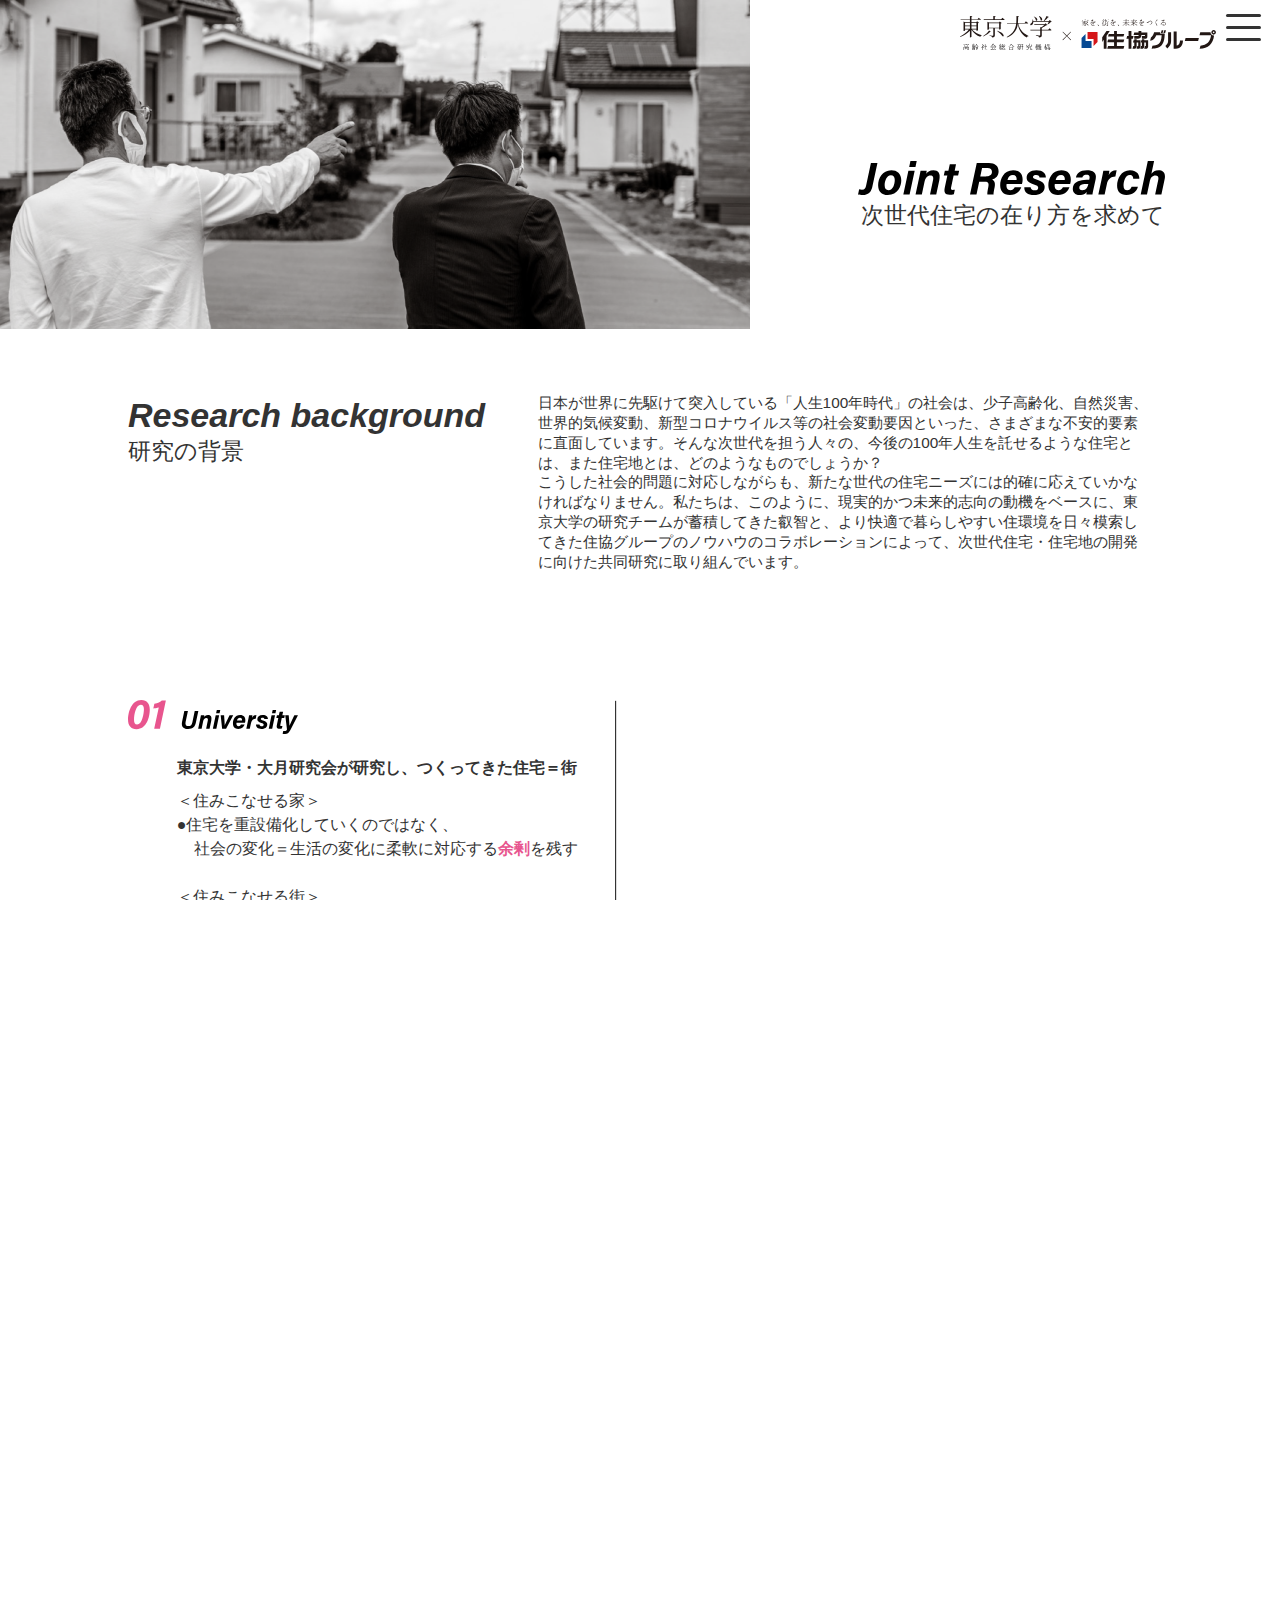
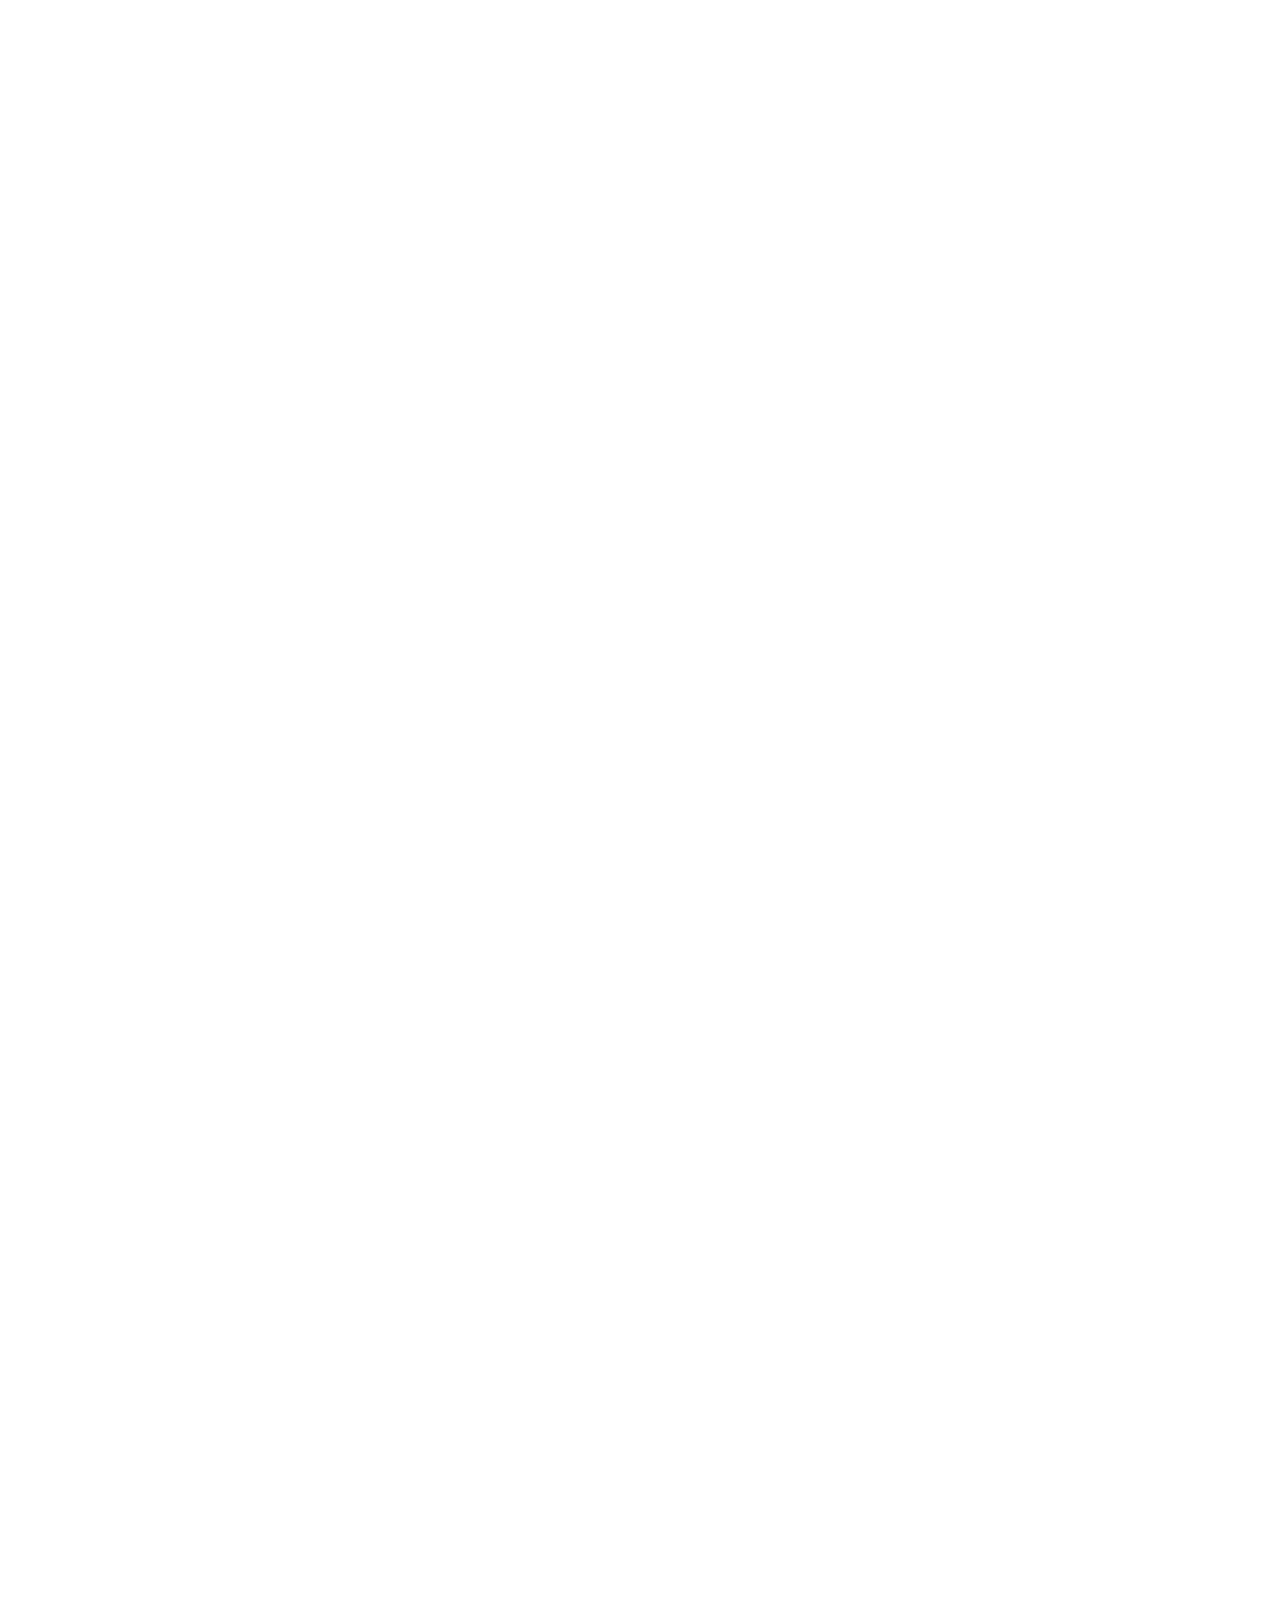
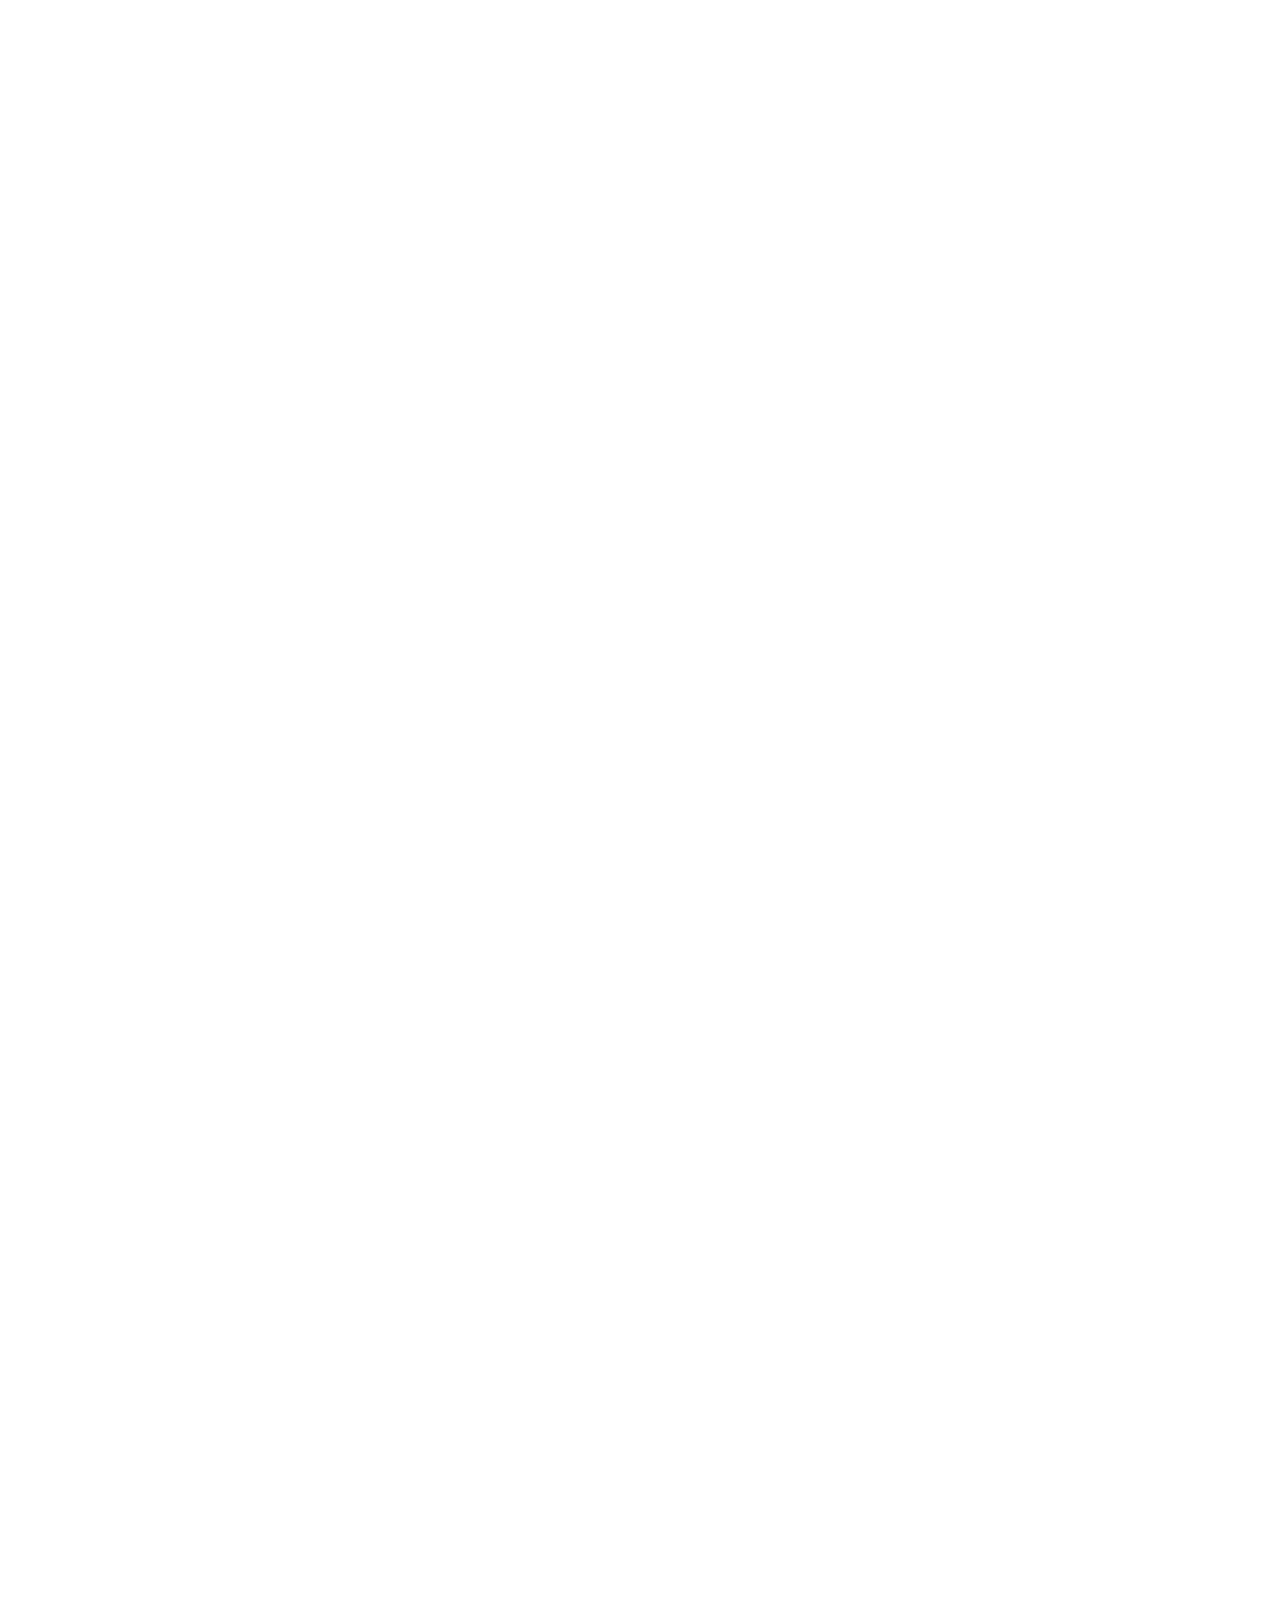
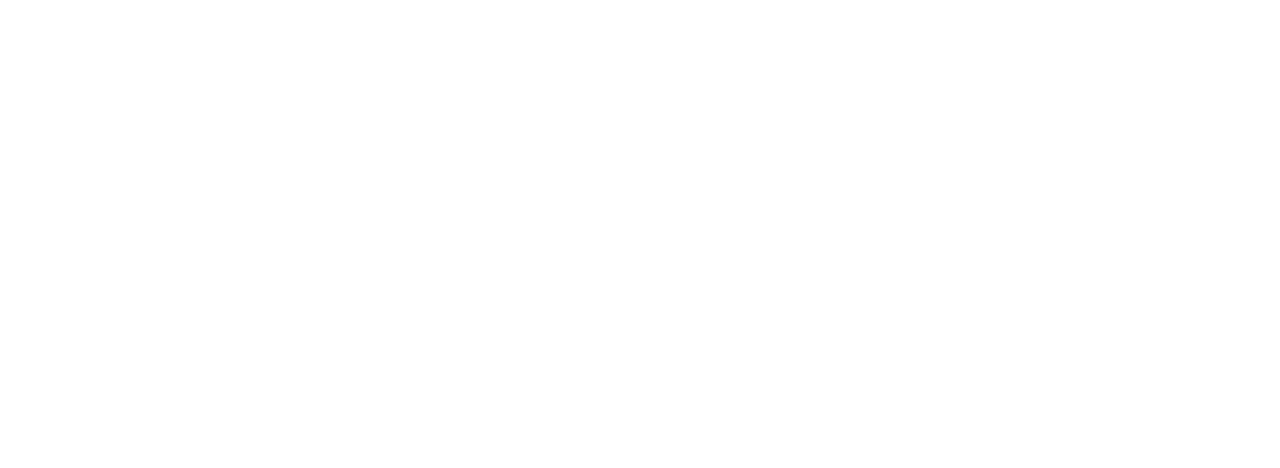
==== commit 1fbf791f: "修正" ====
--- a/research.html
+++ b/research.html
@@ -253,8 +253,8 @@
         <!-- sec-view -->
         <div class="c-contents -f-view w1100 mgb5 mgb10s">
             <div class="imgBox a-fadeLeft_f">
-                <img class="pc" src="images/bg/sec-view.png" alt="4Brilliant colors stairs 外観デザインの美しさを際立てる「塔屋」と、プライベートスカイテラス。暮らしの可能性が広がる外階段が生み出す華やかな暮らし。心高鳴る、4棟の新築住宅をご紹介します。">
-                <img class="sp" src="images/bg/research-view_s.png" alt="4Brilliant colors stairs 外観デザインの美しさを際立てる「塔屋」と、プライベートスカイテラス。暮らしの可能性が広がる外階段が生み出す華やかな暮らし。心高鳴る、4棟の新築住宅をご紹介します。">
+                <img class="pc" src="images/bg/sec-view.png" alt="">
+                <img class="sp" src="images/bg/sec-view_s.png" alt="">
             </div>
         </div>
         <!-- コンテンツ05 > 住宅地視察 -->
@@ -347,8 +347,8 @@
             <div class="c-contents mgb5 mgb15s">
                 <ul class="c-flex -p01">
                     <li class="mgb5s">
-                        <p class="s-L -f-acumin -b -left mgb3 mgb3s">Presentation</p>
-                        <p class="s-L -f-acumin -b -left mgb3 mgb3s">学生プレゼンテーション</p>
+                        <p class="-f-acumin s-LL -left">Presentatio</p>
+                        <p class="s-L -b -left mgb5 mgb3s">学生プレゼンテーション</p>
                         <p class="s-profile -f-gothic lh-1_5 -left">
                             未来の住宅業界を担う東京大学の学生に、「人生100年時代」をテーマにしたモデル住宅の提案をプレゼンして頂きました。固定概念に染まっていない学生だからこその柔軟なアイデアが出そろい、住宅界の新たな可能性を見つけることのできた有意義な時間となりました。
                         </p>
@@ -372,7 +372,17 @@
                 </ul>
             </div>
         </div>
-
+        <!-- ポップアップa > 物件概要 -->
+        <div class="c-contents logoArea mgb2 mgb2s a-sc-fade">
+            <a class="c-link -text" href="https://www.jyu-g.co.jp/contents/inquiry?checkid=712850411">
+                <div class="logoBox mgb20 mgb20s">
+                    <img src="images/SVG/logo_text.svg" alt="Makefull">
+                </div>
+                <div class="textBox -p01">
+                    <p class="s-M mgb3 mgb3s">詳しい研究成果はコチラ</p>
+                </div>
+            </a>
+        </div>
     </main>
     <!-- //コンテンツ -->
     <!-- footer -->
--- a/css/style.css
+++ b/css/style.css
@@ -3859,11 +3859,11 @@
 
 .logoArea {
   margin: auto;
-  width: 20%;
+  width: 32%;
 }
 @media (width >= 768px) {
   .logoArea {
-    width: 10%;
+    width: 16%;
   }
 }
 @media (width >= 1600px) {
@@ -4422,6 +4422,19 @@
     width: 50%;
   }
 }
+.c-link.-text .textBox.-p01 {
+  width: 100%;
+}
+@media (width >= 768px) {
+  .c-link.-text .textBox.-p01 {
+    width: 80%;
+  }
+}
+@media (width >= 1600px) {
+  .c-link.-text .textBox.-p01 {
+    width: 100%;
+  }
+}
 .c-link.-text .textBox p {
   position: relative;
   transition: 1s;
